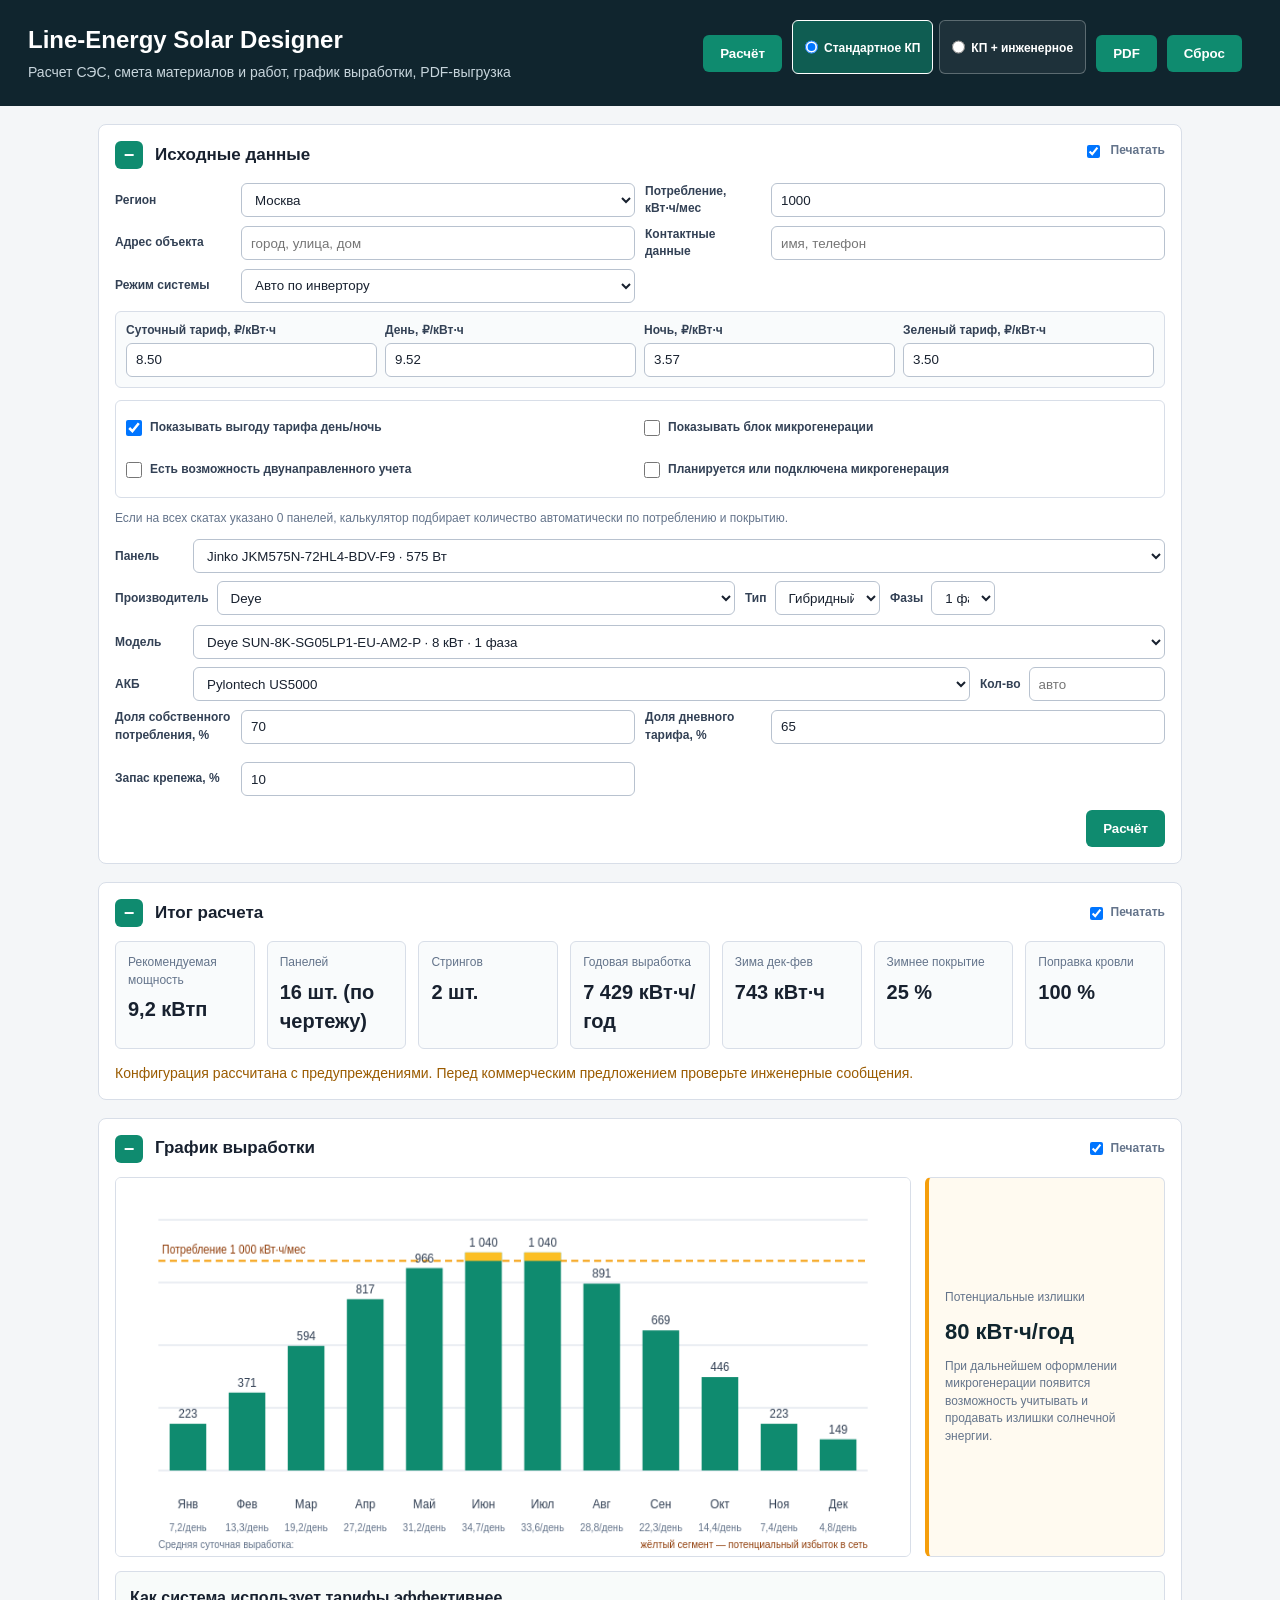
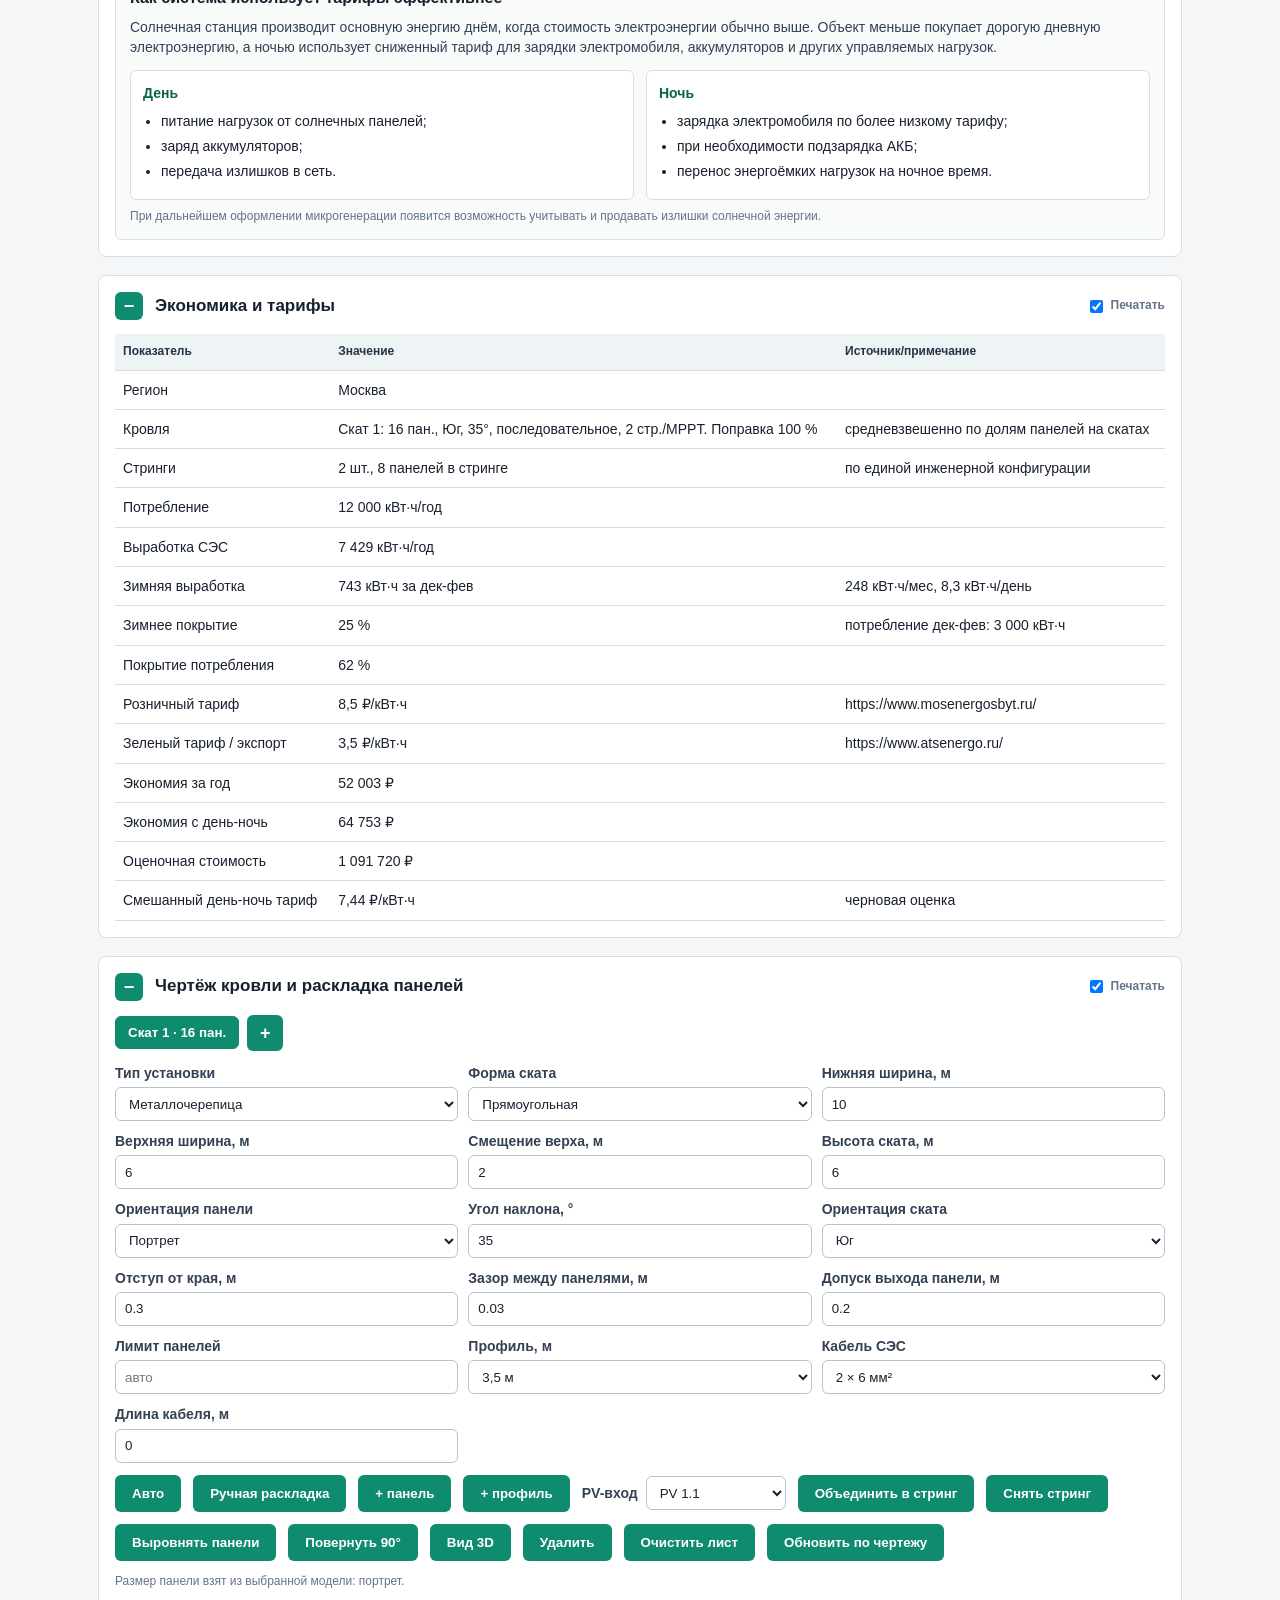
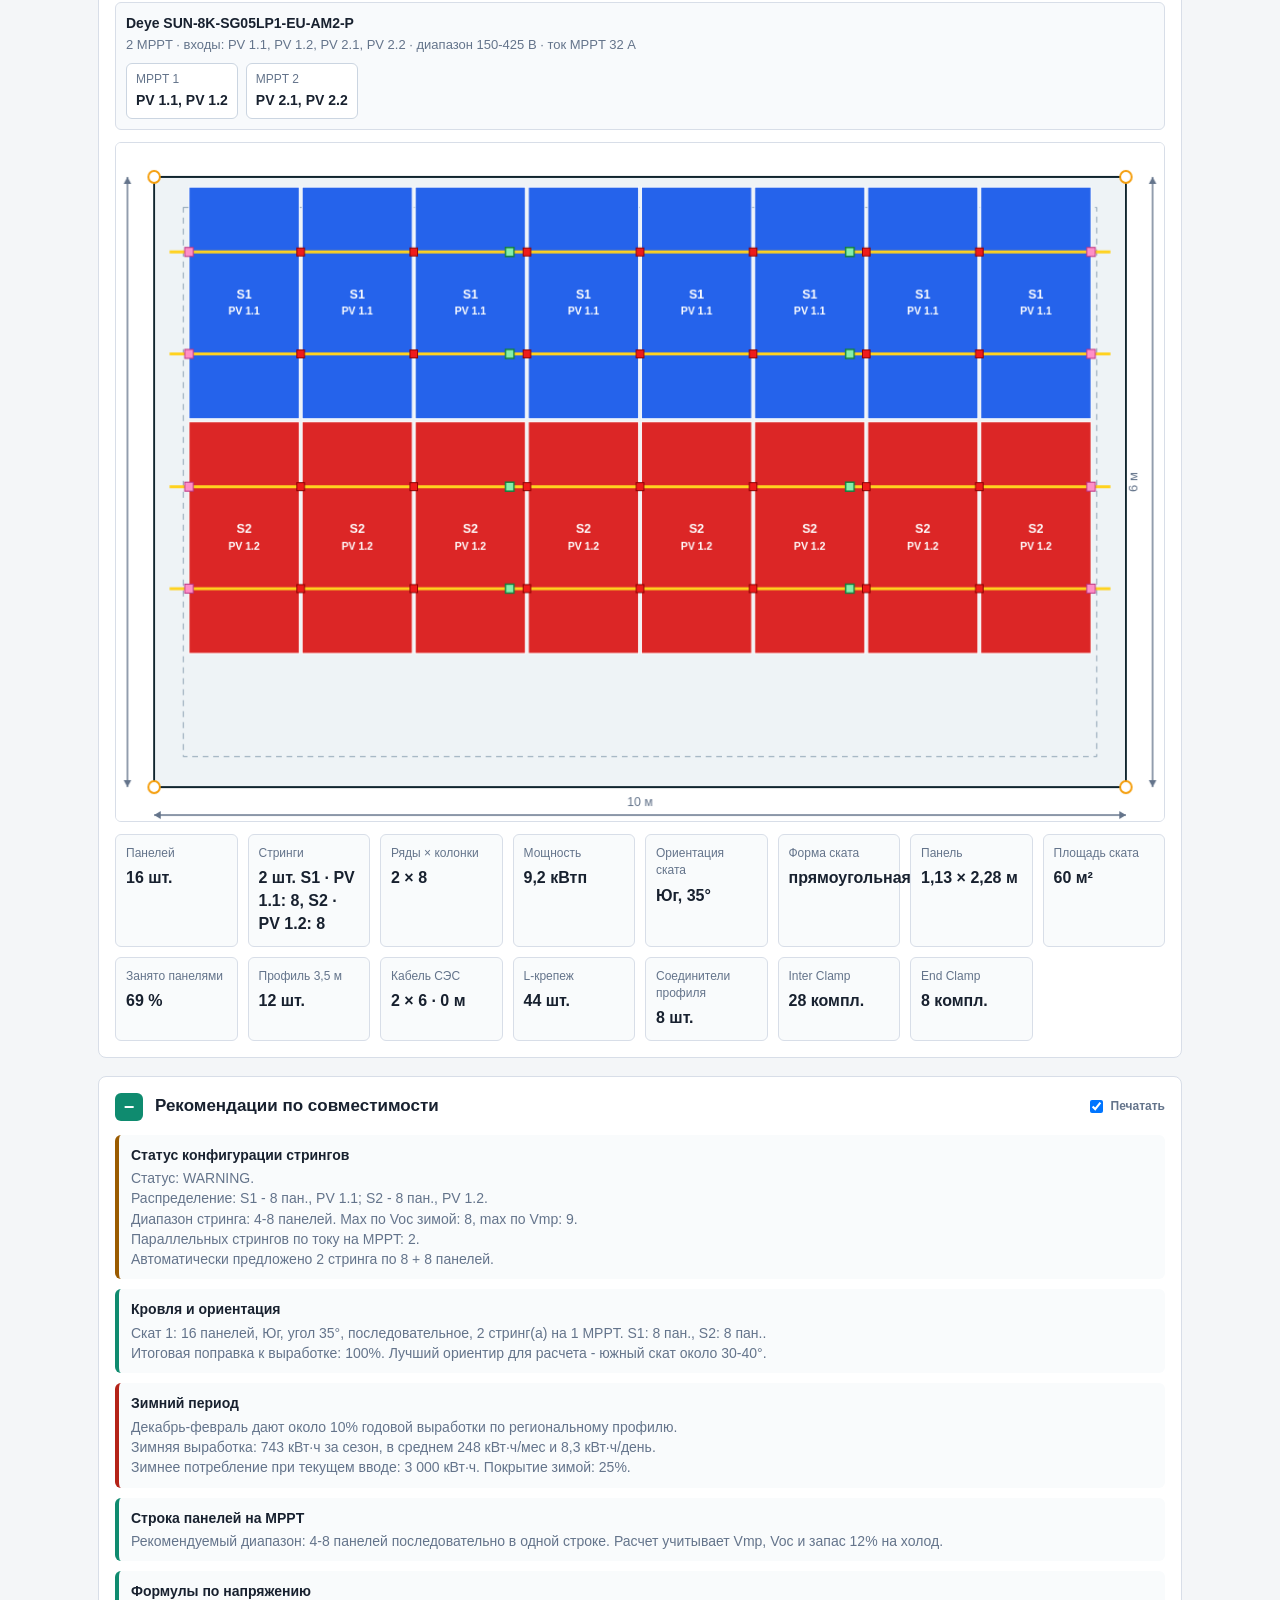
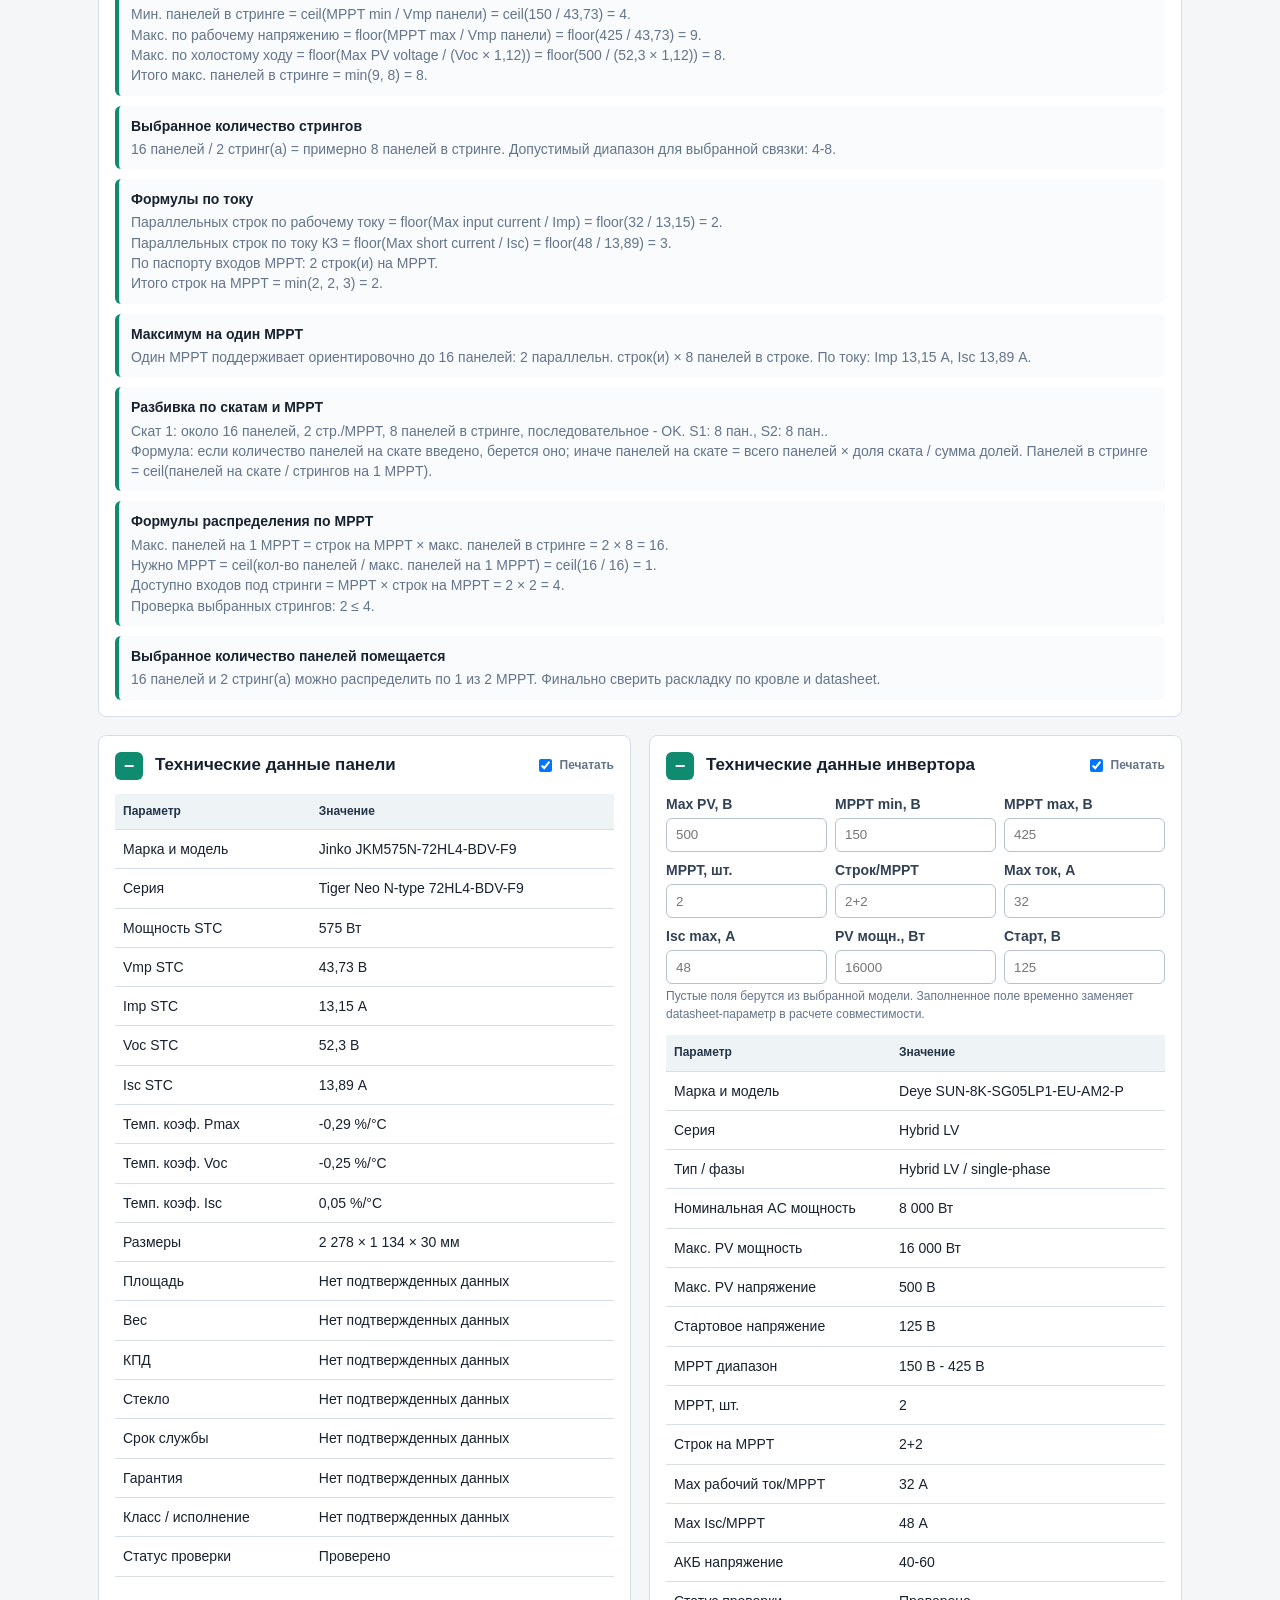
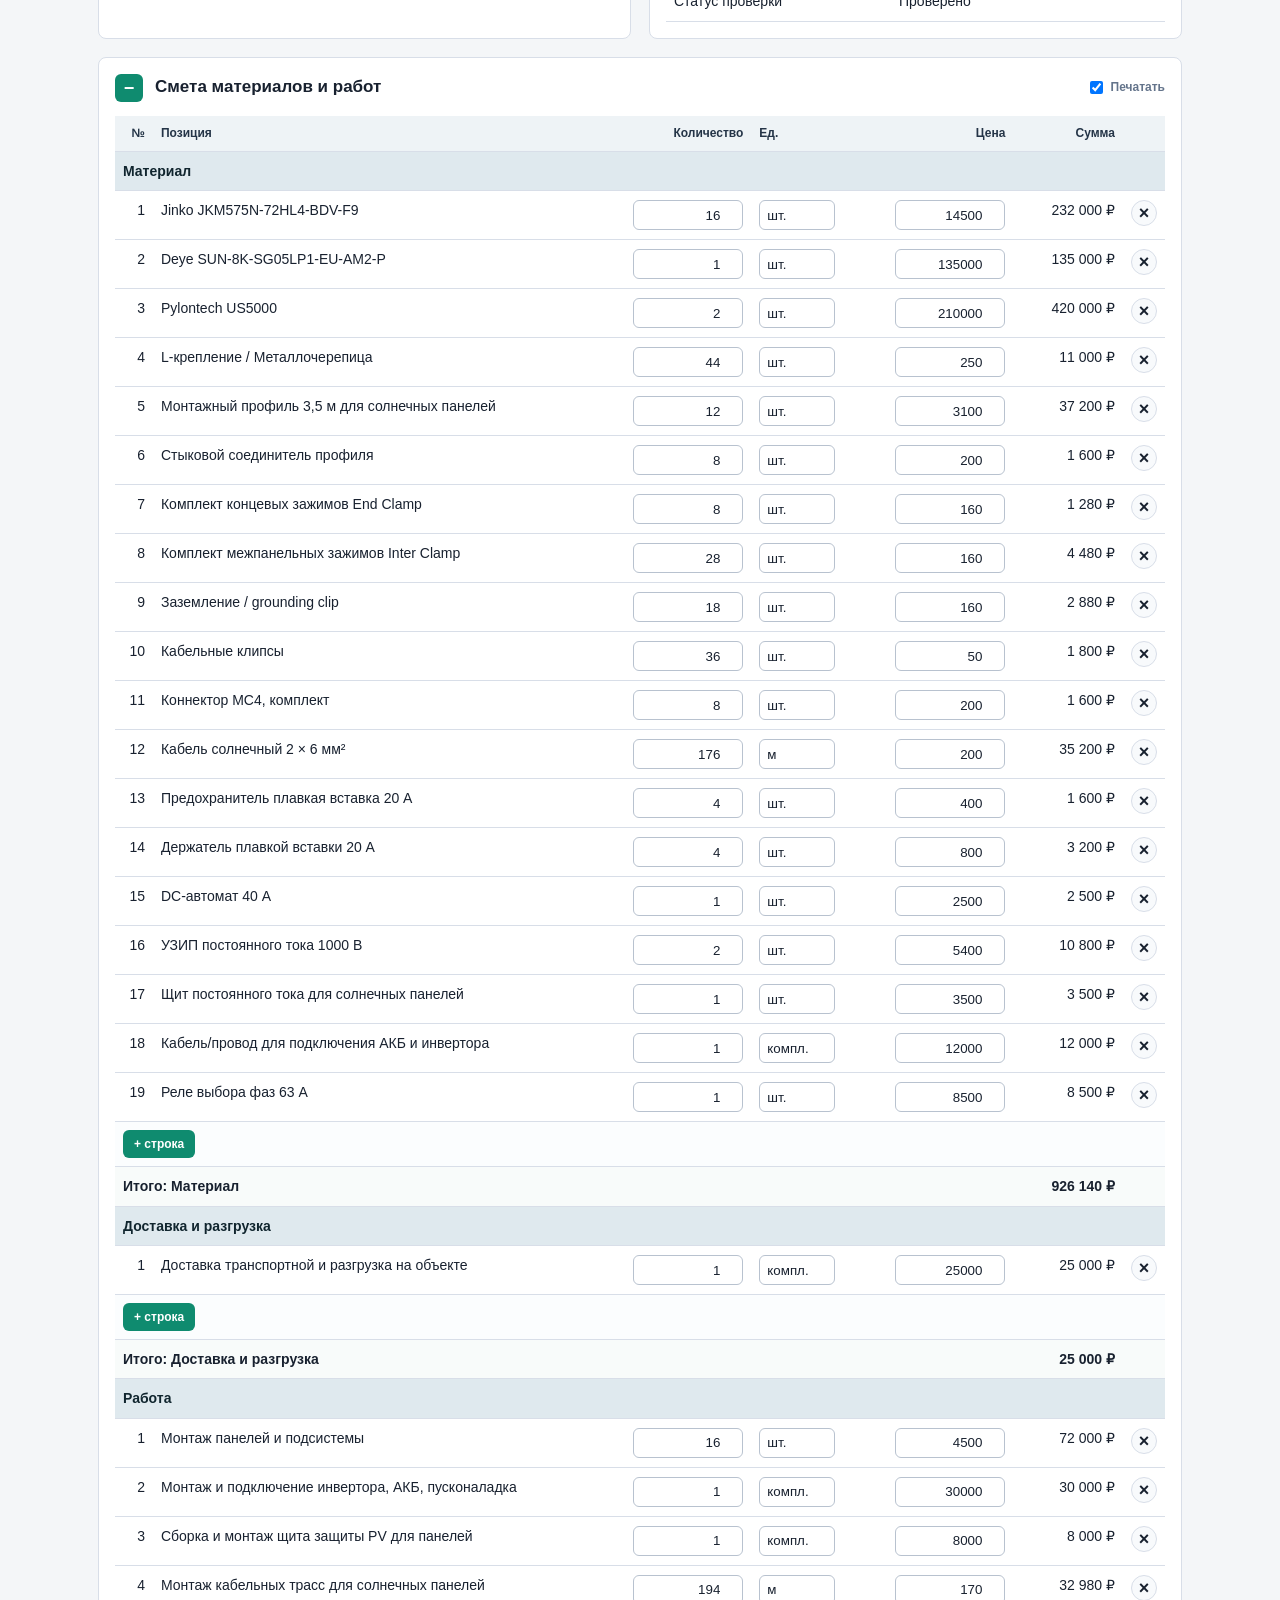
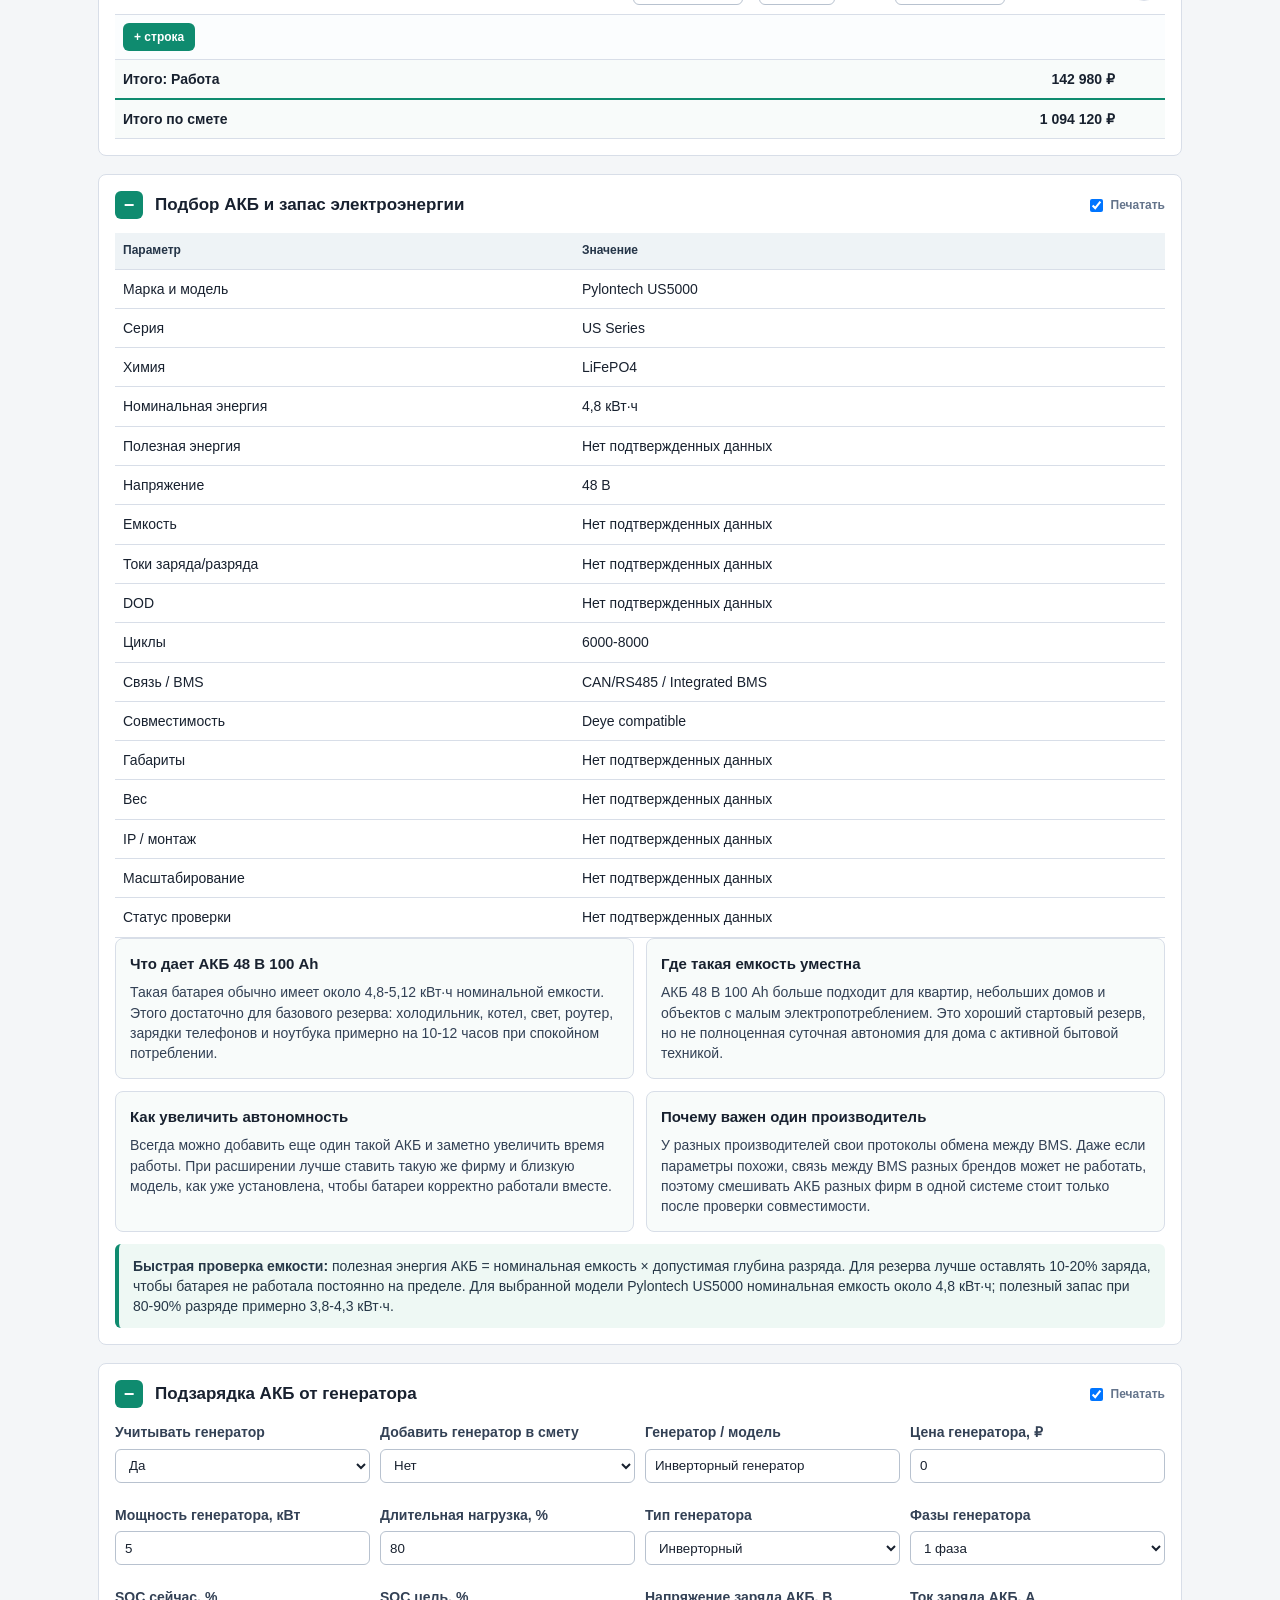
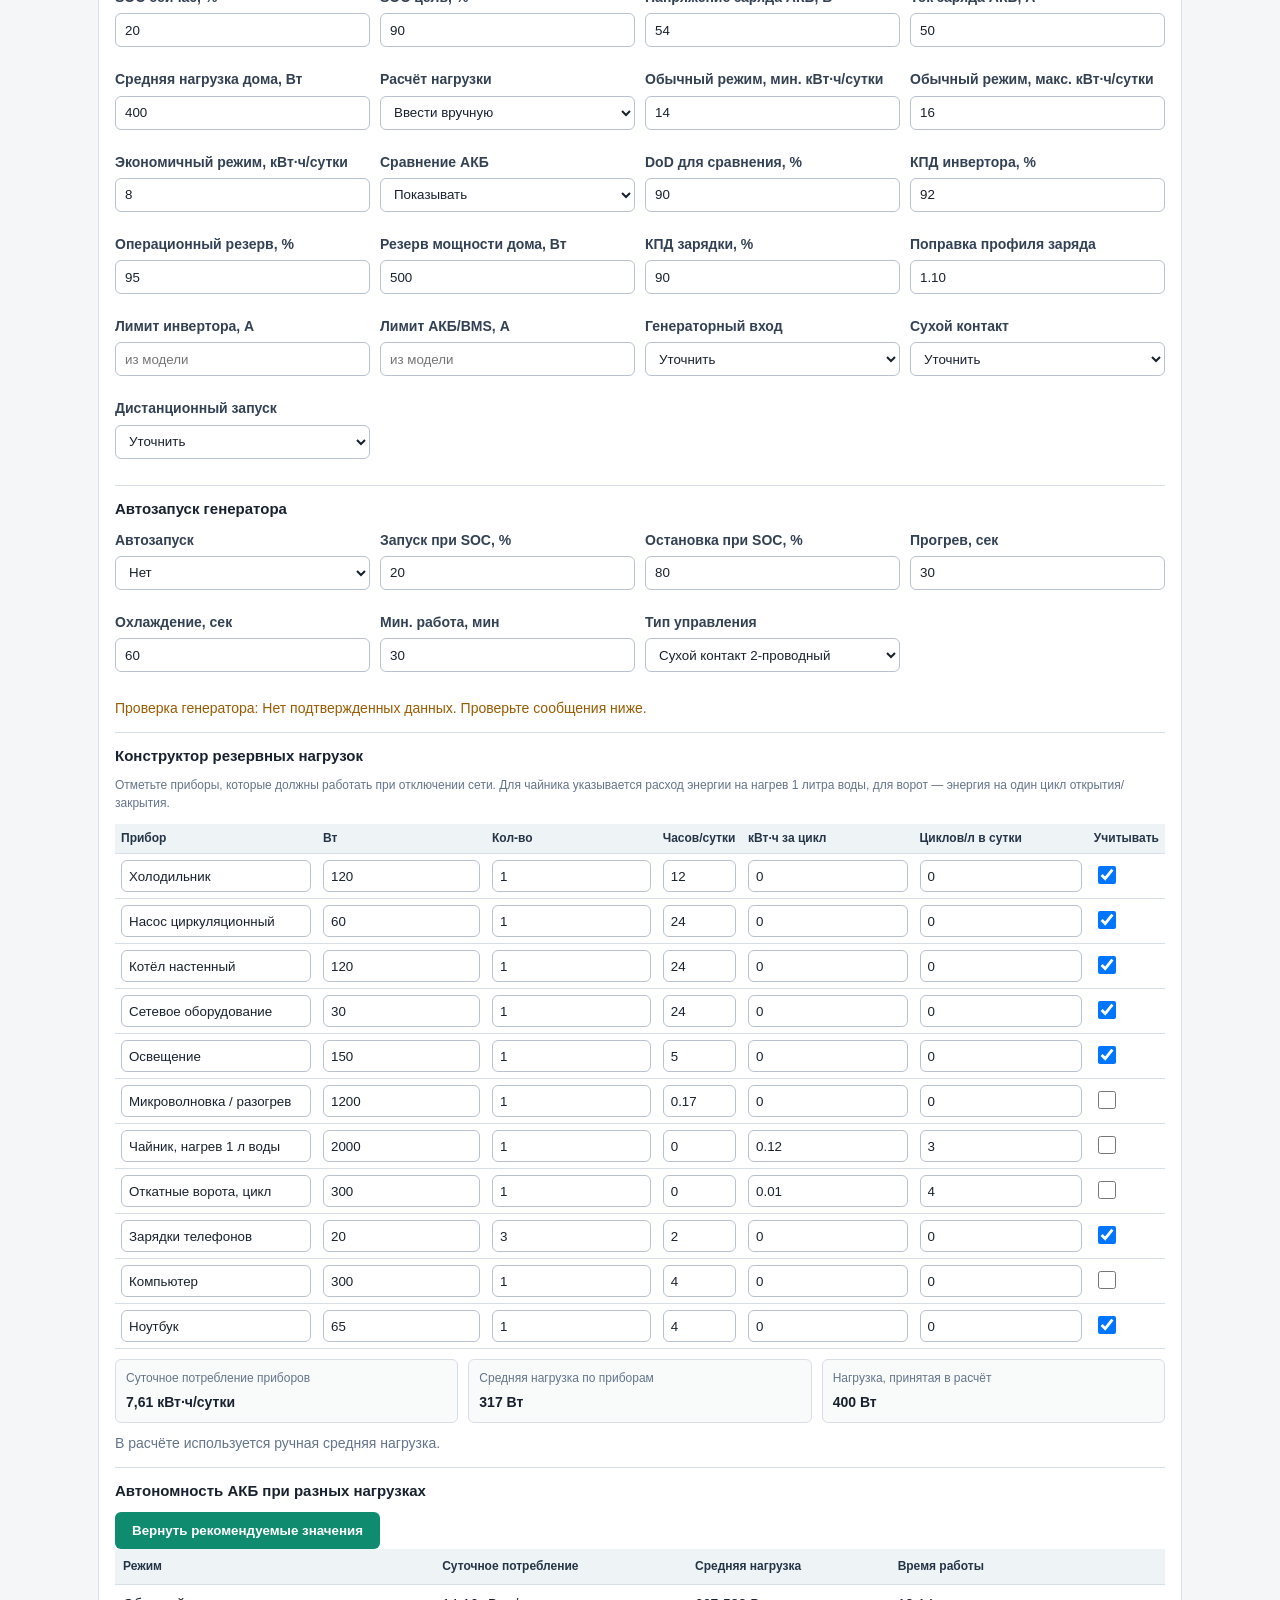
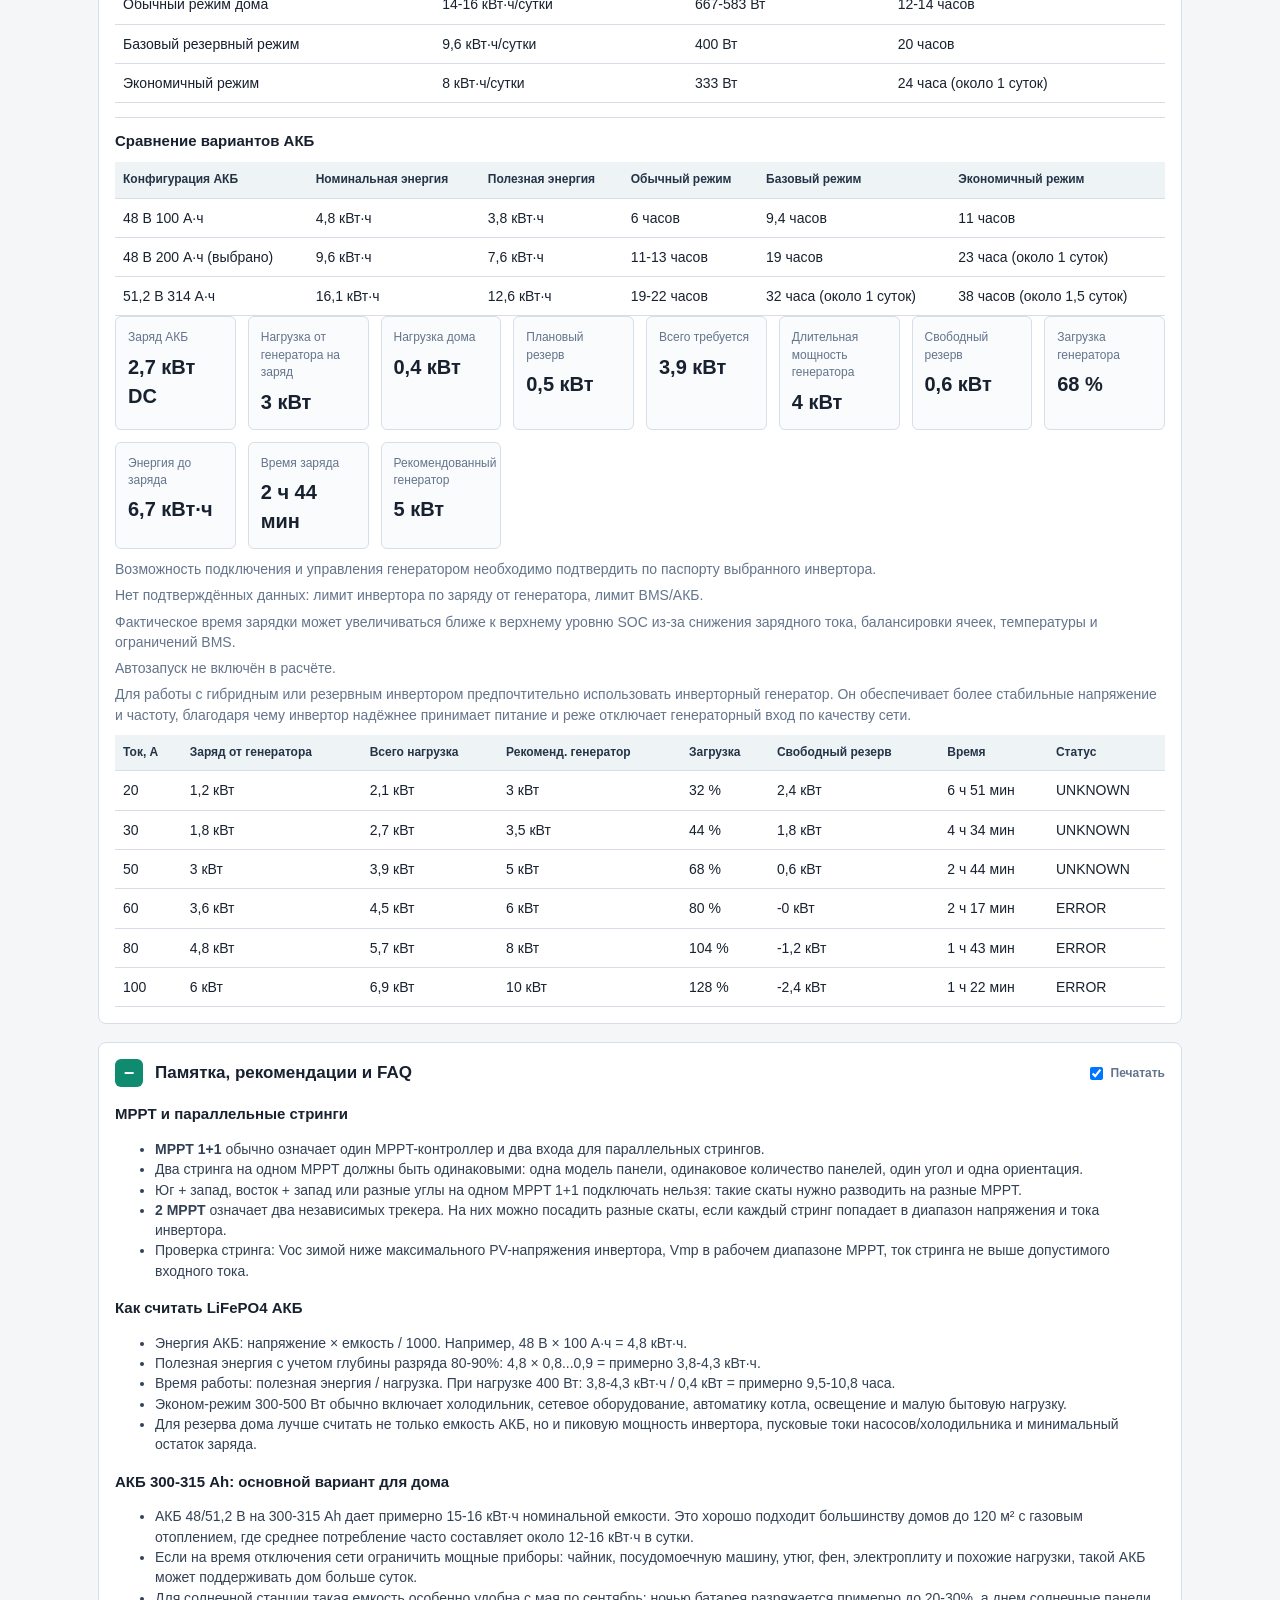
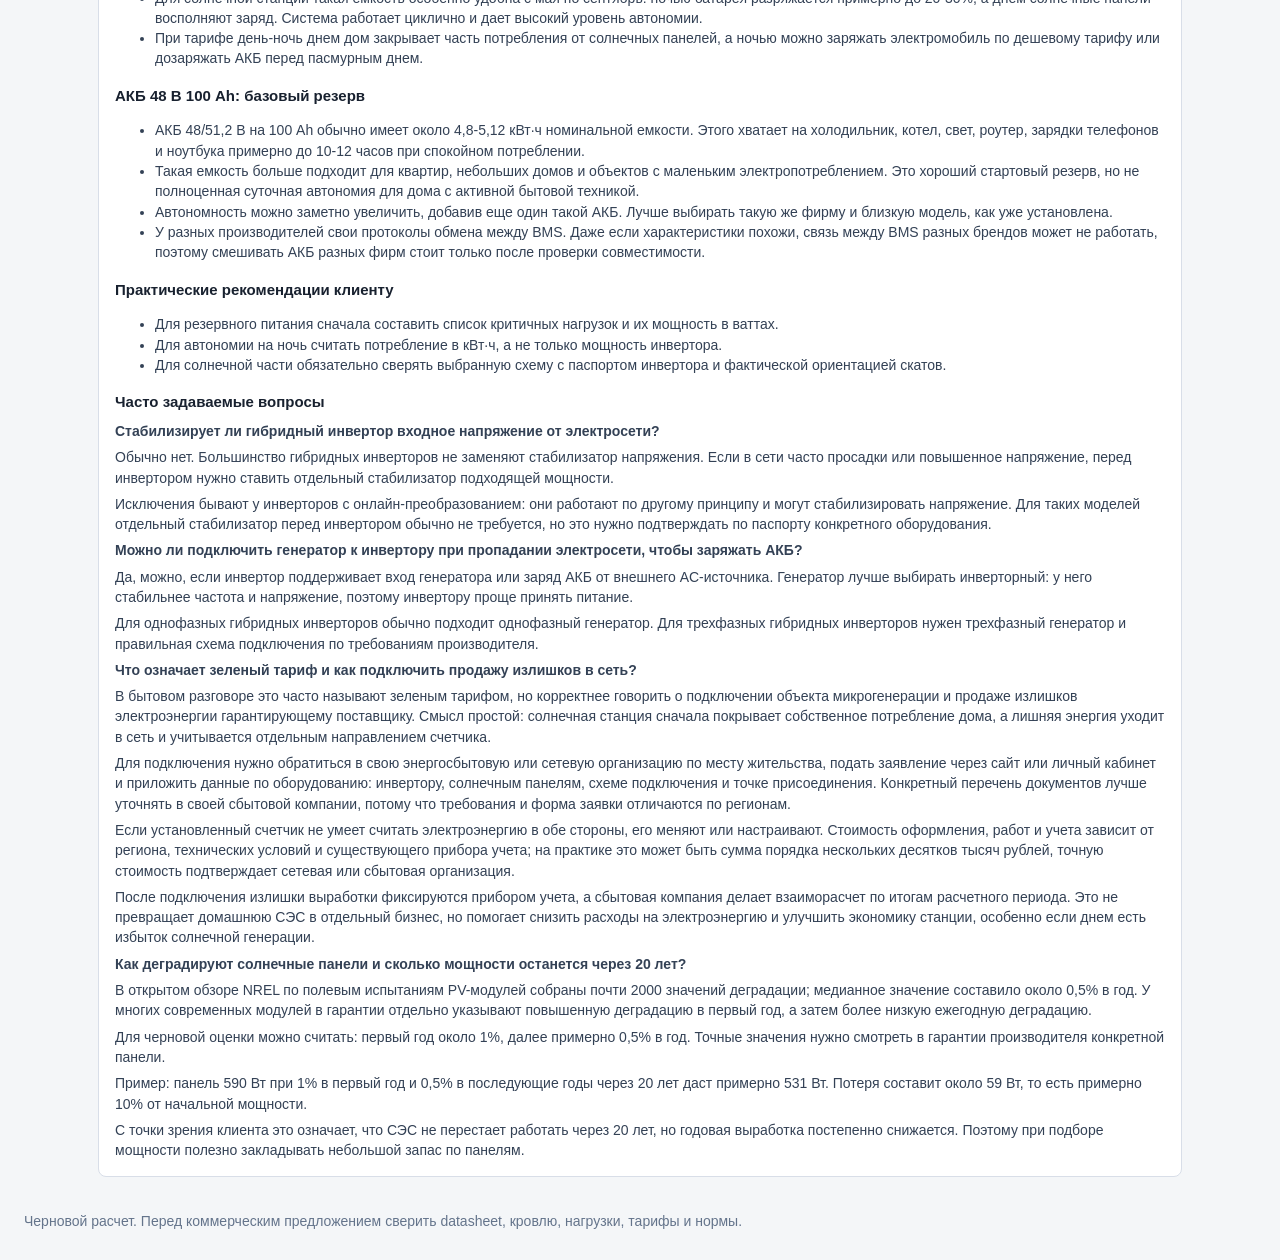
==== Web/index.html @ bd8562a9 "Compact report controls in header" ====
<!doctype html>
<html lang="ru">
<head>
  <meta charset="utf-8">
  <meta name="viewport" content="width=device-width, initial-scale=1">
  <title>Line-Energy Solar Designer</title>
  <link rel="stylesheet" href="styles.css">
</head>
<body>
  <header class="topbar">
    <div>
      <h1>Line-Energy Solar Designer</h1>
      <p>Расчет СЭС, смета материалов и работ, график выработки, PDF-выгрузка</p>
    </div>
    <div class="actions">
      <button id="calculateBtn" type="button">Расчёт</button>
      <div class="reportFormatControl" aria-label="Формат отчёта">
        <label class="reportModeCard">
          <input id="reportModeStandard" type="radio" name="reportModeChoice" value="standard" checked>
          <span>
            <strong>Стандартное КП</strong>
          </span>
        </label>
        <label class="reportModeCard">
          <input id="reportModeEngineering" type="radio" name="reportModeChoice" value="engineeringIncluded">
          <span>
            <strong>КП + инженерное</strong>
          </span>
        </label>
      </div>
      <button id="printBtn" type="button">PDF</button>
      <button id="resetBtn" type="button">Сброс</button>
      <span id="exportStatus" class="exportStatus"></span>
    </div>
  </header>

  <main class="layout">
    <section class="panel inputs">
      <h2>Исходные данные</h2>
      <div class="inputRows">
        <label>
          Регион
          <select id="region"></select>
        </label>
        <label>
          Потребление, кВт·ч/мес
          <input id="monthlyConsumption" type="number" min="100" step="50" value="1000">
        </label>
        <label>
          Адрес объекта
          <input id="objectAddress" type="text" placeholder="город, улица, дом">
        </label>
        <label>
          Контактные данные
          <input id="objectContact" type="text" placeholder="имя, телефон">
        </label>
        <label>
          Режим системы
          <select id="systemMode">
            <option value="auto">Авто по инвертору</option>
            <option value="hybrid">Гибридная</option>
            <option value="backup">Резервная</option>
            <option value="grid">Сетевая</option>
          </select>
        </label>
        <label class="calcOnly">
          Покрытие, %
          <input id="targetCoverage" type="number" min="10" max="100" step="5" value="70">
        </label>
        <label class="calcOnly">
          <span id="roofMainTiltLabel">Угол наклона кровли, °</span>
          <input id="roofMainTilt" type="number" min="0" max="90" step="1" value="35">
        </label>
      </div>
      <div class="tariffInputs">
        <label>
          Суточный тариф, ₽/кВт·ч
          <input id="tariffRetail" type="number" min="0" step="0.01">
        </label>
        <label>
          День, ₽/кВт·ч
          <input id="tariffDay" type="number" min="0" step="0.01">
        </label>
        <label>
          Ночь, ₽/кВт·ч
          <input id="tariffNight" type="number" min="0" step="0.01">
        </label>
        <label>
          Зеленый тариф, ₽/кВт·ч
          <input id="tariffExport" type="number" min="0" step="0.01">
        </label>
      </div>
      <div class="benefitToggles">
        <label>
          <input id="includeDayNightBenefit" type="checkbox" checked>
          <span>Показывать выгоду тарифа день/ночь</span>
        </label>
        <label>
          <input id="includeMicrogenerationBenefit" type="checkbox">
          <span>Показывать блок микрогенерации</span>
        </label>
        <label>
          <input id="hasBidirectionalMetering" type="checkbox">
          <span>Есть возможность двунаправленного учета</span>
        </label>
        <label>
          <input id="hasMicrogenerationConnection" type="checkbox">
          <span>Планируется или подключена микрогенерация</span>
        </label>
      </div>
      <label class="fullRow calcOnly">
        Количество скатов
        <select id="roofSlopeCount">
          <option value="1">1 скат</option>
          <option value="2">2 ската</option>
          <option value="3">3 ската</option>
          <option value="4">4 ската</option>
        </select>
      </label>
      <div class="roofSlopes calcOnly">
        <div class="roofSlope" data-slope-index="1">
          <h3>Скат 1</h3>
          <div class="grid2">
            <label>
              Кол-во панелей
              <input id="roof1PanelCount" type="number" min="0" step="1" value="0">
            </label>
            <label>
              Доля панелей, %
              <input id="roof1Share" type="number" min="0" max="100" step="5" value="100">
            </label>
          </div>
          <div class="grid2">
            <label>
              Угол ската, °
              <input id="roof1Tilt" type="number" min="0" max="90" step="1" value="35">
            </label>
            <label>
              Ориентация ската
              <select id="roof1Azimuth"></select>
            </label>
          </div>
          <div class="grid2">
            <label>
              Подключение
              <select id="roof1Connection"></select>
            </label>
            <label>
              Стрингов на 1 MPPT
              <input id="roof1StringsPerMppt" type="number" min="1" step="1" value="1">
            </label>
          </div>
        </div>
        <div class="roofSlope" data-slope-index="2">
          <h3>Скат 2</h3>
          <div class="grid2">
            <label>
              Кол-во панелей
              <input id="roof2PanelCount" type="number" min="0" step="1" value="0">
            </label>
            <label>
              Доля панелей, %
              <input id="roof2Share" type="number" min="0" max="100" step="5" value="0">
            </label>
          </div>
          <div class="grid2">
            <label>
              Угол ската, °
              <input id="roof2Tilt" type="number" min="0" max="90" step="1" value="35">
            </label>
            <label>
              Ориентация ската
              <select id="roof2Azimuth"></select>
            </label>
          </div>
          <div class="grid2">
            <label>
              Подключение
              <select id="roof2Connection"></select>
            </label>
            <label>
              Стрингов на 1 MPPT
              <input id="roof2StringsPerMppt" type="number" min="1" step="1" value="1">
            </label>
          </div>
        </div>
        <div class="roofSlope" data-slope-index="3" hidden>
          <h3>Скат 3</h3>
          <div class="grid2">
            <label>
              Кол-во панелей
              <input id="roof3PanelCount" type="number" min="0" step="1" value="0">
            </label>
            <label>
              Доля панелей, %
              <input id="roof3Share" type="number" min="0" max="100" step="5" value="0">
            </label>
          </div>
          <div class="grid2">
            <label>
              Угол ската, °
              <input id="roof3Tilt" type="number" min="0" max="90" step="1" value="35">
            </label>
            <label>
              Ориентация ската
              <select id="roof3Azimuth"></select>
            </label>
          </div>
          <div class="grid2">
            <label>
              Подключение
              <select id="roof3Connection"></select>
            </label>
            <label>
              Стрингов на 1 MPPT
              <input id="roof3StringsPerMppt" type="number" min="1" step="1" value="1">
            </label>
          </div>
        </div>
        <div class="roofSlope" data-slope-index="4" hidden>
          <h3>Скат 4</h3>
          <div class="grid2">
            <label>
              Кол-во панелей
              <input id="roof4PanelCount" type="number" min="0" step="1" value="0">
            </label>
            <label>
              Доля панелей, %
              <input id="roof4Share" type="number" min="0" max="100" step="5" value="0">
            </label>
          </div>
          <div class="grid2">
            <label>
              Угол ската, °
              <input id="roof4Tilt" type="number" min="0" max="90" step="1" value="35">
            </label>
            <label>
              Ориентация ската
              <select id="roof4Azimuth"></select>
            </label>
          </div>
          <div class="grid2">
            <label>
              Подключение
              <select id="roof4Connection"></select>
            </label>
            <label>
              Стрингов на 1 MPPT
              <input id="roof4StringsPerMppt" type="number" min="1" step="1" value="1">
            </label>
          </div>
        </div>
      </div>
      <p class="fieldHint">Если на всех скатах указано 0 панелей, калькулятор подбирает количество автоматически по потреблению и покрытию.</p>
      <div class="equipmentRows">
        <div class="equipmentRow">
          <label class="modelField">
            Панель
            <select id="panel"></select>
          </label>
        </div>
        <div class="equipmentRow inverterRow">
          <label>
            Производитель
            <select id="inverterBrand"></select>
          </label>
          <label>
            Тип
            <select id="inverterType"></select>
          </label>
          <label>
            Фазы
            <select id="inverterPhase"></select>
          </label>
          <label class="modelField">
            Модель
            <select id="inverter"></select>
          </label>
        </div>
        <div class="equipmentRow two">
          <label class="modelField">
            АКБ
            <select id="battery"></select>
          </label>
          <label>
            Кол-во
            <input id="batteryQty" type="number" min="0" step="1" placeholder="авто">
          </label>
        </div>
      </div>
      <div class="grid2">
        <label>
          Доля собственного потребления, %
          <input id="selfShare" type="number" min="0" max="100" step="5" value="70">
        </label>
        <label>
          Доля дневного тарифа, %
          <input id="dayShare" type="number" min="0" max="100" step="5" value="65">
        </label>
        <label>
          Запас крепежа, %
          <input id="mountingReserve" type="number" min="0" max="40" step="5" value="10">
        </label>
      </div>
      <div class="calcActions">
        <button id="calculateInputsBtn" type="button">Расчёт</button>
      </div>
    </section>

    <section class="panel roofLayoutPanel">
      <h2>Чертёж кровли и раскладка панелей</h2>
      <div class="layoutSlopeTabs">
        <div id="layoutSlopeTabs" class="layoutSlopeTabList"></div>
        <button id="layoutAddSlopeBtn" type="button" class="iconButton" title="Добавить скат">+</button>
      </div>
      <div class="layoutControls">
        <label>
          Тип установки
          <select id="roofType"></select>
        </label>
        <label>
          Форма ската
          <select id="layoutRoofShape">
            <option value="rectangle">Прямоугольная</option>
            <option value="hip">Вальмовая / трапеция</option>
          </select>
        </label>
        <label>
          Нижняя ширина, м
          <input id="layoutRoofWidth" type="number" min="1" step="0.1" value="10">
        </label>
        <label>
          Верхняя ширина, м
          <input id="layoutRoofTopWidth" type="number" min="0" step="0.1" value="6">
        </label>
        <label>
          Смещение верха, м
          <input id="layoutRoofTopOffset" type="number" step="0.1" value="2">
        </label>
        <label>
          Высота ската, м
          <input id="layoutRoofHeight" type="number" min="1" step="0.1" value="6">
        </label>
        <label>
          Ориентация панели
          <select id="layoutPanelOrientation">
            <option value="portrait">Портрет</option>
            <option value="landscape">Альбом</option>
          </select>
        </label>
        <label>
          Угол наклона, °
          <input id="layoutSlopeTilt" type="number" min="0" max="90" step="1" value="35">
        </label>
        <label>
          Ориентация ската
          <select id="layoutSlopeAzimuth"></select>
        </label>
        <label>
          Отступ от края, м
          <input id="layoutSetback" type="number" min="0" step="0.05" value="0.3">
        </label>
        <label>
          Зазор между панелями, м
          <input id="layoutGap" type="number" min="0" step="0.01" value="0.03">
        </label>
        <label>
          Допуск выхода панели, м
          <input id="layoutPanelOverhang" type="number" min="0" max="0.5" step="0.05" value="0.2">
        </label>
        <label>
          Лимит панелей
          <input id="layoutMaxPanels" type="number" min="0" step="1" placeholder="авто">
        </label>
        <label>
          Профиль, м
          <select id="layoutProfileLength">
            <option value="3.5">3,5 м</option>
            <option value="2">2 м</option>
          </select>
        </label>
        <label>
          Кабель СЭС
          <select id="layoutCableType">
            <option value="2x4">2 × 4 мм²</option>
            <option value="2x6">2 × 6 мм²</option>
          </select>
        </label>
        <label>
          Длина кабеля, м
          <input id="layoutCableLength" type="number" min="0" step="1" value="0">
        </label>
      </div>
      <div class="layoutActions">
        <button id="layoutAutoBtn" type="button">Авто</button>
        <button id="layoutManualBtn" type="button">Ручная раскладка</button>
        <button id="layoutAddPanelBtn" type="button">+ панель</button>
        <button id="layoutAddRailBtn" type="button">+ профиль</button>
        <label class="pvInputPicker">
          PV-вход
          <select id="layoutPvInput"></select>
        </label>
        <button id="layoutMakeStringBtn" type="button">Объединить в стринг</button>
        <button id="layoutClearStringBtn" type="button">Снять стринг</button>
        <button id="layoutAlignPanelsBtn" type="button">Выровнять панели</button>
        <button id="layoutRotatePanelBtn" type="button">Повернуть 90°</button>
        <button id="layout3dToggleBtn" type="button">Вид 3D</button>
        <button id="layoutDeletePanelBtn" type="button">Удалить</button>
        <button id="layoutClearBtn" type="button">Очистить лист</button>
        <button id="applyLayoutToSlopeBtn" type="button">Обновить по чертежу</button>
        <span id="roofLayoutNote" class="fieldHint"></span>
      </div>
      <div id="layoutMpptInfo" class="layoutMpptInfo"></div>
      <div class="roofCanvasWrap">
        <canvas id="roofLayoutCanvas" width="1100" height="680"></canvas>
        <div id="dimensionEditor" class="dimensionEditor" hidden>
          <input id="dimensionEditorInput" type="number" step="0.1">
        </div>
      </div>
      <div id="roof3dPanel" class="roof3dPanel" hidden>
        <div class="roof3dControls">
          <label>
            Сезон
            <select id="roof3dSeason">
              <option value="summer">Лето</option>
              <option value="spring">Весна / осень</option>
              <option value="winter">Зима</option>
            </select>
          </label>
          <label>
            Время
            <select id="roof3dTime">
              <option value="morning">Утро</option>
              <option value="noon">Полдень</option>
              <option value="evening">Вечер</option>
            </select>
          </label>
          <span id="roof3dSummary" class="fieldHint"></span>
        </div>
        <canvas id="roof3dCanvas" width="1100" height="520"></canvas>
      </div>
      <div id="roofLayoutMetrics" class="layoutMetrics"></div>
    </section>

    <section class="panel recommendations">
      <h2>Рекомендации по совместимости</h2>
      <div id="recommendationsList" class="recommendationsList"></div>
    </section>

    <div class="specGrid">
      <section class="panel panelSpecs">
        <h2>Технические данные панели</h2>
        <figure id="panelPhotoBox" class="equipmentPhoto" hidden>
          <img id="panelPhoto" alt="">
          <figcaption id="panelPhotoCaption"></figcaption>
        </figure>
        <div class="tableWrap equipmentSpecsTable">
          <table id="panelSpecsTable"></table>
        </div>
      </section>

      <section class="panel inverterSpecs">
        <h2>Технические данные инвертора</h2>
        <figure id="inverterPhotoBox" class="equipmentPhoto" hidden>
          <img id="inverterPhoto" alt="">
          <figcaption id="inverterPhotoCaption"></figcaption>
        </figure>
        <div class="manualSpecsGrid">
          <label>
            Max PV, В
            <input id="manualMaxPvVoltage" type="number" min="0" step="10" placeholder="из модели">
          </label>
          <label>
            MPPT min, В
            <input id="manualMpptMin" type="number" min="0" step="10" placeholder="из модели">
          </label>
          <label>
            MPPT max, В
            <input id="manualMpptMax" type="number" min="0" step="10" placeholder="из модели">
          </label>
          <label>
            MPPT, шт.
            <input id="manualMpptCount" type="number" min="0" step="1" placeholder="из модели">
          </label>
          <label>
            Строк/MPPT
            <input id="manualStringsPerMppt" type="text" placeholder="1+1">
          </label>
          <label>
            Max ток, А
            <input id="manualMaxInputCurrent" type="number" min="0" step="1" placeholder="из модели">
          </label>
          <label>
            Isc max, А
            <input id="manualMaxShortCurrent" type="number" min="0" step="1" placeholder="из модели">
          </label>
          <label>
            PV мощн., Вт
            <input id="manualMaxPvPower" type="number" min="0" step="100" placeholder="из модели">
          </label>
          <label>
            Старт, В
            <input id="manualStartupVoltage" type="number" min="0" step="10" placeholder="из модели">
          </label>
        </div>
        <p class="fieldHint">Пустые поля берутся из выбранной модели. Заполненное поле временно заменяет datasheet-параметр в расчете совместимости.</p>
        <div class="tableWrap equipmentSpecsTable">
          <table id="inverterSpecsTable"></table>
        </div>
      </section>
    </div>

    <section class="panel estimate">
      <h2>Смета материалов и работ</h2>
      <div class="tableWrap">
        <table id="estimateTable"></table>
      </div>
    </section>

    <section class="panel summary">
      <h2>Итог расчета</h2>
      <div class="metrics">
        <div><span>Рекомендуемая мощность</span><strong id="systemSize">-</strong></div>
        <div><span>Панелей</span><strong id="panelCount">-</strong></div>
        <div><span>Стрингов</span><strong id="stringCountMetric">-</strong></div>
        <div><span>Годовая выработка</span><strong id="annualGeneration">-</strong></div>
        <div><span>Зима дек-фев</span><strong id="winterGeneration">-</strong></div>
        <div><span>Зимнее покрытие</span><strong id="winterCoverage">-</strong></div>
        <div><span>Поправка кровли</span><strong id="roofFactor">-</strong></div>
        <div id="paybackMetric"><span>Окупаемость</span><strong id="payback">-</strong></div>
      </div>
      <div class="notice" id="statusNote"></div>
    </section>

    <section class="panel chart">
      <h2>График выработки</h2>
      <div class="generationChartGrid">
        <canvas id="generationChart" width="900" height="380"></canvas>
        <div id="generationSurplusSummary" class="generationSurplusSummary"></div>
      </div>
      <div id="tariffEfficiencyBlock"></div>
    </section>

    <section class="panel batteryGuidePanel">
      <h2>Подбор АКБ и запас электроэнергии</h2>
      <figure id="batteryPhotoBox" class="equipmentPhoto" hidden>
        <img id="batteryPhoto" alt="">
        <figcaption id="batteryPhotoCaption"></figcaption>
      </figure>
      <div class="tableWrap batterySpecsWrap equipmentSpecsTable">
        <table id="batterySpecsTable"></table>
      </div>
      <div id="batteryGuideGrid" class="batteryGuideGrid">
        <div class="batteryGuideCard">
          <h3>Почему такая емкость подходит большинству домов</h3>
          <p>Для дома до 120 м² с газовым отоплением среднее потребление часто находится в диапазоне 12-16 кВт·ч в сутки. Если во время отключения сети оставить только важные нагрузки и временно не пользоваться чайником, посудомоечной машиной, утюгом, феном и другой мощной бытовой техникой, запас АКБ может поддерживать дом больше суток.</p>
        </div>
        <div class="batteryGuideCard">
          <h3>Что считать резервной нагрузкой</h3>
          <p>В резерв обычно оставляют холодильник, освещение, интернет, автоматику котла, насосы, ворота, видеонаблюдение и небольшие бытовые нагрузки. Такой режим резко снижает расход энергии и позволяет использовать емкость АКБ не “в один рывок”, а спокойно пережить отключение.</p>
        </div>
        <div class="batteryGuideCard">
          <h3>Летняя автономия с солнечной станцией</h3>
          <p>С мая по сентябрь такая емкость хорошо работает в цикле полной или почти полной автономии: ночью АКБ разряжается примерно до 20-30%, а днем солнечные панели восполняют заряд. Дом продолжает пользоваться обычными приборами, а батарея сглаживает вечернее и ночное потребление.</p>
        </div>
        <div class="batteryGuideCard">
          <h3>Тариф день-ночь</h3>
          <p>Переход на тариф день-ночь часто выгоден для гибридной станции. Днем часть потребления закрывает солнечная генерация, а ночью можно заряжать электромобиль по дешевому тарифу или дозаряжать АКБ, если прогнозируется пасмурная погода или повышенное потребление.</p>
        </div>
      </div>
      <div id="batteryGuideFormula" class="batteryGuideFormula">
        <strong>Быстрая проверка емкости:</strong>
        полезная энергия АКБ = номинальная емкость × допустимая глубина разряда. Для резерва лучше оставлять 10-20% заряда, чтобы батарея не работала постоянно на пределе.
      </div>
    </section>

    <section id="generatorChargingPanel" class="panel generatorChargingPanel" hidden>
      <h2>Подзарядка АКБ от генератора</h2>
      <div class="generatorControls">
        <label><span>Учитывать генератор</span><select id="generatorChargingEnabled"><option value="true">Да</option><option value="false">Нет</option></select></label>
        <label><span>Добавить генератор в смету</span><select id="includeGeneratorInEstimate"><option value="false">Нет</option><option value="true">Да</option></select></label>
        <label class="generatorWideField">Генератор / модель<input id="generatorEstimateName" type="text" value="Инверторный генератор"></label>
        <label>Цена генератора, ₽<input id="generatorEstimatePrice" type="number" min="0" step="1000" value="0"></label>
        <label>Мощность генератора, кВт<input id="generatorRatedPowerKw" type="number" min="0" step="0.1" value="5"></label>
        <label>Длительная нагрузка, %<input id="generatorContinuousLoadPercent" type="number" min="10" max="100" step="5" value="80"></label>
        <label>Тип генератора<select id="generatorType"><option value="inverter">Инверторный</option><option value="synchronous">Синхронный</option></select></label>
        <label>Фазы генератора<select id="generatorPhases"><option value="single-phase">1 фаза</option><option value="three-phase">3 фазы</option></select></label>
        <label>SOC сейчас, %<input id="batteryCurrentSocPercent" type="number" min="0" max="100" step="1" value="20"></label>
        <label>SOC цель, %<input id="batteryTargetSocPercent" type="number" min="0" max="100" step="1" value="90"></label>
        <label>Напряжение заряда АКБ, В<input id="batteryChargingVoltageV" type="number" min="0" step="1" value="54"></label>
        <label>Ток заряда АКБ, А<input id="batteryChargeCurrentA" type="number" min="0" step="5" value="50"></label>
        <label>Средняя нагрузка дома, Вт<input id="houseAverageLoadW" type="number" min="0" step="50" value="400"></label>
        <label>Расчёт нагрузки<select id="backupLoadSource"><option value="manual">Ввести вручную</option><option value="appliances">По электроприборам</option></select></label>
        <label>Обычный режим, мин. кВт·ч/сутки<input id="backupNormalMinKwh" type="number" min="0" step="0.5" value="14"></label>
        <label>Обычный режим, макс. кВт·ч/сутки<input id="backupNormalMaxKwh" type="number" min="0" step="0.5" value="16"></label>
        <label>Экономичный режим, кВт·ч/сутки<input id="backupEconomyKwh" type="number" min="0" step="0.5" value="8"></label>
        <label>Сравнение АКБ<select id="showBatteryComparison"><option value="true">Показывать</option><option value="false">Скрыть</option></select></label>
        <label>DoD для сравнения, %<input id="batteryComparisonDod" type="number" min="1" max="100" step="1" value="90"></label>
        <label>КПД инвертора, %<input id="batteryComparisonEfficiency" type="number" min="1" max="100" step="1" value="92"></label>
        <label>Операционный резерв, %<input id="batteryComparisonReserve" type="number" min="1" max="100" step="1" value="95"></label>
        <label>Резерв мощности дома, Вт<input id="houseReservePowerW" type="number" min="0" step="50" value="500"></label>
        <label>КПД зарядки, %<input id="chargerEfficiencyPercent" type="number" min="1" max="100" step="1" value="90"></label>
        <label>Поправка профиля заряда<input id="chargingProfileFactor" type="number" min="1" step="0.05" value="1.10"></label>
        <label>Лимит инвертора, А<input id="inverterMaxGeneratorChargeCurrentA" type="number" min="0" step="5" placeholder="из модели"></label>
        <label>Лимит АКБ/BMS, А<input id="batteryMaxChargeCurrentA" type="number" min="0" step="5" placeholder="из модели"></label>
        <label>Генераторный вход<select id="generatorInputSupported"><option value="unknown">Уточнить</option><option value="true">Поддерживается</option><option value="false">Нет</option></select></label>
        <label>Сухой контакт<select id="generatorDryContactSupported"><option value="unknown">Уточнить</option><option value="true">Есть</option><option value="false">Нет</option></select></label>
        <label>Дистанционный запуск<select id="remoteStartSupported"><option value="unknown">Уточнить</option><option value="true">Есть</option><option value="false">Нет</option></select></label>
      </div>
      <div class="generatorSubBlock">
        <h3>Автозапуск генератора</h3>
        <div class="generatorControls">
          <label>Автозапуск<select id="generatorAutoStartEnabled"><option value="false">Нет</option><option value="true">Да</option></select></label>
          <label>Запуск при SOC, %<input id="generatorStartSocPercent" type="number" min="0" max="100" step="1" value="20"></label>
          <label>Остановка при SOC, %<input id="generatorStopSocPercent" type="number" min="0" max="100" step="1" value="80"></label>
          <label>Прогрев, сек<input id="generatorWarmupSeconds" type="number" min="0" step="5" value="30"></label>
          <label>Охлаждение, сек<input id="generatorCooldownSeconds" type="number" min="0" step="5" value="60"></label>
          <label>Мин. работа, мин<input id="generatorMinimumRunMinutes" type="number" min="0" step="5" value="30"></label>
          <label>Тип управления<select id="generatorControlType"><option value="dryContactTwoWire">Сухой контакт 2-проводный</option><option value="externalAtsController">Внешний ATS/контроллер</option><option value="manual">Ручной</option><option value="unknown">Уточнить</option></select></label>
        </div>
      </div>
      <div id="generatorChargingStatus" class="notice"></div>
      <div class="generatorSubBlock backupLoadBuilder">
        <h3>Конструктор резервных нагрузок</h3>
        <p class="fieldHint">Отметьте приборы, которые должны работать при отключении сети. Для чайника указывается расход энергии на нагрев 1 литра воды, для ворот — энергия на один цикл открытия/закрытия.</p>
        <div class="tableWrap">
          <table id="backupApplianceTable">
            <thead>
              <tr>
                <th>Прибор</th>
                <th>Вт</th>
                <th>Кол-во</th>
                <th>Часов/сутки</th>
                <th>кВт·ч за цикл</th>
                <th>Циклов/л в сутки</th>
                <th>Учитывать</th>
              </tr>
            </thead>
            <tbody>
              <tr class="backupLoadRow">
                <td><input class="backupLoadName" type="text" value="Холодильник"></td>
                <td><input class="backupLoadWatts" type="number" min="0" step="10" value="120"></td>
                <td><input class="backupLoadQty" type="number" min="0" step="1" value="1"></td>
                <td><input class="backupLoadHours" type="number" min="0" max="24" step="0.5" value="12"></td>
                <td><input class="backupLoadKwhEach" type="number" min="0" step="0.01" value="0"></td>
                <td><input class="backupLoadCycles" type="number" min="0" step="1" value="0"></td>
                <td><input class="backupLoadEnabled" type="checkbox" checked></td>
              </tr>
              <tr class="backupLoadRow">
                <td><input class="backupLoadName" type="text" value="Насос циркуляционный"></td>
                <td><input class="backupLoadWatts" type="number" min="0" step="10" value="60"></td>
                <td><input class="backupLoadQty" type="number" min="0" step="1" value="1"></td>
                <td><input class="backupLoadHours" type="number" min="0" max="24" step="0.5" value="24"></td>
                <td><input class="backupLoadKwhEach" type="number" min="0" step="0.01" value="0"></td>
                <td><input class="backupLoadCycles" type="number" min="0" step="1" value="0"></td>
                <td><input class="backupLoadEnabled" type="checkbox" checked></td>
              </tr>
              <tr class="backupLoadRow">
                <td><input class="backupLoadName" type="text" value="Котёл настенный"></td>
                <td><input class="backupLoadWatts" type="number" min="0" step="10" value="120"></td>
                <td><input class="backupLoadQty" type="number" min="0" step="1" value="1"></td>
                <td><input class="backupLoadHours" type="number" min="0" max="24" step="0.5" value="24"></td>
                <td><input class="backupLoadKwhEach" type="number" min="0" step="0.01" value="0"></td>
                <td><input class="backupLoadCycles" type="number" min="0" step="1" value="0"></td>
                <td><input class="backupLoadEnabled" type="checkbox" checked></td>
              </tr>
              <tr class="backupLoadRow">
                <td><input class="backupLoadName" type="text" value="Сетевое оборудование"></td>
                <td><input class="backupLoadWatts" type="number" min="0" step="5" value="30"></td>
                <td><input class="backupLoadQty" type="number" min="0" step="1" value="1"></td>
                <td><input class="backupLoadHours" type="number" min="0" max="24" step="0.5" value="24"></td>
                <td><input class="backupLoadKwhEach" type="number" min="0" step="0.01" value="0"></td>
                <td><input class="backupLoadCycles" type="number" min="0" step="1" value="0"></td>
                <td><input class="backupLoadEnabled" type="checkbox" checked></td>
              </tr>
              <tr class="backupLoadRow">
                <td><input class="backupLoadName" type="text" value="Освещение"></td>
                <td><input class="backupLoadWatts" type="number" min="0" step="10" value="150"></td>
                <td><input class="backupLoadQty" type="number" min="0" step="1" value="1"></td>
                <td><input class="backupLoadHours" type="number" min="0" max="24" step="0.5" value="5"></td>
                <td><input class="backupLoadKwhEach" type="number" min="0" step="0.01" value="0"></td>
                <td><input class="backupLoadCycles" type="number" min="0" step="1" value="0"></td>
                <td><input class="backupLoadEnabled" type="checkbox" checked></td>
              </tr>
              <tr class="backupLoadRow">
                <td><input class="backupLoadName" type="text" value="Микроволновка / разогрев"></td>
                <td><input class="backupLoadWatts" type="number" min="0" step="50" value="1200"></td>
                <td><input class="backupLoadQty" type="number" min="0" step="1" value="1"></td>
                <td><input class="backupLoadHours" type="number" min="0" max="24" step="0.05" value="0.17"></td>
                <td><input class="backupLoadKwhEach" type="number" min="0" step="0.01" value="0"></td>
                <td><input class="backupLoadCycles" type="number" min="0" step="1" value="0"></td>
                <td><input class="backupLoadEnabled" type="checkbox"></td>
              </tr>
              <tr class="backupLoadRow">
                <td><input class="backupLoadName" type="text" value="Чайник, нагрев 1 л воды"></td>
                <td><input class="backupLoadWatts" type="number" min="0" step="50" value="2000"></td>
                <td><input class="backupLoadQty" type="number" min="0" step="1" value="1"></td>
                <td><input class="backupLoadHours" type="number" min="0" max="24" step="0.05" value="0"></td>
                <td><input class="backupLoadKwhEach" type="number" min="0" step="0.01" value="0.12"></td>
                <td><input class="backupLoadCycles" type="number" min="0" step="1" value="3"></td>
                <td><input class="backupLoadEnabled" type="checkbox"></td>
              </tr>
              <tr class="backupLoadRow">
                <td><input class="backupLoadName" type="text" value="Откатные ворота, цикл"></td>
                <td><input class="backupLoadWatts" type="number" min="0" step="50" value="300"></td>
                <td><input class="backupLoadQty" type="number" min="0" step="1" value="1"></td>
                <td><input class="backupLoadHours" type="number" min="0" max="24" step="0.05" value="0"></td>
                <td><input class="backupLoadKwhEach" type="number" min="0" step="0.001" value="0.01"></td>
                <td><input class="backupLoadCycles" type="number" min="0" step="1" value="4"></td>
                <td><input class="backupLoadEnabled" type="checkbox"></td>
              </tr>
              <tr class="backupLoadRow">
                <td><input class="backupLoadName" type="text" value="Зарядки телефонов"></td>
                <td><input class="backupLoadWatts" type="number" min="0" step="5" value="20"></td>
                <td><input class="backupLoadQty" type="number" min="0" step="1" value="3"></td>
                <td><input class="backupLoadHours" type="number" min="0" max="24" step="0.5" value="2"></td>
                <td><input class="backupLoadKwhEach" type="number" min="0" step="0.01" value="0"></td>
                <td><input class="backupLoadCycles" type="number" min="0" step="1" value="0"></td>
                <td><input class="backupLoadEnabled" type="checkbox" checked></td>
              </tr>
              <tr class="backupLoadRow">
                <td><input class="backupLoadName" type="text" value="Компьютер"></td>
                <td><input class="backupLoadWatts" type="number" min="0" step="25" value="300"></td>
                <td><input class="backupLoadQty" type="number" min="0" step="1" value="1"></td>
                <td><input class="backupLoadHours" type="number" min="0" max="24" step="0.5" value="4"></td>
                <td><input class="backupLoadKwhEach" type="number" min="0" step="0.01" value="0"></td>
                <td><input class="backupLoadCycles" type="number" min="0" step="1" value="0"></td>
                <td><input class="backupLoadEnabled" type="checkbox"></td>
              </tr>
              <tr class="backupLoadRow">
                <td><input class="backupLoadName" type="text" value="Ноутбук"></td>
                <td><input class="backupLoadWatts" type="number" min="0" step="5" value="65"></td>
                <td><input class="backupLoadQty" type="number" min="0" step="1" value="1"></td>
                <td><input class="backupLoadHours" type="number" min="0" max="24" step="0.5" value="4"></td>
                <td><input class="backupLoadKwhEach" type="number" min="0" step="0.01" value="0"></td>
                <td><input class="backupLoadCycles" type="number" min="0" step="1" value="0"></td>
                <td><input class="backupLoadEnabled" type="checkbox" checked></td>
              </tr>
            </tbody>
          </table>
        </div>
        <div id="backupLoadSummary" class="backupLoadSummary"></div>
      </div>
      <div class="generatorSubBlock">
        <h3>Автономность АКБ при разных нагрузках</h3>
        <button id="resetBackupRuntimeScenarios" type="button">Вернуть рекомендуемые значения</button>
        <div class="tableWrap">
          <table id="batteryRuntimeScenarios"></table>
        </div>
      </div>
      <div class="generatorSubBlock">
        <h3>Сравнение вариантов АКБ</h3>
        <div class="tableWrap">
          <table id="batteryComparisonTable"></table>
        </div>
      </div>
      <div id="generatorChargingMetrics" class="metrics"></div>
      <div id="generatorChargingMessages" class="generatorMessages"></div>
      <div class="tableWrap">
        <table id="generatorChargingComparison"></table>
      </div>
    </section>

    <section class="panel appendixPanel">
      <h2>Памятка, рекомендации и FAQ</h2>
      <div id="appendixContent" class="appendixContent"></div>
    </section>

    <section class="panel economics">
      <h2>Экономика и тарифы</h2>
      <div class="tableWrap">
        <table id="economicsTable"></table>
      </div>
    </section>
  </main>

  <footer>
    <span>Черновой расчет. Перед коммерческим предложением сверить datasheet, кровлю, нагрузки, тарифы и нормы.</span>
  </footer>

  <script src="data.js"></script>
  <script src="backupRuntime.js"></script>
  <script src="generatorCharging.js"></script>
  <script src="app.js"></script>
</body>
</html>
---- Web/styles.css ----
:root {
  --bg: #f4f6f8;
  --panel: #ffffff;
  --text: #18212f;
  --muted: #64748b;
  --line: #d8dee8;
  --accent: #0f8b6f;
  --accent-dark: #0a624f;
  --warn: #9a5b00;
  --pagePadding: 26px;
  --sectionGap: 18px;
  --cardGap: 12px;
  --borderRadius: 6px;
  --primaryColor: #0f8b6f;
  --headingColor: #10252e;
  --bodyColor: #18212f;
  --mutedColor: #64748b;
  --surfaceColor: #f8fbfa;
  --borderColor: #d8dee8;
  --fontSizeXs: 11px;
  --fontSizeSm: 12px;
  --fontSizeMd: 14px;
  --fontSizeLg: 18px;
  --fontSizeXl: 24px;
  --fontSizeHero: 32px;
}

* {
  box-sizing: border-box;
}

body {
  margin: 0;
  background: var(--bg);
  color: var(--text);
  font: 14px/1.45 Arial, Helvetica, sans-serif;
}

.topbar {
  display: flex;
  justify-content: space-between;
  gap: 24px;
  align-items: center;
  padding: 20px 28px;
  background: #10252e;
  color: #fff;
}

h1,
h2,
p {
  margin: 0;
}

h1 {
  font-size: 24px;
  font-weight: 700;
}

h2 {
  font-size: 17px;
  margin-bottom: 14px;
}

.topbar p {
  color: #c8d6dd;
  margin-top: 4px;
}

.actions {
  display: flex;
  gap: 10px;
  align-items: center;
  flex-wrap: nowrap;
}

.reportFormatControl {
  display: flex;
  gap: 6px;
  align-items: center;
  max-width: none;
}

.reportFormatTitle {
  display: none;
}

.reportModeCard {
  display: flex;
  align-items: center;
  gap: 6px;
  min-width: 0;
  white-space: nowrap;
  padding: 9px 12px;
  border: 1px solid rgba(255, 255, 255, 0.28);
  border-radius: 6px;
  background: rgba(255, 255, 255, 0.06);
  color: #fff;
  cursor: pointer;
}

.reportModeCard input {
  margin: 0;
}

.reportModeCard span {
  display: block;
}

.reportModeCard strong {
  font-size: 12px;
  line-height: 1;
}

.reportModeCard small {
  display: none;
}

.reportModeCard:has(input:checked) {
  border-color: #fff;
  background: rgba(15, 139, 111, 0.55);
}

.generatorControls {
  display: grid;
  grid-template-columns: repeat(4, minmax(150px, 1fr));
  gap: 10px;
  align-items: end;
}

.generatorSubBlock {
  margin-top: 14px;
  padding-top: 12px;
  border-top: 1px solid var(--line);
}

.generatorSubBlock h3 {
  margin: 0 0 10px;
  font-size: 15px;
}

.generatorMessages {
  display: grid;
  gap: 6px;
  margin: 10px 0;
  color: var(--muted);
}

.generatorMessages p {
  margin: 0;
}

button {
  border: 1px solid transparent;
  background: var(--accent);
  color: #fff;
  padding: 10px 16px;
  border-radius: 6px;
  font-weight: 700;
  cursor: pointer;
}

button:hover {
  background: var(--accent-dark);
}

.exportStatus {
  max-width: 280px;
  color: #d9e8ee;
  font-size: 12px;
}

.exportStatus a {
  color: #ffffff;
  font-weight: 700;
}

.reportView {
  display: none;
}

.reportMode > .topbar,
.reportMode > .layout,
.reportMode > footer {
  display: none;
}

.reportMode .reportView {
  display: block;
  max-width: 1120px;
  margin: 0 auto;
  padding: 24px;
  background: #fff;
}

.reportActions {
  display: flex;
  gap: 10px;
  margin-bottom: 18px;
}

.reportSheet h1 {
  padding-bottom: 10px;
  border-bottom: 3px solid var(--accent);
  font-size: 28px;
  margin-bottom: 8px;
}

.reportSheet h2 {
  margin-top: 26px;
  padding-bottom: 6px;
  border-bottom: 1px solid var(--line);
}

.reportMeta,
.reportNote {
  color: var(--muted);
  margin-bottom: 14px;
}

.reportSection[data-report-section="cover"] {
  min-height: 250mm;
  break-after: page;
  page-break-after: always;
}

.reportSection[data-report-section="roofLayout"],
.reportSection[data-report-section="equipmentCards"],
.reportSection[data-report-section="priceSummary"],
.reportSection[data-report-section="batteryRuntime"],
.reportSection[data-report-section="termsWarranty"] {
  break-before: page;
  page-break-before: always;
}

.reportSection[data-report-section="contacts"] {
  break-before: auto;
  page-break-before: auto;
}

.commercialCover {
  position: relative;
  isolation: isolate;
  overflow: hidden;
  min-height: 250mm;
  display: flex;
  flex-direction: column;
  gap: var(--sectionGap);
  padding: var(--pagePadding);
  color: var(--bodyColor);
  border: 1px solid var(--borderColor);
  background: #fff;
}

.commercialCover::before {
  content: "";
  position: absolute;
  inset: 0;
  z-index: -1;
  background:
    linear-gradient(rgba(255, 255, 255, 0.78), rgba(255, 255, 255, 0.9)),
    var(--cover-bg, none) center bottom / cover no-repeat;
  opacity: 0.42;
}

.commercialCoverHeader,
.commercialCoverFooter {
  display: flex;
  justify-content: space-between;
  gap: 18px;
  align-items: flex-start;
}

.commercialLogoWrap {
  display: flex;
  gap: 12px;
  align-items: center;
}

.commercialLogoMark {
  min-width: 128px;
  padding: 10px 14px;
  border: 2px solid var(--primaryColor);
  color: var(--primaryColor);
  font-size: var(--fontSizeLg);
  font-weight: 800;
  line-height: 1;
}

.commercialLogoImage {
  max-width: 180px;
  max-height: 78px;
  object-fit: contain;
}

.commercialCompanyName {
  font-size: var(--fontSizeLg);
  font-weight: 800;
  color: var(--headingColor);
}

.commercialCompanyProduct,
.proposalMetaBox span,
.projectIdentityGrid span,
.coverKpiCard span,
.coverKpiCard small,
.commercialCoverFooter {
  color: var(--mutedColor);
  font-size: var(--fontSizeSm);
}

.proposalMetaBox {
  min-width: 230px;
  display: grid;
  gap: 6px;
  padding: 12px;
  border: 1px solid var(--borderColor);
  border-radius: var(--borderRadius);
  background: var(--surfaceColor);
}

.proposalMetaBox div {
  display: flex;
  justify-content: space-between;
  gap: 18px;
}

.projectIdentity {
  padding-top: 12px;
  border-top: 4px solid var(--primaryColor);
}

.projectIdentity h1 {
  margin: 0;
  padding: 0;
  border: 0;
  color: var(--headingColor);
  font-size: var(--fontSizeHero);
  line-height: 1.1;
}

.projectIdentity p {
  margin-top: 7px;
  color: var(--bodyColor);
  font-size: var(--fontSizeLg);
}

.projectIdentityGrid {
  display: grid;
  grid-template-columns: repeat(2, minmax(0, 1fr));
  gap: 10px 18px;
  margin-top: 16px;
}

.projectIdentityGrid div {
  padding: 10px 12px;
  border: 1px solid var(--borderColor);
  border-radius: var(--borderRadius);
  background: var(--surfaceColor);
}

.projectIdentityGrid strong,
.coverKpiCard strong {
  display: block;
  color: var(--headingColor);
}

.projectCoverImage img {
  width: 100%;
  max-height: 132px;
  object-fit: cover;
  border-radius: var(--borderRadius);
}

.commercialCover .projectCoverImage {
  display: none;
}

.commercialSystemSummary {
  padding: 16px;
  border: 1px solid var(--borderColor);
  border-left: 5px solid var(--primaryColor);
  border-radius: var(--borderRadius);
  background: #fff;
}

.commercialSystemSummary h2 {
  margin: 0 0 8px;
  padding: 0;
  border: 0;
  color: var(--headingColor);
  font-size: var(--fontSizeXl);
}

.commercialSystemSummary p {
  color: var(--bodyColor);
  font-size: var(--fontSizeMd);
}

.coverStatus {
  display: inline-block;
  margin-top: 12px;
  padding: 5px 9px;
  border: 1px solid var(--borderColor);
  border-radius: var(--borderRadius);
  font-size: var(--fontSizeSm);
  font-weight: 700;
}

.coverStatus.pass {
  color: var(--primaryColor);
  border-color: var(--primaryColor);
}

.coverStatus.warning {
  color: var(--warn);
  border-color: #dfb56a;
}

.coverStatus.error {
  color: #b42318;
  border-color: #f0a8a0;
}

.coverKpiGrid {
  display: grid;
  grid-template-columns: repeat(3, minmax(0, 1fr));
  gap: var(--cardGap);
}

.coverKpiCard {
  min-height: 86px;
  padding: 13px;
  border: 1px solid var(--borderColor);
  border-radius: var(--borderRadius);
  background: var(--surfaceColor);
}

.coverKpiCard strong {
  margin-top: 8px;
  font-size: var(--fontSizeXl);
  line-height: 1.15;
}

.coverPriceBlock {
  margin-top: auto;
  padding: 20px 22px;
  border: 2px solid var(--primaryColor);
  border-radius: var(--borderRadius);
  background: #f5fbf8;
}

.coverPriceBlock span {
  display: block;
  color: var(--mutedColor);
  font-size: var(--fontSizeSm);
  font-weight: 700;
  text-transform: uppercase;
}

.coverPriceBlock strong {
  display: block;
  margin-top: 8px;
  color: var(--headingColor);
  font-size: 34px;
  line-height: 1.1;
}

.coverPriceBlock p,
.coverPriceBlock div {
  margin-top: 8px;
  color: var(--mutedColor);
  font-size: var(--fontSizeSm);
}

.commercialCoverFooter {
  padding-top: 12px;
  border-top: 1px solid var(--borderColor);
  align-items: flex-end;
}

.commercialCoverFooter div:first-child {
  max-width: 58%;
}

.commercialCoverFooter strong,
.commercialCoverFooter span {
  display: block;
  text-align: right;
}

.coverPageNumber {
  min-width: 24px;
  text-align: right;
}

.reportMetrics {
  display: grid;
  grid-template-columns: repeat(auto-fit, minmax(140px, 1fr));
  gap: 12px;
  margin: 14px 0;
}

.reportMetric {
  border: 1px solid var(--line);
  border-radius: 6px;
  padding: 12px;
  background: #f8fbfa;
}

.reportMetric span {
  display: block;
  color: var(--muted);
  font-size: 12px;
}

.reportMetric strong {
  display: block;
  margin-top: 5px;
  font-size: 20px;
}

.reportChart {
  width: 100%;
  max-height: 330px;
  object-fit: contain;
  border: 1px solid var(--line);
  border-radius: 6px;
}

.reportRoofSlope {
  break-inside: avoid;
  page-break-inside: avoid;
  margin-bottom: 18px;
}

.reportRoofSlope h3 {
  margin: 12px 0 8px;
  font-size: 15px;
}

.reportRoofImage {
  max-height: 430px;
}

.reportAppendix {
  break-before: page;
  page-break-before: always;
  margin-top: 28px;
}

.reportAppendix h3 {
  margin: 18px 0 8px;
  font-size: 15px;
}

.reportAppendix ul {
  margin: 0 0 10px 18px;
  padding: 0;
}

.reportAppendix li {
  margin-bottom: 7px;
}

.reportFaq {
  display: grid;
  gap: 6px;
}

.reportFaq p {
  margin: 0;
}

.batteryGuideGrid {
  display: grid;
  grid-template-columns: repeat(2, minmax(0, 1fr));
  gap: 12px;
}

.batteryGuideCard {
  border: 1px solid var(--line);
  border-radius: 8px;
  padding: 14px;
  background: #f8fbfa;
}

.batteryGuideCard h3 {
  margin: 0 0 8px;
  font-size: 15px;
}

.batteryGuideCard p {
  color: #334155;
}

.batteryGuideFormula {
  margin-top: 12px;
  border-left: 4px solid var(--accent);
  padding: 12px 14px;
  background: #eef8f4;
  color: #263747;
  border-radius: 6px;
}

.backupLoadBuilder table {
  min-width: 980px;
}

.backupLoadBuilder th,
.backupLoadBuilder td {
  padding: 6px;
  vertical-align: middle;
}

.backupLoadBuilder input {
  min-height: 32px;
  padding: 5px 7px;
}

.backupLoadBuilder input[type="checkbox"] {
  width: 18px;
  min-height: 18px;
}

.backupLoadName {
  min-width: 190px;
}

.backupLoadSummary {
  display: grid;
  grid-template-columns: repeat(3, minmax(0, 1fr));
  gap: 10px;
  margin-top: 10px;
}

.backupLoadSummary div {
  border: 1px solid var(--line);
  border-radius: 6px;
  padding: 10px;
  background: #f8fbfa;
}

.backupLoadSummary span {
  display: block;
  margin-bottom: 4px;
  color: var(--muted);
  font-size: 12px;
}

.backupLoadSummary p {
  grid-column: 1 / -1;
  margin: 0;
  color: var(--muted);
}

.reportSheet .batteryGuideGrid {
  grid-template-columns: repeat(2, minmax(0, 1fr));
}

.reportSheet table {
  margin-top: 8px;
  font-size: 12px;
}

.reportSheet th {
  background: #10252e;
  color: #fff;
}

.reportSheet tr:last-child td {
  border-top: 2px solid var(--accent);
  font-weight: 700;
}

.layout {
  display: grid;
  grid-template-columns: minmax(0, 1.25fr) minmax(360px, 0.75fr);
  gap: 18px;
  width: 100%;
  max-width: 1120px;
  margin: 0 auto;
  padding: 18px;
}

.panel {
  background: var(--panel);
  border: 1px solid var(--line);
  border-radius: 8px;
  padding: 16px;
}

.inputs {
  grid-column: 1 / -1;
  grid-row: auto;
  order: 1;
}

.summary {
  grid-column: 1 / -1;
  grid-row: auto;
  order: 2;
}

.roofLayoutPanel,
.recommendations,
.specGrid,
.estimate,
.chart,
.batteryGuidePanel,
.generatorChargingPanel,
.appendixPanel,
.economics {
  grid-column: 1 / -1;
}

.chart {
  order: 3;
}

.economics {
  order: 4;
}

.roofLayoutPanel {
  order: 5;
}

.recommendations {
  order: 6;
}

.specGrid {
  order: 7;
}

.estimate {
  order: 8;
}

.batteryGuidePanel {
  order: 9;
}

.generatorChargingPanel {
  order: 10;
}

.appendixPanel {
  order: 11;
}

.panel > h2 {
  display: flex;
  align-items: center;
  justify-content: flex-start;
  gap: 12px;
}

.collapseToggle {
  width: 28px;
  height: 28px;
  min-height: 28px;
  flex: 0 0 28px;
  padding: 0;
  border-radius: 6px;
  font-size: 18px;
  line-height: 1;
}

.panel.isCollapsed {
  padding-bottom: 12px;
}

.panel.isCollapsed > :not(h2) {
  display: none !important;
}

.printToggle {
  display: inline-flex;
  align-items: center;
  gap: 5px;
  margin: 0 0 0 auto;
  color: var(--muted);
  font-size: 12px;
  font-weight: 700;
  white-space: nowrap;
}

.printToggle input {
  width: auto;
  min-height: 0;
}

.specGrid {
  display: grid;
  grid-template-columns: minmax(0, 1fr) minmax(0, 1fr);
  gap: 18px;
}

.specGrid .panel {
  min-width: 0;
}

.manualSpecsGrid {
  display: grid;
  grid-template-columns: repeat(3, minmax(0, 1fr));
  gap: 8px;
  margin-bottom: 4px;
}

.manualSpecsGrid label {
  grid-template-columns: 1fr;
  gap: 4px;
  margin-bottom: 0;
}

.equipmentPhoto {
  display: grid;
  place-items: center;
  gap: 8px;
  margin: 0 0 12px;
  padding: 12px;
  border: 1px solid var(--line);
  border-radius: 8px;
  background: #fff;
}

.equipmentPhoto[hidden] {
  display: none;
}

.equipmentPhoto img {
  display: block;
  max-width: min(100%, 280px);
  max-height: 260px;
  object-fit: contain;
}

.equipmentPhoto figcaption {
  color: var(--muted);
  font-size: 12px;
  line-height: 1.4;
  text-align: center;
}

.equipmentPhoto a {
  color: var(--accent);
  font-weight: 700;
}

.panelSpecs,
.inverterSpecs,
.batteryGuidePanel {
  display: flow-root;
}

.panelSpecs .equipmentPhoto,
.inverterSpecs .equipmentPhoto,
.batteryGuidePanel .equipmentPhoto {
  float: left;
  width: min(34%, 310px);
  min-width: 220px;
  margin: 0 18px 12px 0;
}

.panelSpecs .equipmentSpecsTable,
.inverterSpecs .equipmentSpecsTable,
.batteryGuidePanel .equipmentSpecsTable {
  min-width: 360px;
}

.batteryGuidePanel .batteryGuideGrid,
.batteryGuidePanel .batteryGuideFormula {
  clear: both;
}

label {
  display: grid;
  gap: 6px;
  margin-bottom: 12px;
  color: #334155;
  font-weight: 700;
}

.inputs label {
  grid-template-columns: 118px minmax(0, 1fr);
  align-items: center;
  gap: 8px;
  margin-bottom: 8px;
  font-size: 12px;
}

.inputRows {
  display: grid;
  grid-template-columns: 1fr 1fr;
  gap: 0 10px;
}

.tariffInputs {
  display: grid;
  grid-template-columns: repeat(4, minmax(0, 1fr));
  gap: 8px;
  margin: 0 0 12px;
  padding: 10px;
  border: 1px solid var(--line);
  border-radius: 6px;
  background: #f9fbfc;
}

.tariffInputs label {
  grid-template-columns: 1fr;
  gap: 4px;
  margin-bottom: 0;
}

.benefitToggles {
  display: grid;
  grid-template-columns: repeat(2, minmax(0, 1fr));
  gap: 8px;
  margin: 0 0 12px;
  padding: 10px;
  border: 1px solid var(--line);
  border-radius: 6px;
  background: #fff;
}

.benefitToggles label,
.inputs .benefitToggles label {
  display: flex;
  grid-template-columns: none;
  align-items: center;
  gap: 8px;
  margin: 0;
  color: #334155;
  font-size: 12px;
  font-weight: 700;
}

.benefitToggles input {
  width: 16px;
  height: 16px;
  margin: 0;
}

.calcOnly {
  display: none !important;
}

.equipmentRows {
  display: grid;
  gap: 8px;
  margin-bottom: 8px;
}

.fieldHint {
  margin: 2px 0 12px;
  color: var(--muted);
  font-size: 12px;
}

.layoutControls {
  display: grid;
  grid-template-columns: repeat(3, minmax(0, 1fr));
  gap: 10px;
}

.layoutSlopeTabs {
  display: flex;
  align-items: center;
  gap: 8px;
  margin-bottom: 12px;
}

.layoutSlopeTabList {
  display: flex;
  gap: 8px;
  flex-wrap: wrap;
}

.layoutSlopeTab {
  border-color: var(--line);
  background: #eef3f6;
  color: var(--text);
  padding: 8px 12px;
}

.layoutSlopeTab.active {
  border-color: var(--accent);
  background: var(--accent);
  color: #fff;
}

.iconButton {
  width: 36px;
  min-width: 36px;
  padding: 8px 0;
  font-size: 18px;
  line-height: 1;
}

.layoutControls label {
  grid-template-columns: 1fr;
  gap: 4px;
  margin-bottom: 0;
}

.layoutActions {
  display: flex;
  align-items: center;
  gap: 12px;
  margin: 12px 0;
  flex-wrap: wrap;
}

.layoutActions .fieldHint {
  margin: 0;
}

.pvInputPicker {
  display: grid;
  grid-template-columns: auto minmax(96px, 140px);
  align-items: center;
  gap: 8px;
  margin: 0;
  font-weight: 700;
}

.pvInputPicker select {
  min-width: 110px;
}

.layoutMpptInfo {
  display: grid;
  gap: 8px;
  margin: 8px 0 12px;
  border: 1px solid var(--line);
  border-radius: 6px;
  padding: 10px;
  background: #f8fafc;
}

.mpptSummary {
  display: grid;
  gap: 3px;
}

.mpptSummary span {
  color: var(--muted);
  font-size: 13px;
}

.mpptInputs {
  display: flex;
  flex-wrap: wrap;
  gap: 8px;
}

.mpptInputs div {
  border: 1px solid #cbd5e1;
  border-radius: 6px;
  padding: 7px 9px;
  background: #fff;
}

.mpptInputs span {
  display: block;
  color: var(--muted);
  font-size: 12px;
}

.mpptInputs strong {
  display: block;
  margin-top: 2px;
}

.layoutMetrics {
  display: grid;
  grid-template-columns: repeat(auto-fit, minmax(120px, 1fr));
  gap: 10px;
  margin-top: 12px;
}

.layoutMetrics div {
  border: 1px solid var(--line);
  border-radius: 6px;
  padding: 10px;
  background: #f9fbfc;
}

.layoutMetrics span {
  display: block;
  color: var(--muted);
  font-size: 12px;
}

.layoutMetrics strong {
  display: block;
  margin-top: 4px;
  font-size: 16px;
}

.calcActions {
  display: flex;
  justify-content: flex-end;
  margin-top: 6px;
}

.equipmentRow {
  display: grid;
  gap: 10px;
}

.equipmentRow.two {
  grid-template-columns: minmax(0, 1fr) 185px;
}

.equipmentRow.three {
  grid-template-columns: minmax(0, 1fr) 120px 185px;
}

.equipmentRow.inverterRow {
  grid-template-columns: minmax(220px, 1fr) 135px 105px 160px;
}

.equipmentRow.inverterRow .modelField {
  grid-column: 1 / -1;
}

.equipmentRow label {
  grid-template-columns: max-content minmax(0, 1fr);
  margin-bottom: 0;
}

.equipmentRow .modelField {
  grid-template-columns: 70px minmax(0, 1fr);
}

select,
input {
  width: 100%;
  min-height: 34px;
  border: 1px solid #b8c2cf;
  border-radius: 6px;
  padding: 6px 9px;
  color: var(--text);
  background: #fff;
}

.grid2 {
  display: grid;
  grid-template-columns: 1fr 1fr;
  gap: 10px;
}

.roofSlopes {
  display: grid;
  gap: 8px;
  margin-bottom: 10px;
}

.roofSlope {
  border: 1px solid var(--line);
  border-radius: 8px;
  padding: 10px;
  background: #f9fbfc;
}

.roofSlope h3 {
  margin: 0 0 8px;
  font-size: 14px;
}

.metrics {
  display: grid;
  grid-template-columns: repeat(auto-fit, minmax(120px, 1fr));
  gap: 12px;
}

.metrics div {
  border: 1px solid var(--line);
  border-radius: 6px;
  padding: 12px;
  background: #f9fbfc;
}

.metrics span {
  display: block;
  color: var(--muted);
  font-size: 12px;
}

.metrics strong {
  display: block;
  margin-top: 6px;
  font-size: 20px;
}

.notice {
  margin-top: 14px;
  color: var(--warn);
}

.recommendationsList,
.reportRecommendations {
  display: grid;
  gap: 10px;
}

.recommendation {
  border-left: 4px solid var(--line);
  border-radius: 6px;
  padding: 10px 12px;
  background: #f9fbfc;
}

.recommendation strong,
.recommendation span {
  display: block;
}

.recommendation span {
  margin-top: 3px;
  color: var(--muted);
}

.recommendation.ok {
  border-left-color: var(--accent);
}

.recommendation.warn {
  border-left-color: var(--warn);
}

.recommendation.bad {
  border-left-color: #b42318;
}

.tableWrap {
  overflow-x: auto;
}

.reportSheet .equipmentPhoto {
  break-inside: avoid;
  page-break-inside: avoid;
}

.commercialEquipmentList {
  display: grid;
  gap: 14px;
}

.commercialEquipmentCard {
  display: grid;
  grid-template-columns: 220px minmax(0, 1fr);
  gap: 18px;
  align-items: stretch;
  break-inside: avoid;
  page-break-inside: avoid;
  padding: 14px;
  border: 1px solid var(--line);
  border-radius: 6px;
  background: #fff;
}

.commercialEquipmentPhoto {
  display: flex;
  min-height: 168px;
  align-items: center;
  justify-content: center;
}

.commercialEquipmentCard .equipmentPhoto {
  width: 100%;
  height: 100%;
  margin: 0;
  padding: 10px;
  border-radius: 6px;
}

.commercialEquipmentCard .equipmentPhoto img {
  max-width: 100%;
  max-height: 142px;
}

.commercialEquipmentCard .equipmentPhoto figcaption {
  font-size: 10px;
}

.commercialEquipmentPhotoEmpty {
  width: 100%;
  min-height: 150px;
  display: grid;
  place-items: center;
  border: 1px dashed var(--line);
  border-radius: 6px;
  color: var(--muted);
  font-size: 12px;
}

.commercialEquipmentInfo h3 {
  margin: 0 0 10px;
  color: var(--headingColor);
  font-size: 18px;
}

.commercialEquipmentInfo dl {
  margin: 0;
  display: grid;
  gap: 8px;
}

.commercialEquipmentInfo dl div {
  display: grid;
  grid-template-columns: minmax(120px, 34%) minmax(0, 1fr);
  gap: 14px;
  padding-bottom: 8px;
  border-bottom: 1px solid var(--line);
}

.commercialEquipmentInfo dl div:last-child {
  border-bottom: 0;
}

.commercialEquipmentInfo dt {
  color: var(--muted);
  font-size: 12px;
}

.commercialEquipmentInfo dd {
  margin: 0;
  color: var(--text);
  font-weight: 700;
}

.contactQrGrid {
  display: grid;
  grid-template-columns: repeat(2, minmax(0, 1fr));
  gap: 16px;
  margin-top: 18px;
}

.contactQrCard {
  display: grid;
  grid-template-columns: 132px minmax(0, 1fr);
  gap: 16px;
  align-items: center;
  padding: 14px;
  border: 1px solid var(--line);
  border-radius: 6px;
  background: #fff;
  break-inside: avoid;
  page-break-inside: avoid;
}

.contactQrImage {
  display: grid;
  place-items: center;
  padding: 10px;
  border: 1px solid var(--line);
  border-radius: 6px;
  background: #fff;
}

.contactQrImage img {
  width: 110px;
  height: 110px;
  object-fit: contain;
}

.contactQrCard strong {
  display: block;
  margin-bottom: 8px;
  color: var(--headingColor);
  font-size: 18px;
}

.contactQrCard a {
  color: var(--primary);
  word-break: break-word;
}

.reportSheet[data-report-mode="full"] [data-report-section="engineeringCover"] {
  break-before: page;
  page-break-before: always;
}

table {
  width: 100%;
  border-collapse: collapse;
}

th,
td {
  border-bottom: 1px solid var(--line);
  padding: 9px 8px;
  text-align: left;
  vertical-align: top;
}

th {
  background: #eef3f6;
  color: #243447;
  font-size: 12px;
}

td.num,
th.num {
  text-align: right;
  white-space: nowrap;
}

.estimateInput {
  min-height: 30px;
  max-width: 110px;
  padding: 5px 7px;
  text-align: right;
}

.estimateTextInput {
  min-height: 30px;
  padding: 5px 7px;
}

.estimateTextInput.unit {
  max-width: 76px;
}

.estimateActionCell {
  width: 34px;
  text-align: center;
}

.estimateNoteCell {
  color: var(--muted);
}

.estimateAddRow td {
  background: #fbfdfe;
  padding: 8px;
}

.estimateAddButton {
  padding: 6px 10px;
  font-size: 12px;
}

.estimateRemoveRow {
  display: inline-grid;
  place-items: center;
  width: 26px;
  height: 26px;
  padding: 0;
  border-radius: 50%;
  background: #f8fafc;
  color: var(--text);
  border-color: var(--line);
  font-size: 18px;
  line-height: 1;
}

.estimateRemoveRow:hover {
  background: #fee2e2;
  border-color: #fecaca;
  color: #991b1b;
}

.sectionRow td {
  background: #dfe9ee;
  color: #10252e;
  font-weight: 700;
}

.subtotalRow td,
.totalRow td {
  background: #f8fbfa;
  font-weight: 700;
}

.totalRow td {
  border-top: 2px solid var(--accent);
}

canvas {
  display: block;
  width: 100%;
  height: 380px;
  border: 1px solid var(--line);
  border-radius: 6px;
  background: #fff;
}

.generationChartGrid {
  display: grid;
  grid-template-columns: minmax(0, 1fr) 240px;
  gap: 14px;
  align-items: stretch;
}

.generationSurplusSummary,
.surplusCard {
  height: 100%;
}

.surplusCard {
  display: flex;
  flex-direction: column;
  gap: 10px;
  justify-content: center;
  padding: 16px;
  border: 1px solid var(--line);
  border-left: 4px solid #f59e0b;
  border-radius: 6px;
  background: #fffaf0;
  break-inside: avoid;
  page-break-inside: avoid;
}

.surplusCard span {
  color: var(--muted);
  font-size: 12px;
}

.surplusCard strong {
  color: #10252e;
  font-size: 22px;
}

.surplusAmount {
  color: #92400e;
  font-size: 20px;
  font-weight: 800;
}

.surplusCard p {
  color: var(--muted);
  font-size: 12px;
}

.reportGenerationChartGrid {
  grid-template-columns: minmax(0, 1fr) 220px;
}

.reportGenerationChartGrid .reportChart {
  width: 100%;
}

.tariffEfficiency {
  margin-top: 14px;
  padding: 14px;
  border: 1px solid var(--line);
  border-radius: 6px;
  background: #f8fbfa;
  break-inside: avoid;
  page-break-inside: avoid;
}

.tariffEfficiency h3 {
  margin: 0 0 8px;
  font-size: 16px;
}

.tariffEfficiency p {
  color: #334155;
}

.tariffDayNightGrid {
  display: grid;
  grid-template-columns: repeat(2, minmax(0, 1fr));
  gap: 12px;
  margin-top: 12px;
}

.tariffDayNightGrid > div,
.tariffExample {
  padding: 12px;
  border: 1px solid var(--line);
  border-radius: 6px;
  background: #fff;
}

.tariffDayNightGrid h4 {
  margin: 0 0 8px;
  color: var(--accent-dark);
}

.tariffDayNightGrid ul {
  margin: 0;
  padding-left: 18px;
}

.tariffDayNightGrid li {
  margin-bottom: 5px;
}

.tariffExample {
  margin-top: 12px;
  border-left: 4px solid #f59e0b;
}

.tariffExample strong {
  display: block;
  margin-bottom: 6px;
}

.tariffNote {
  margin-top: 8px;
  color: var(--muted) !important;
  font-size: 12px;
}

@media (max-width: 900px) {
  .generationChartGrid {
    grid-template-columns: 1fr;
  }

  .tariffDayNightGrid,
  .benefitToggles,
  .roof3dControls {
    grid-template-columns: 1fr;
  }
}

.roofCanvasWrap {
  position: relative;
  width: 100%;
  margin: 0 auto;
}

.dimensionEditor {
  position: absolute;
  z-index: 3;
  width: 104px;
  padding: 4px;
  border: 1px solid var(--accent);
  border-radius: 6px;
  background: #fff;
  box-shadow: 0 8px 20px rgba(15, 35, 46, 0.18);
}

.dimensionEditor input {
  min-height: 28px;
  padding: 4px 6px;
  text-align: center;
}

#roofLayoutCanvas {
  height: 680px;
  cursor: grab;
  touch-action: none;
}

#roofLayoutCanvas:active {
  cursor: grabbing;
}

.roof3dPanel {
  margin-top: 12px;
  padding: 12px;
  border: 1px solid var(--border);
  border-radius: 8px;
  background: #f8fafc;
}

.roof3dControls {
  display: grid;
  grid-template-columns: minmax(140px, 180px) minmax(140px, 180px) 1fr;
  gap: 10px 14px;
  align-items: end;
  margin-bottom: 10px;
}

#roof3dCanvas {
  height: 520px;
  border: 1px solid var(--border);
  border-radius: 8px;
  background: #fff;
}

button.active {
  background: #0f766e;
}

.appendixContent .reportAppendix {
  break-before: auto;
  page-break-before: auto;
  margin-top: 0;
}

.appendixContent h2 {
  display: none;
}

.appendixContent h3 {
  margin: 16px 0 8px;
  font-size: 15px;
}

.appendixContent p,
.appendixContent li {
  color: #334155;
}

.reportEconomicsPage {
  break-before: page;
  page-break-before: always;
}

footer {
  padding: 16px 24px 28px;
  color: var(--muted);
}

@media (max-width: 980px) {
  .layout {
    grid-template-columns: 1fr;
  }

  .inputs,
  .chart,
  .summary,
    .roofLayoutPanel,
    .recommendations,
    .specGrid,
    .estimate,
    .appendixPanel,
    .economics {
    grid-column: 1;
    grid-row: auto;
  }

    .specGrid,
    .batteryGuideGrid,
    .manualSpecsGrid {
    grid-template-columns: 1fr;
  }

  .panelSpecs .equipmentPhoto,
  .inverterSpecs .equipmentPhoto,
  .batteryGuidePanel .equipmentPhoto {
    float: none;
    width: 100%;
    min-width: 0;
    margin-right: 0;
  }

  .panelSpecs .equipmentSpecsTable,
  .inverterSpecs .equipmentSpecsTable,
  .batteryGuidePanel .equipmentSpecsTable {
    min-width: 0;
  }

  .metrics {
    grid-template-columns: 1fr 1fr;
  }
}

@media (max-width: 720px) {
  .inputRows,
  .layoutControls,
  .equipmentRow.two,
  .equipmentRow.three,
  .equipmentRow.inverterRow {
    grid-template-columns: 1fr;
  }

  .tariffInputs {
    grid-template-columns: 1fr 1fr;
  }
}

@media (max-width: 520px) {
  .topbar,
  .actions {
    flex-wrap: wrap;
  }

  .reportFormatControl {
    order: 3;
    width: 100%;
    flex-wrap: wrap;
  }

  .tariffInputs {
    grid-template-columns: 1fr;
  }

  .inputs label {
    grid-template-columns: 1fr;
    gap: 4px;
  }

  .grid2 {
    grid-template-columns: 1fr;
  }
}

@media print {
  body {
    background: #fff;
  }

  .topbar,
  footer,
  .printToggle,
  button,
  .reportActions {
    display: none;
  }

  .reportMode .reportView {
    display: block;
    padding: 0;
  }

  .layout {
    display: block;
    padding: 0;
  }

  .panel {
    break-inside: avoid;
    border: 0;
    padding: 10px 0;
  }
}
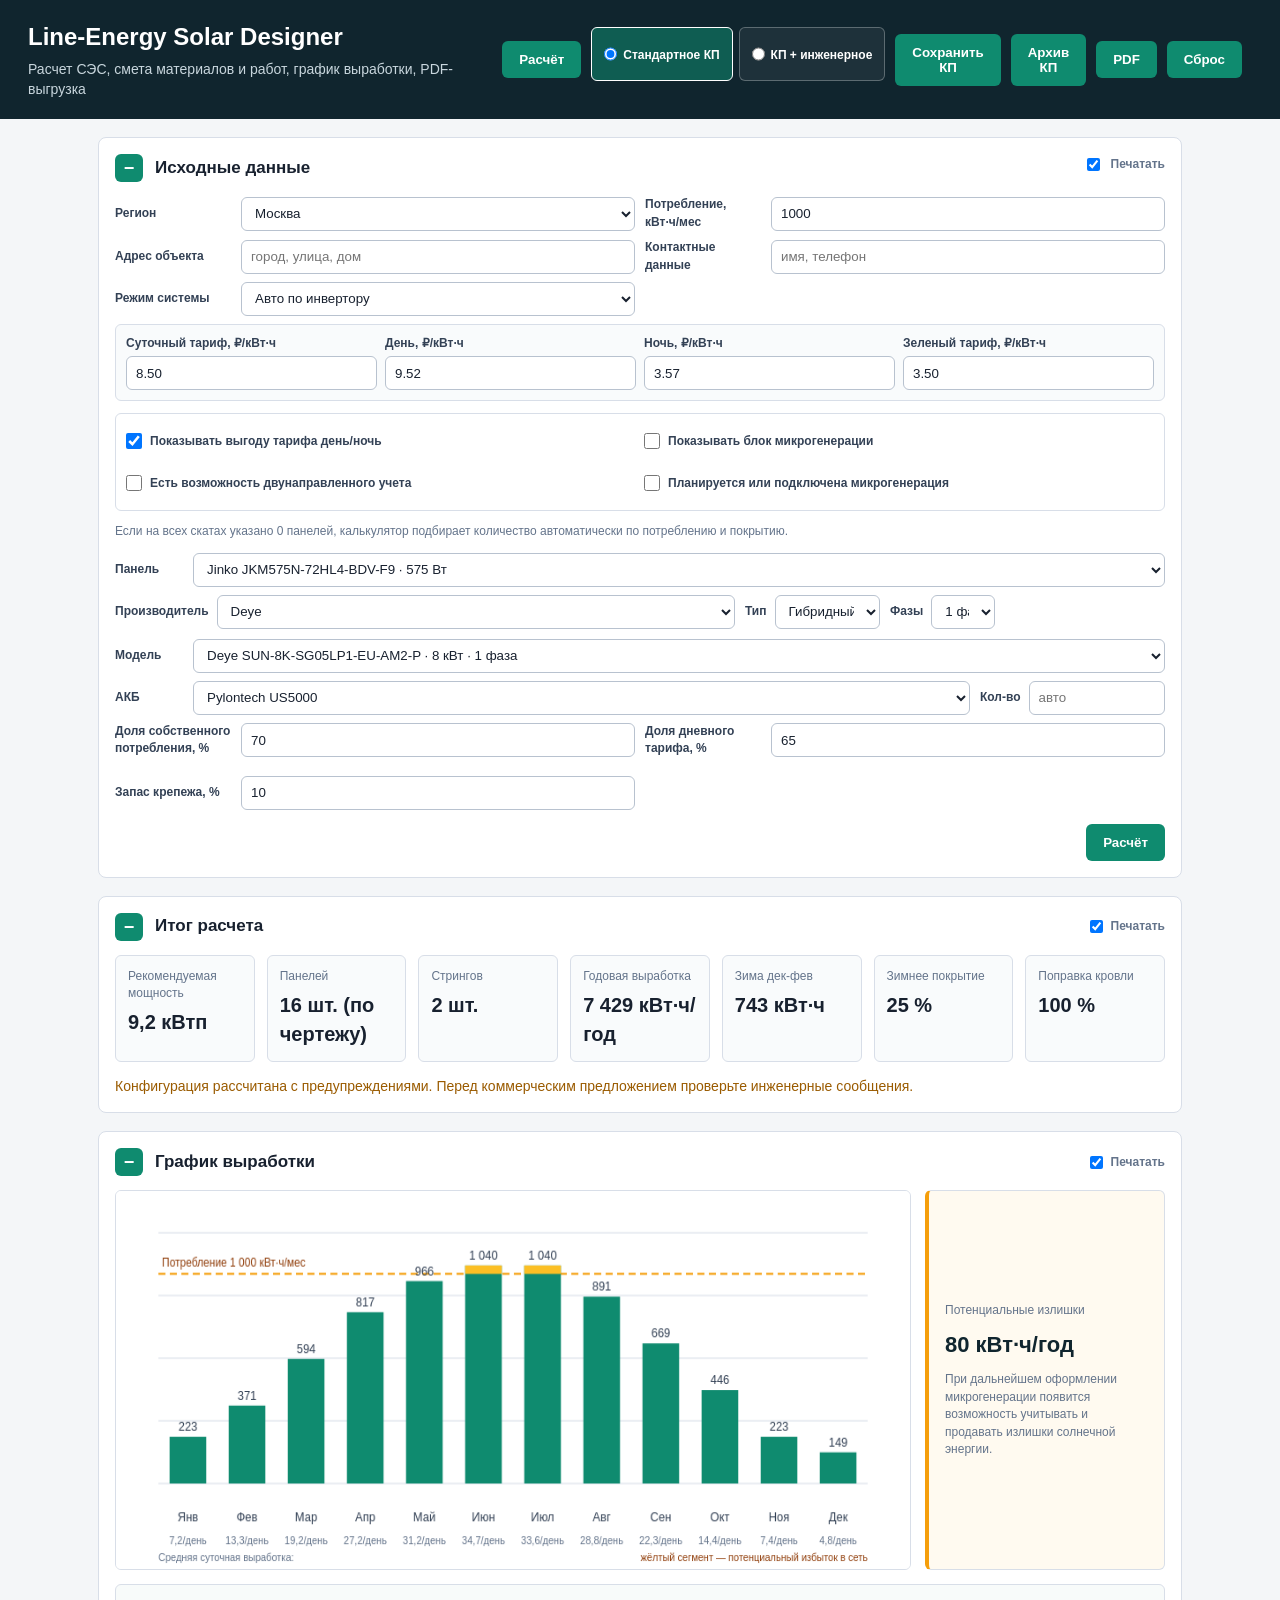
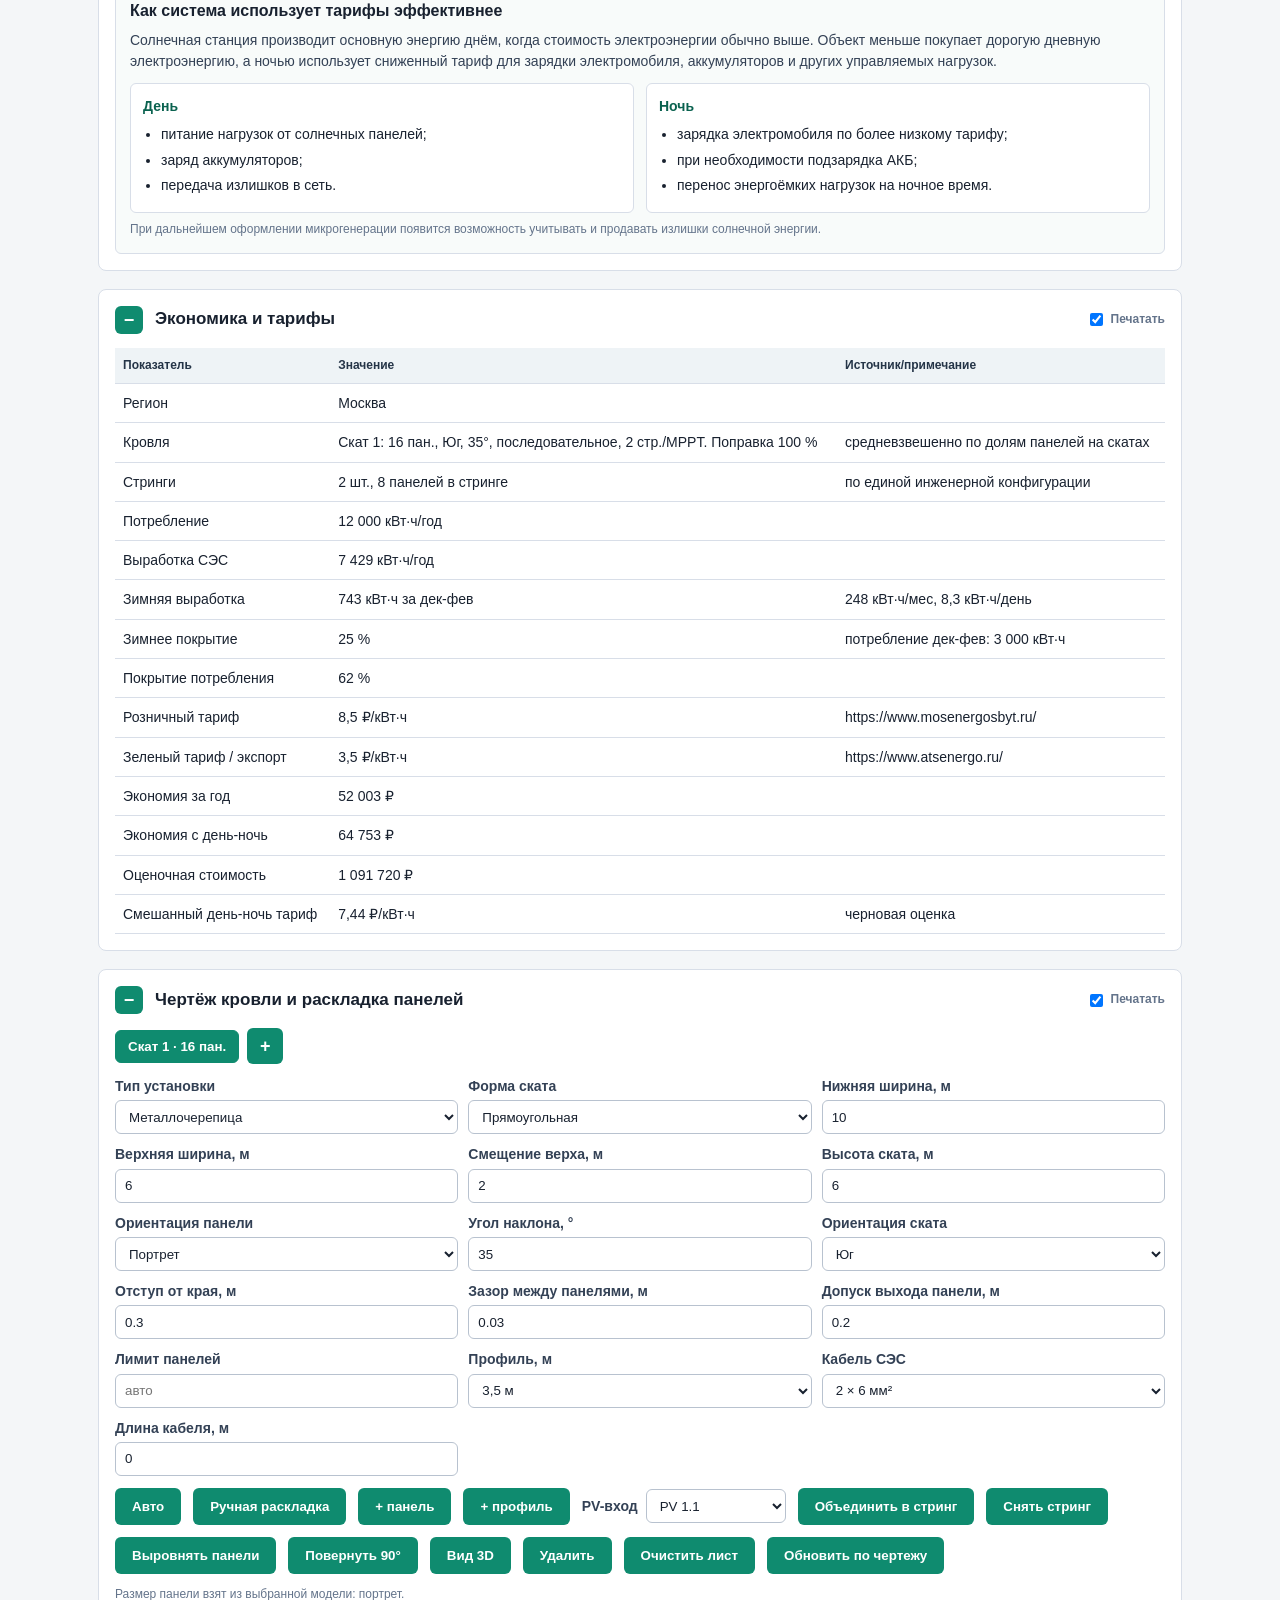
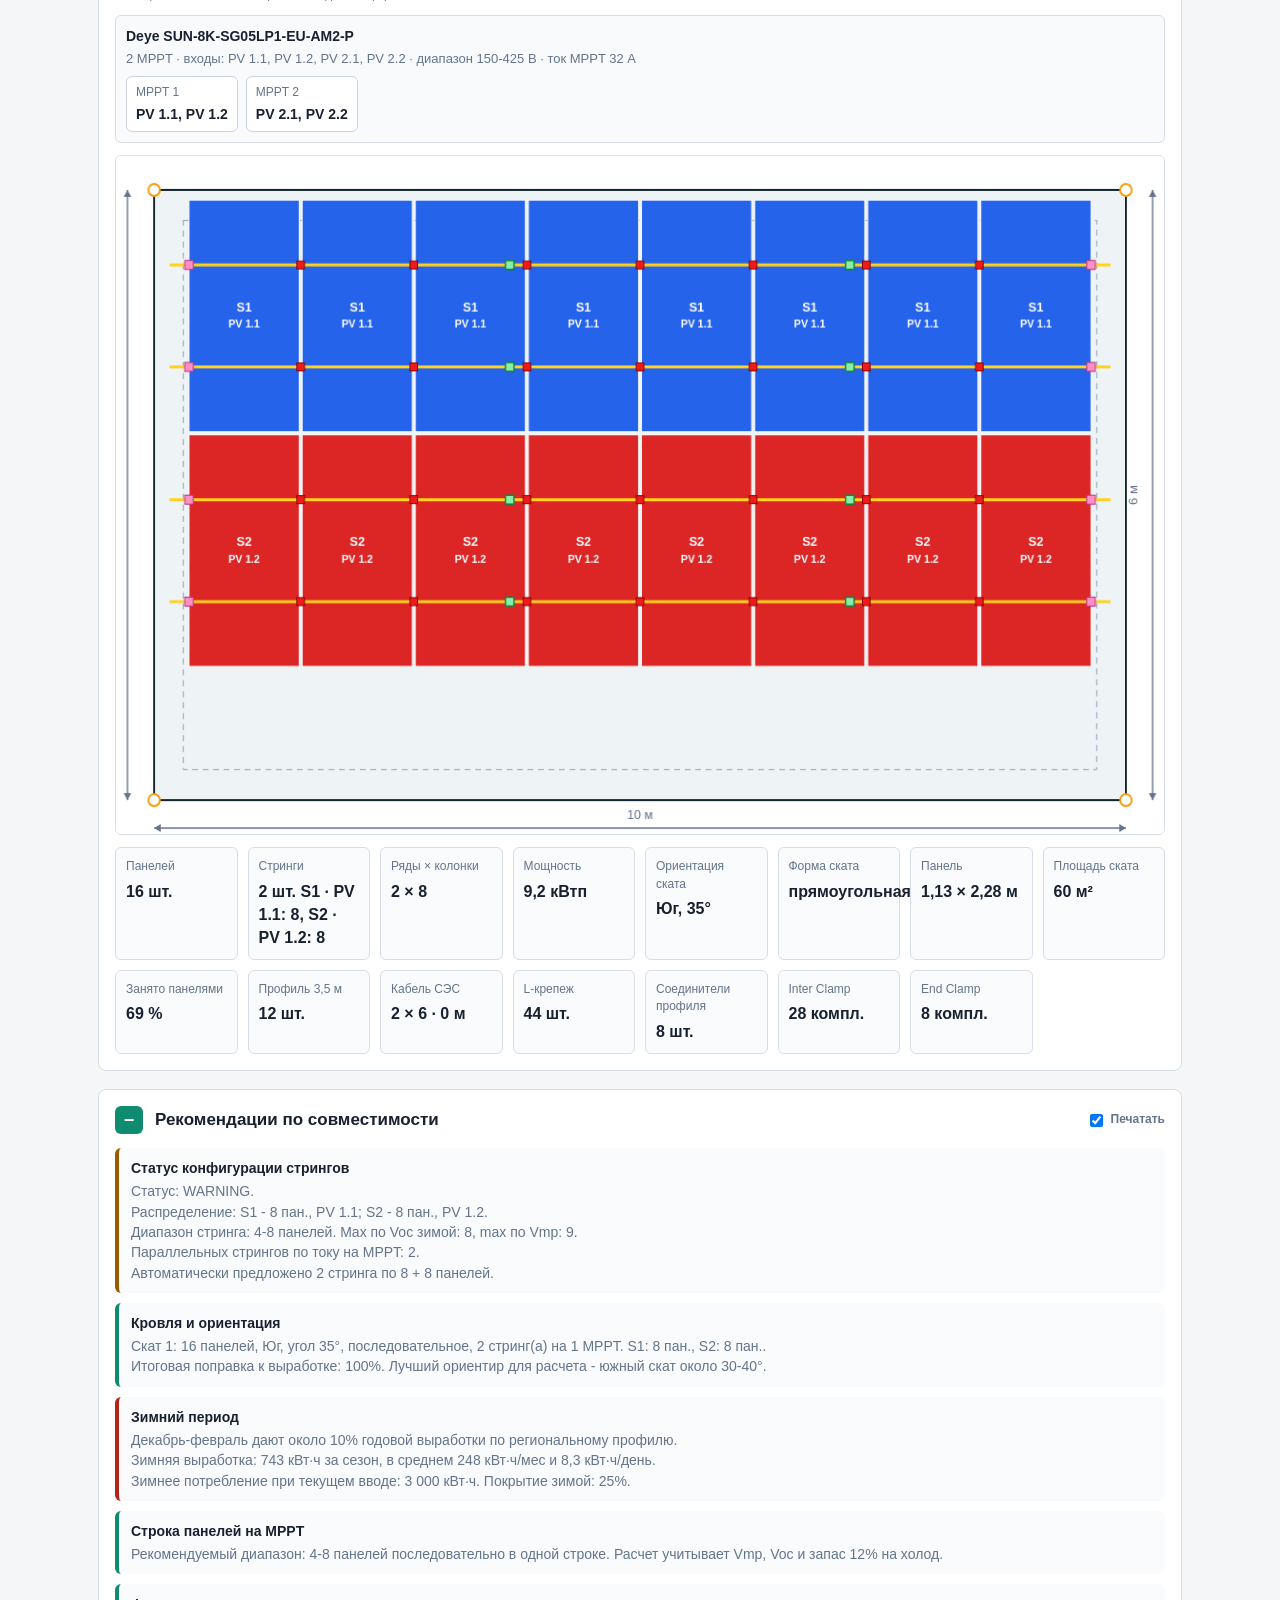
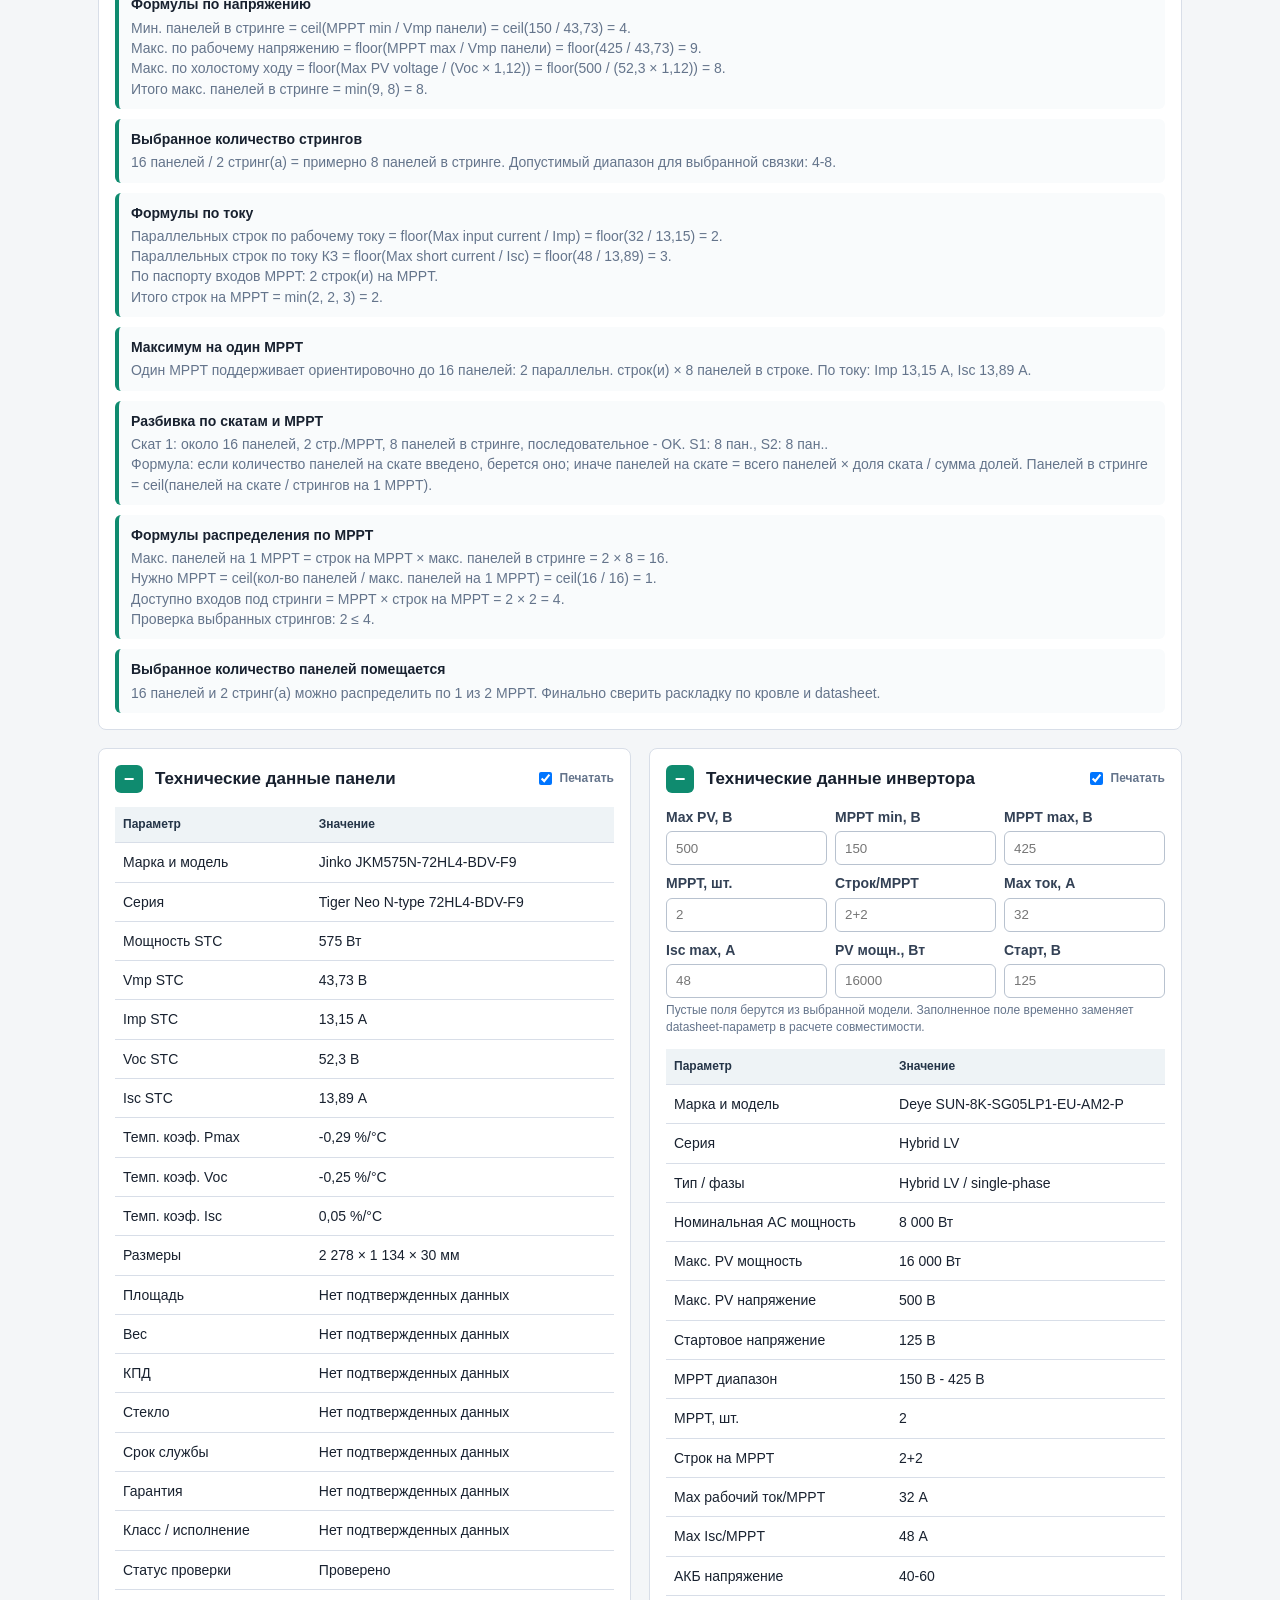
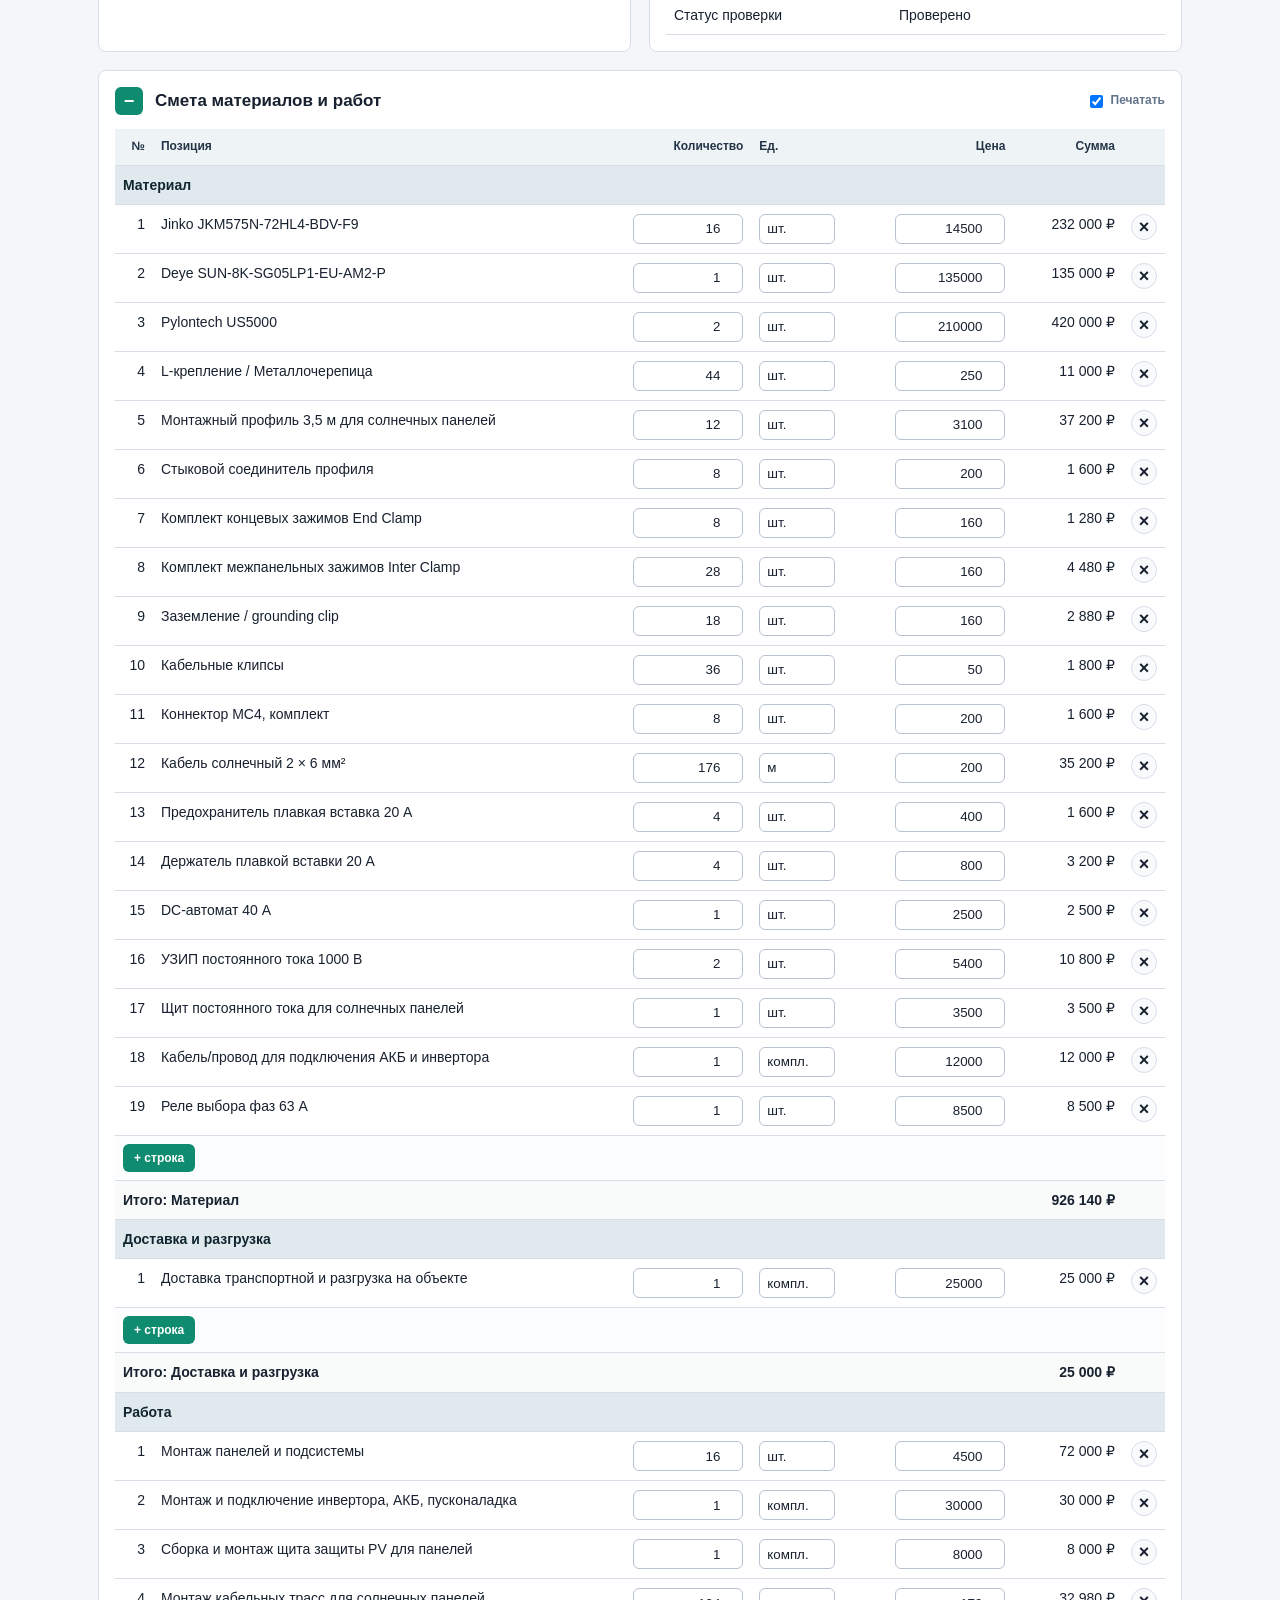
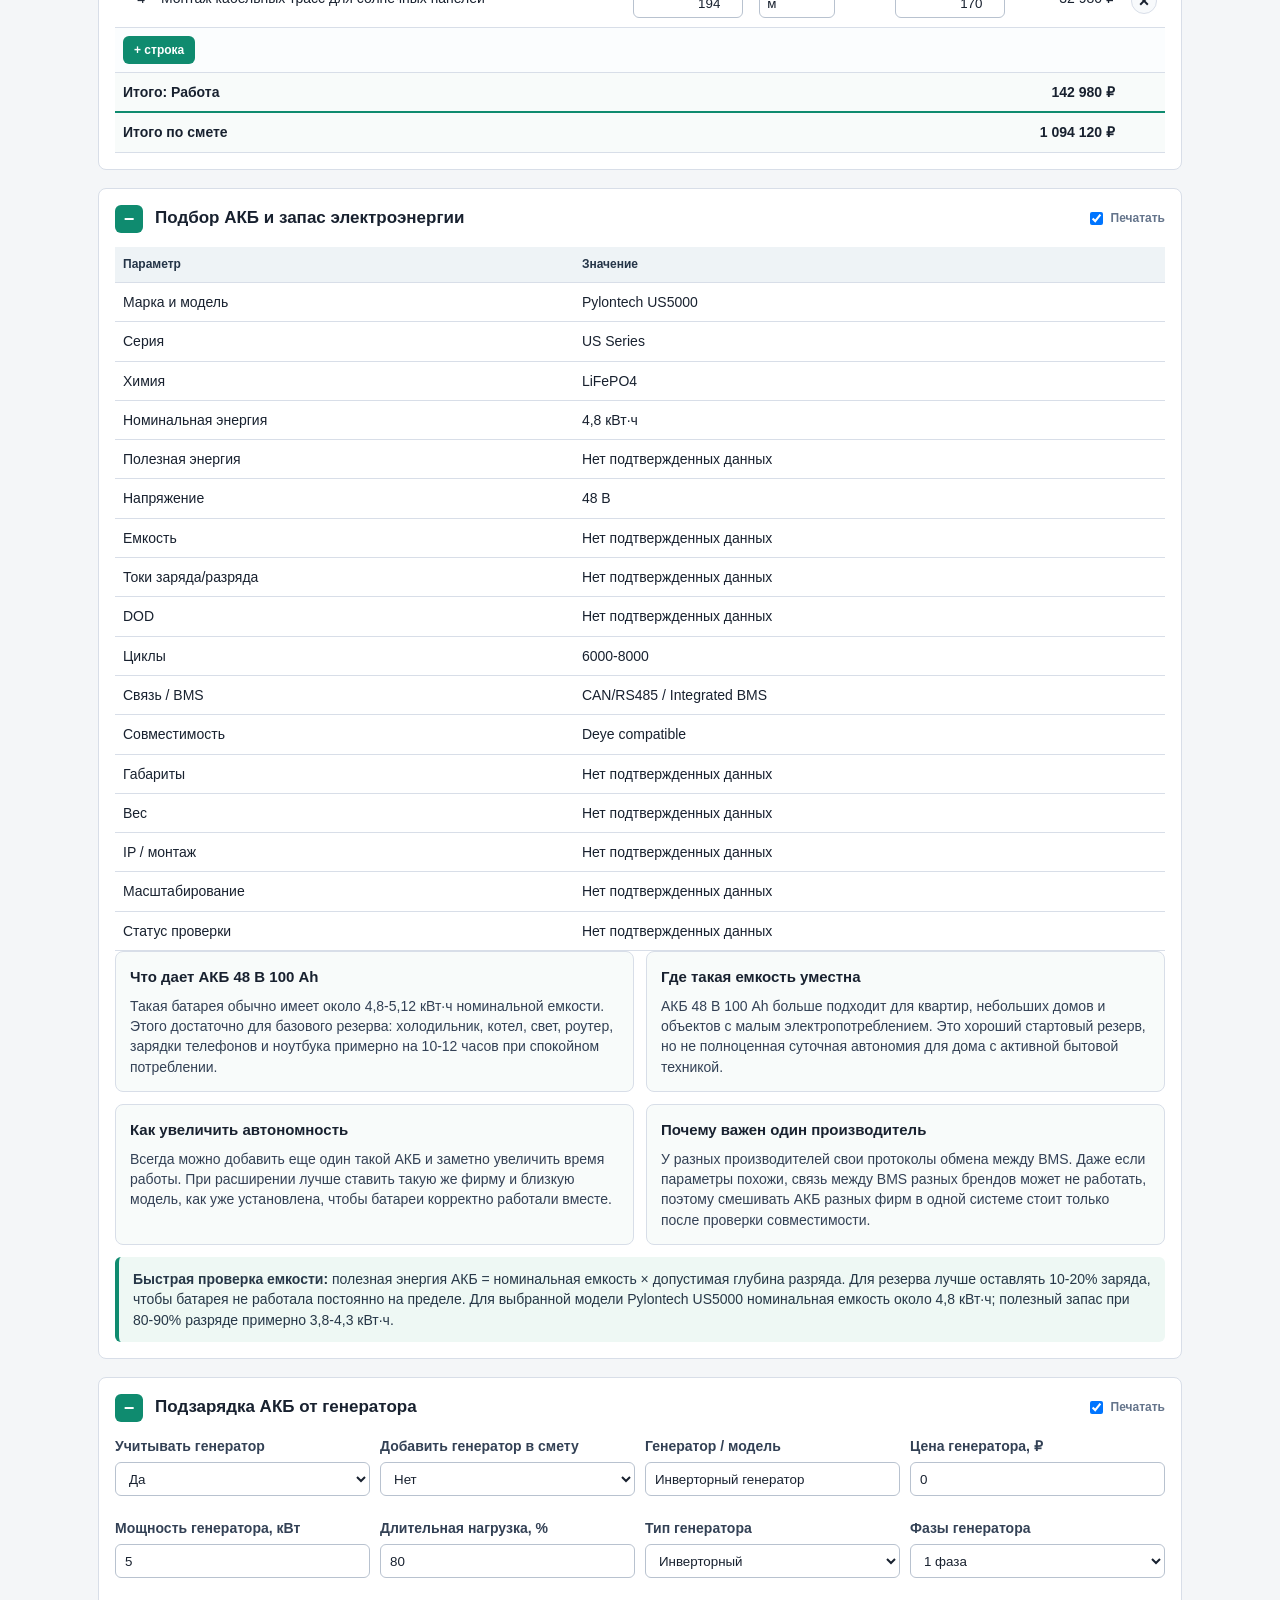
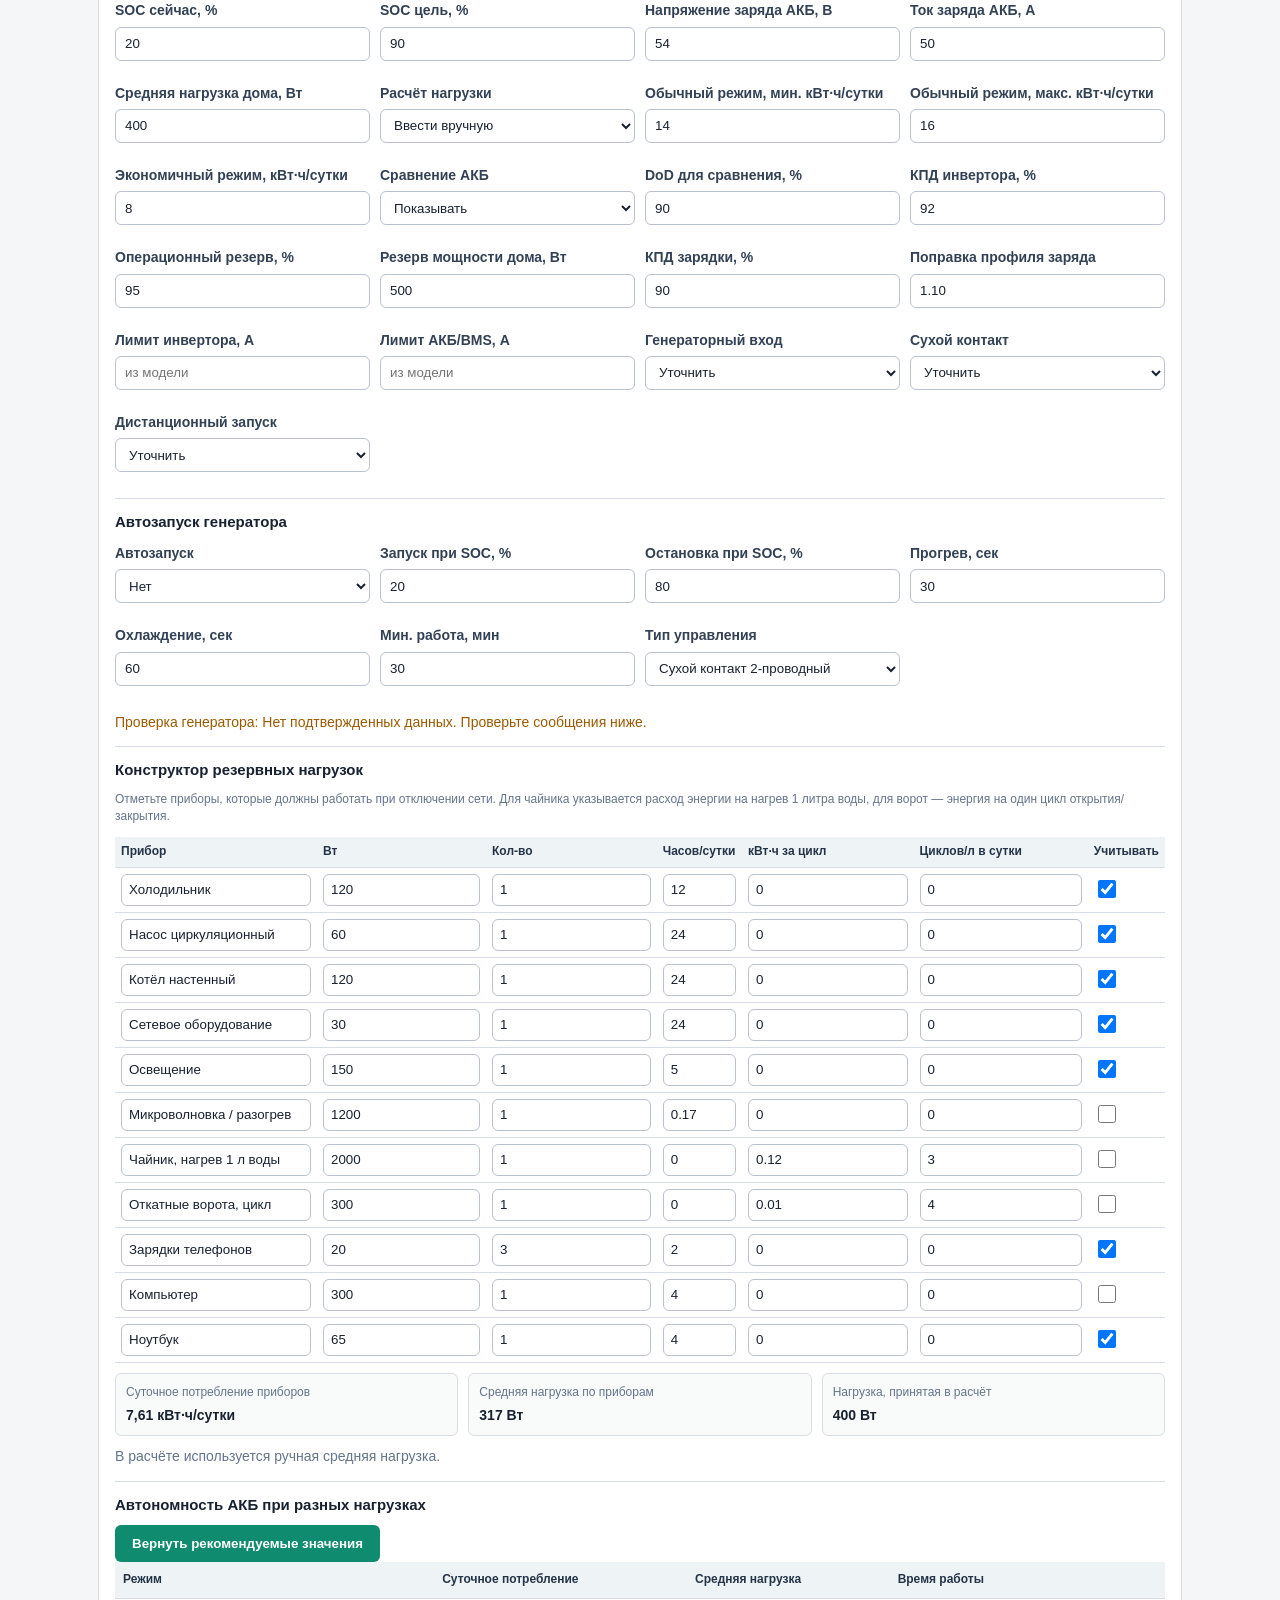
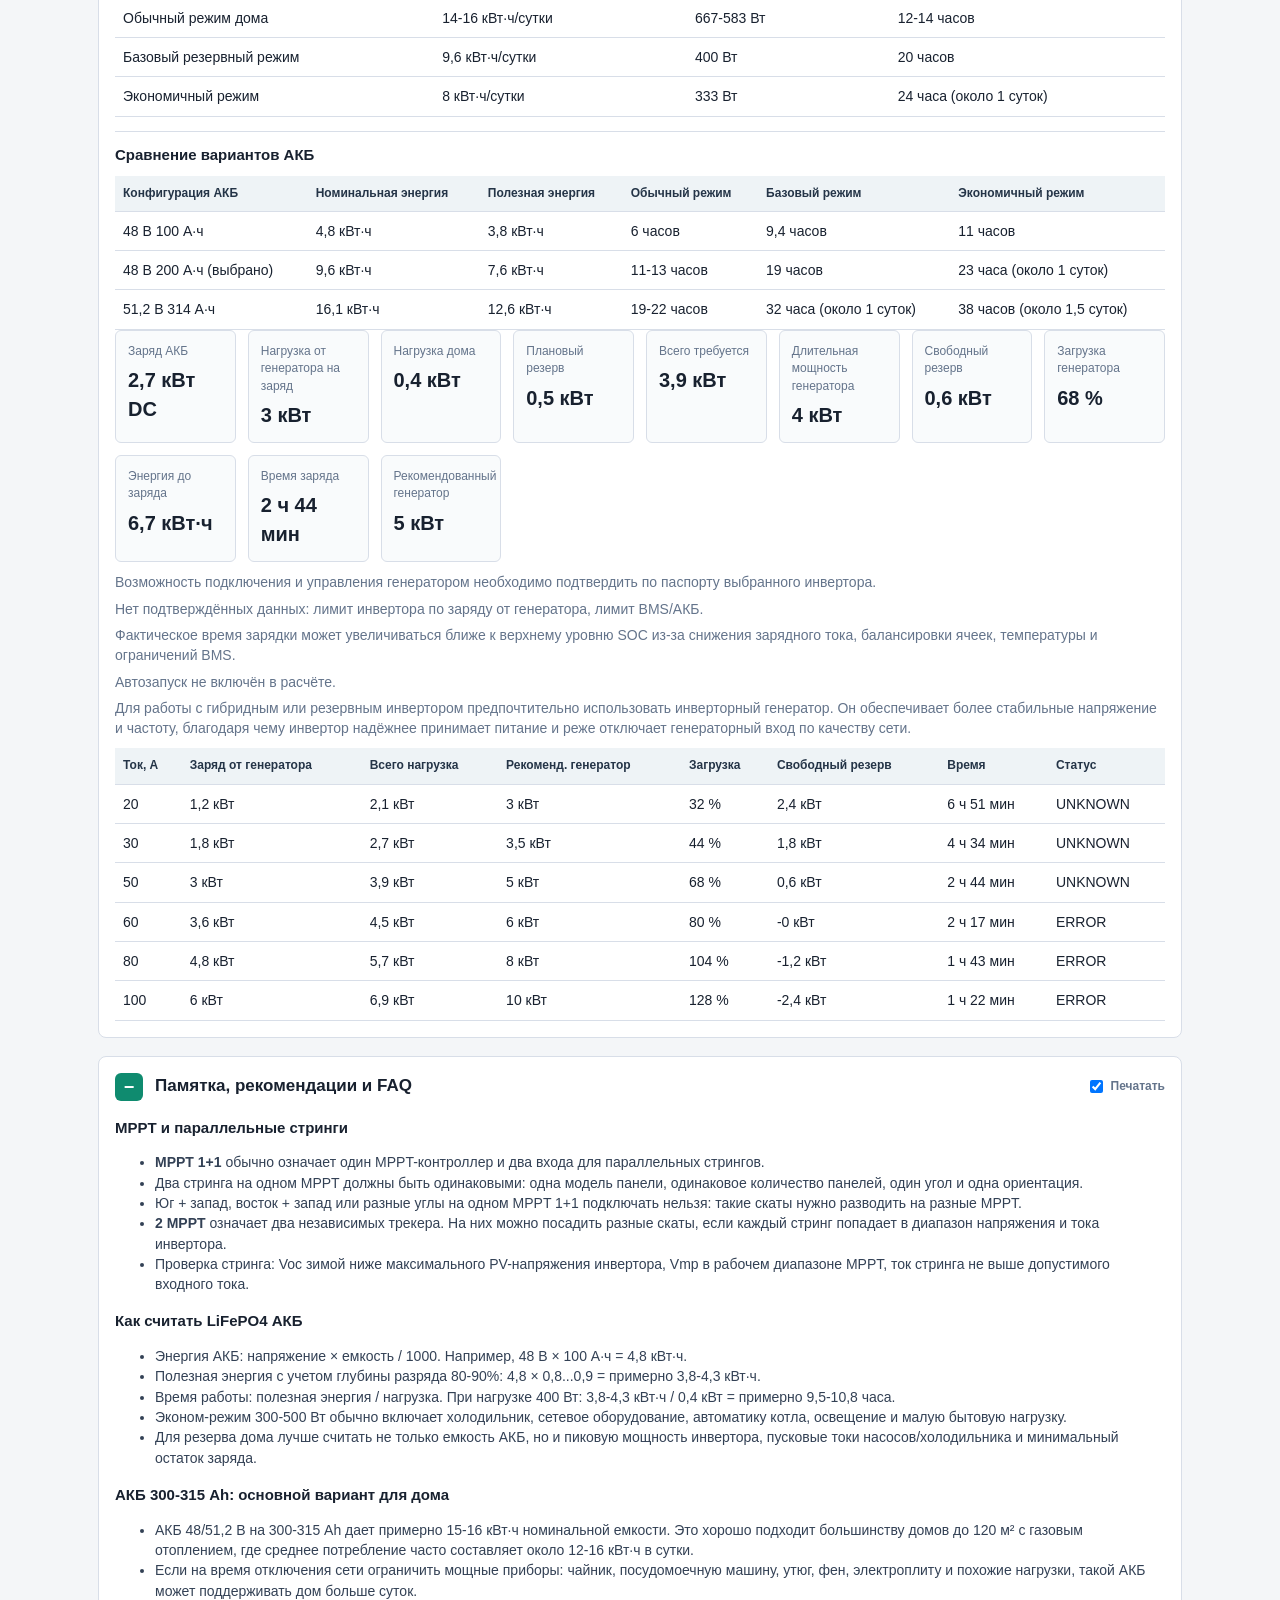
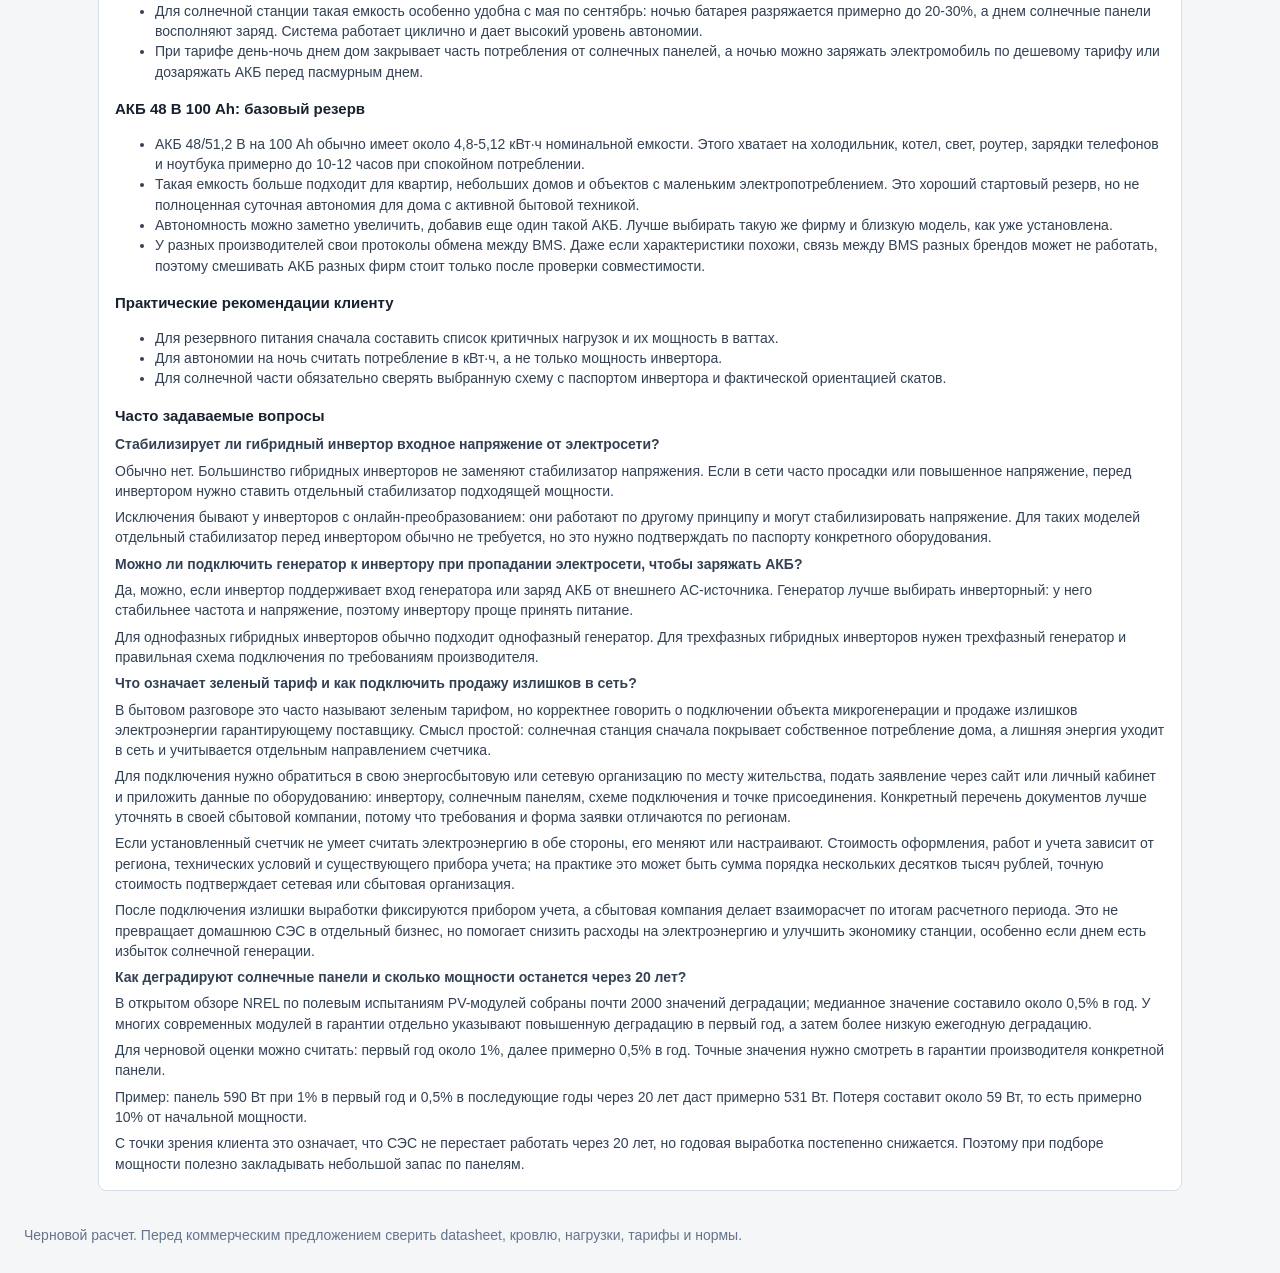
==== commit a85b6c90: "Add proposal archive" ====
--- a/Web/index.html
+++ b/Web/index.html
@@ -28,6 +28,8 @@
           </span>
         </label>
       </div>
+      <button id="saveProposalBtn" type="button">Сохранить КП</button>
+      <button id="archiveToggleBtn" type="button">Архив КП</button>
       <button id="printBtn" type="button">PDF</button>
       <button id="resetBtn" type="button">Сброс</button>
       <span id="exportStatus" class="exportStatus"></span>
@@ -35,6 +37,19 @@
   </header>
 
   <main class="layout">
+    <section id="proposalArchivePanel" class="panel proposalArchivePanel" hidden>
+      <div class="sectionHeader">
+        <h2>Архив коммерческих предложений</h2>
+        <div class="archiveHeaderActions">
+          <button id="exportProposalsBtn" type="button" class="secondaryBtn">Экспорт JSON</button>
+          <button id="importProposalsBtn" type="button" class="secondaryBtn">Импорт JSON</button>
+          <input id="proposalImportFile" type="file" accept="application/json,.json" hidden>
+          <button id="archiveCloseBtn" type="button" class="secondaryBtn">Скрыть</button>
+        </div>
+      </div>
+      <div class="proposalArchiveHint">Сохранённые КП хранятся в этом браузере. Для переноса на другой компьютер используйте экспорт и импорт JSON.</div>
+      <table id="proposalArchiveTable" class="proposalArchiveTable"></table>
+    </section>
     <section class="panel inputs">
       <h2>Исходные данные</h2>
       <div class="inputRows">
--- a/Web/styles.css
+++ b/Web/styles.css
@@ -690,6 +690,66 @@
   padding: 16px;
 }
 
+.proposalArchivePanel {
+  grid-column: 1 / -1;
+  order: 0;
+}
+
+.sectionHeader {
+  display: flex;
+  align-items: center;
+  justify-content: space-between;
+  gap: 12px;
+}
+
+.sectionHeader h2 {
+  margin-bottom: 0;
+}
+
+.archiveHeaderActions {
+  display: flex;
+  gap: 8px;
+  flex-wrap: wrap;
+  justify-content: flex-end;
+}
+
+.secondaryBtn {
+  background: #eef3f6;
+  color: var(--text);
+  border-color: var(--line);
+}
+
+.secondaryBtn:hover {
+  background: #dfe8ed;
+}
+
+.proposalArchiveHint {
+  margin: 10px 0 12px;
+  color: var(--muted);
+  font-size: 12px;
+}
+
+.proposalArchiveTable td,
+.proposalArchiveTable th {
+  white-space: nowrap;
+}
+
+.proposalArchiveTable td:nth-child(4),
+.proposalArchiveTable td:nth-child(5) {
+  white-space: normal;
+}
+
+.archiveActions {
+  display: flex;
+  gap: 6px;
+  flex-wrap: wrap;
+}
+
+.archiveActions button {
+  padding: 6px 9px;
+  font-size: 12px;
+}
+
 .inputs {
   grid-column: 1 / -1;
   grid-row: auto;
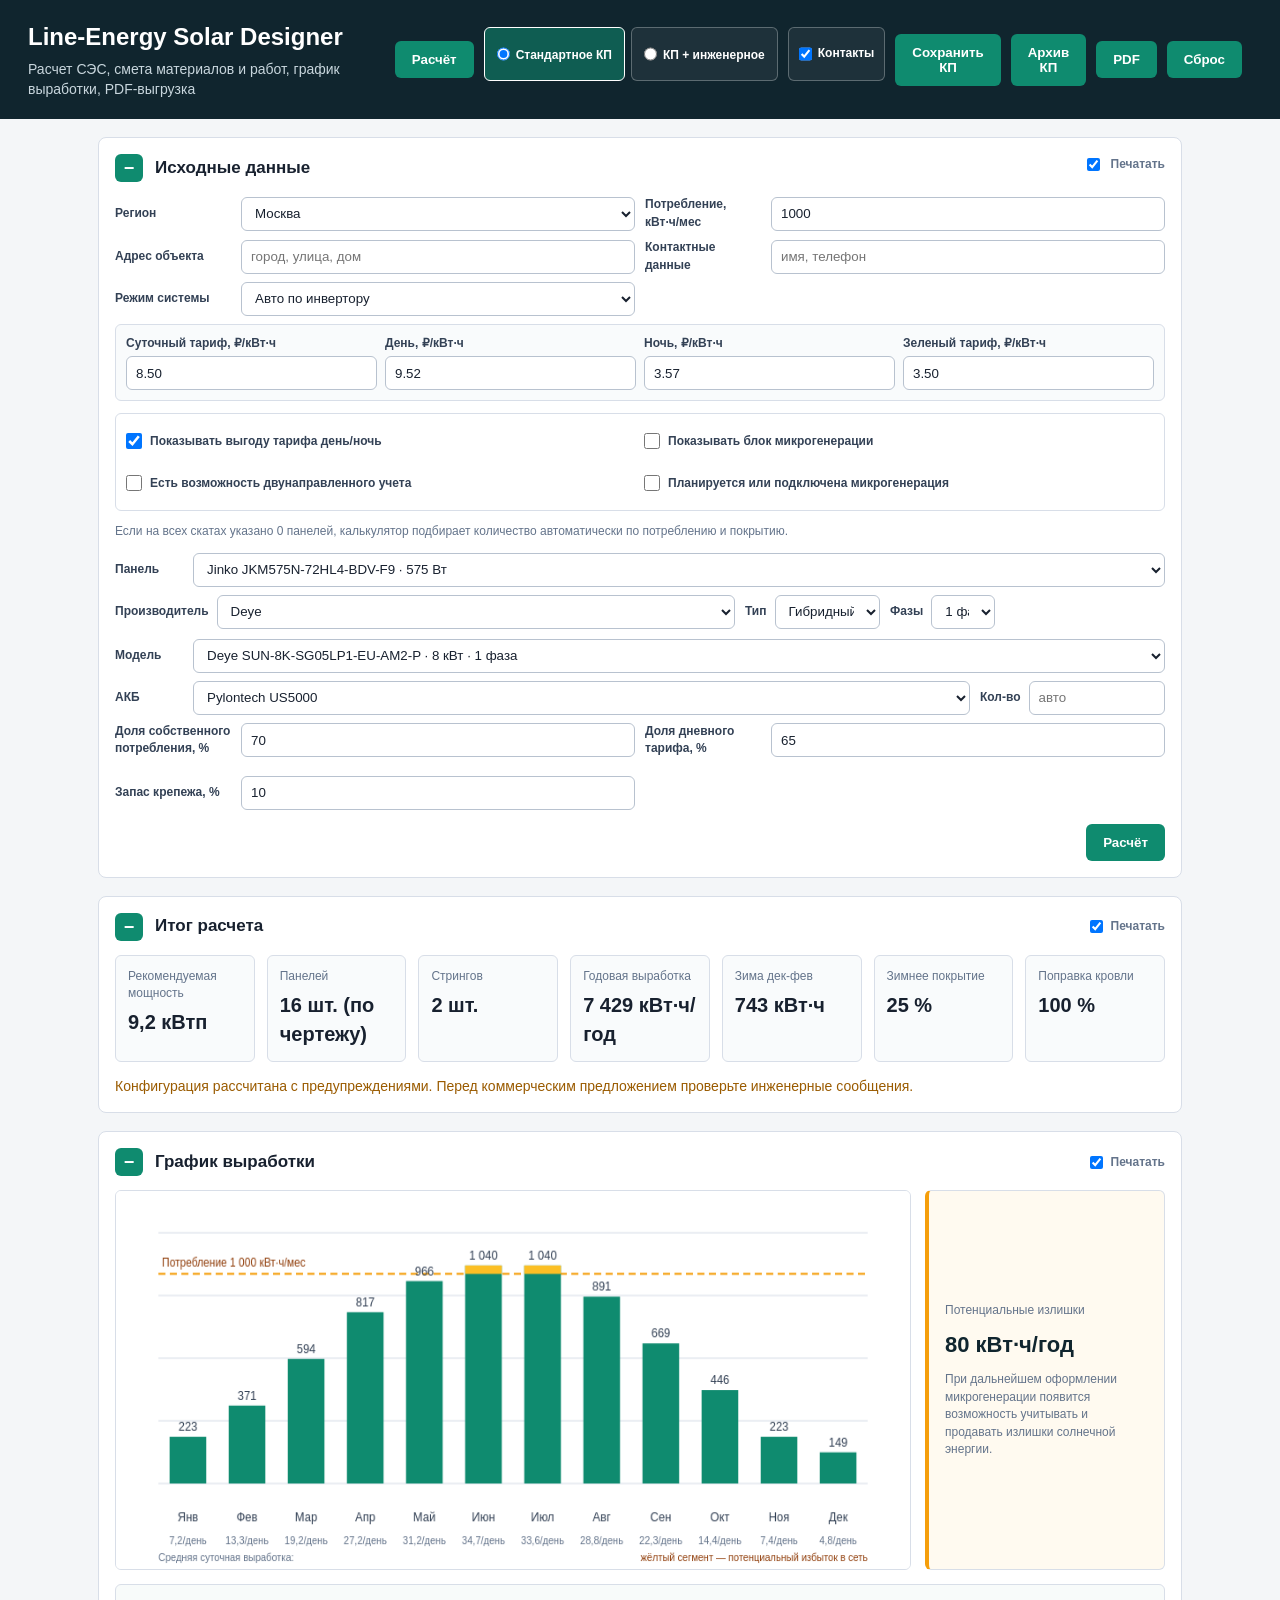
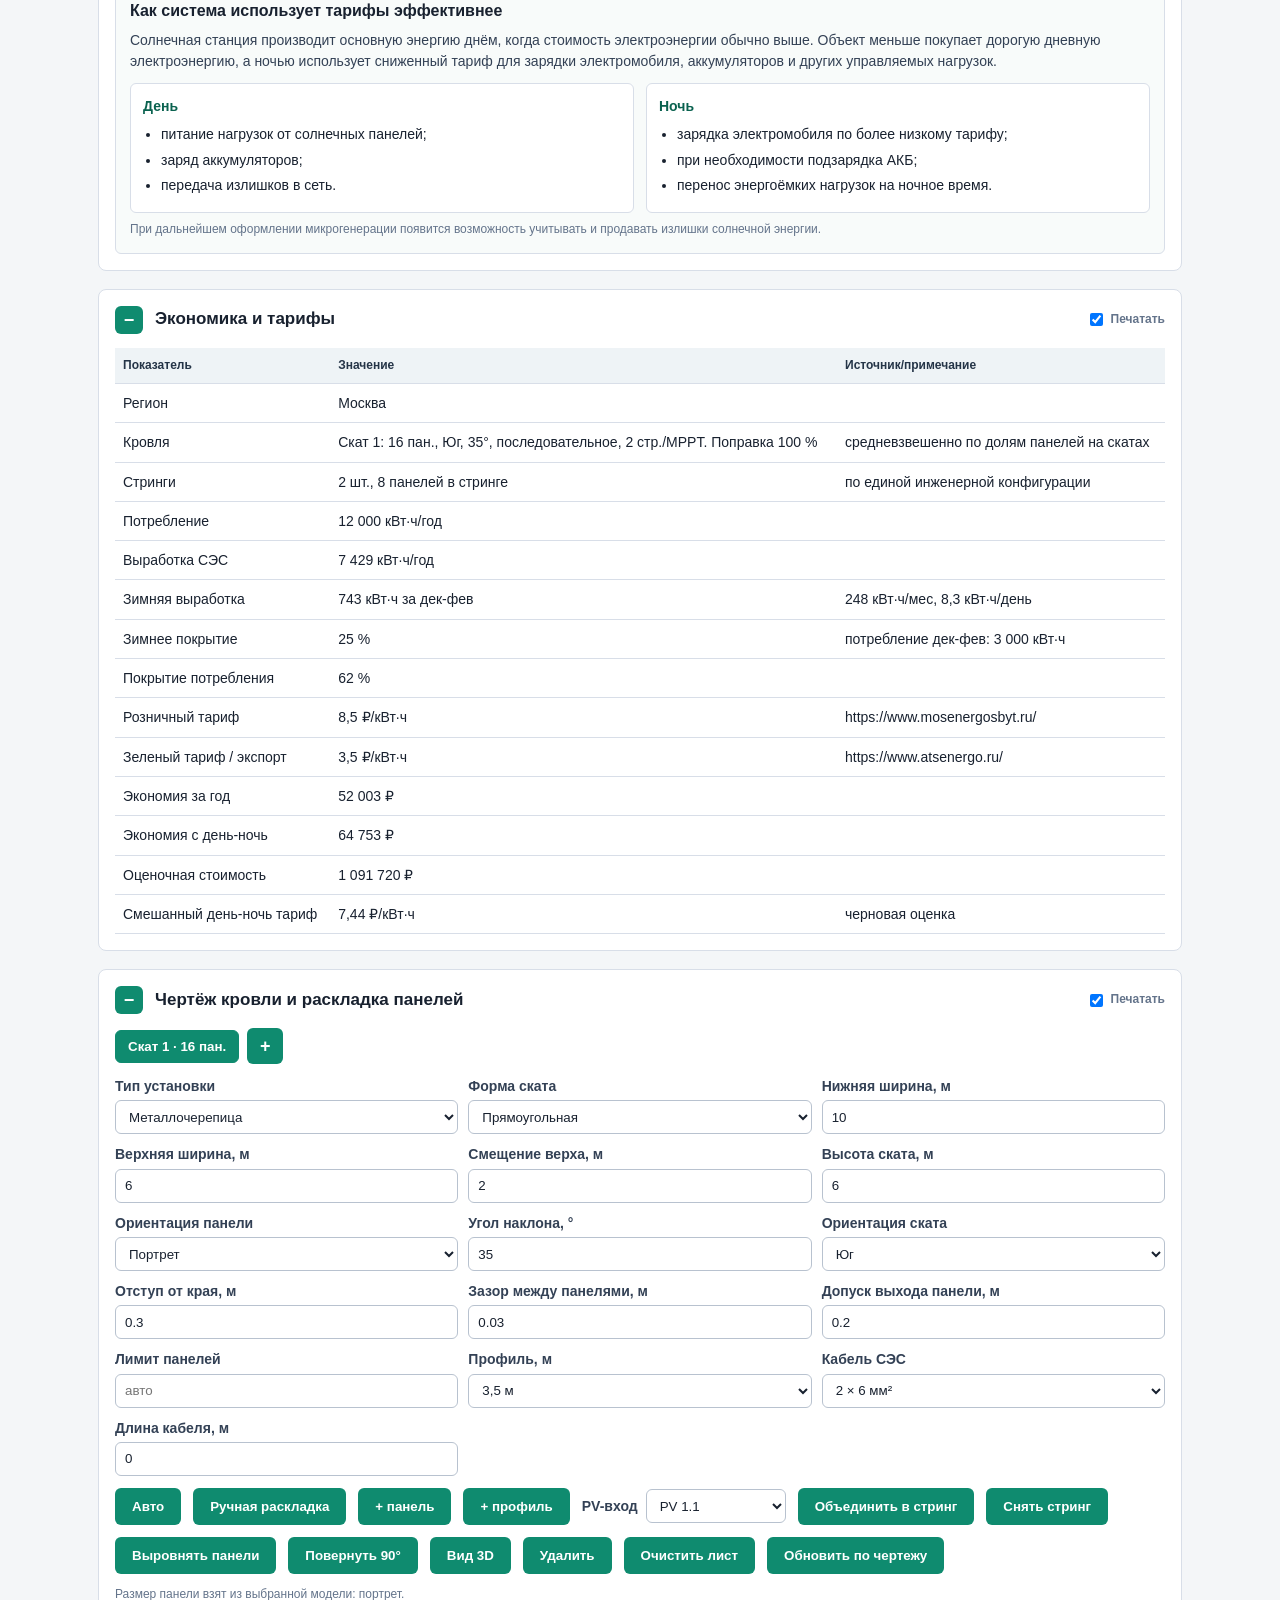
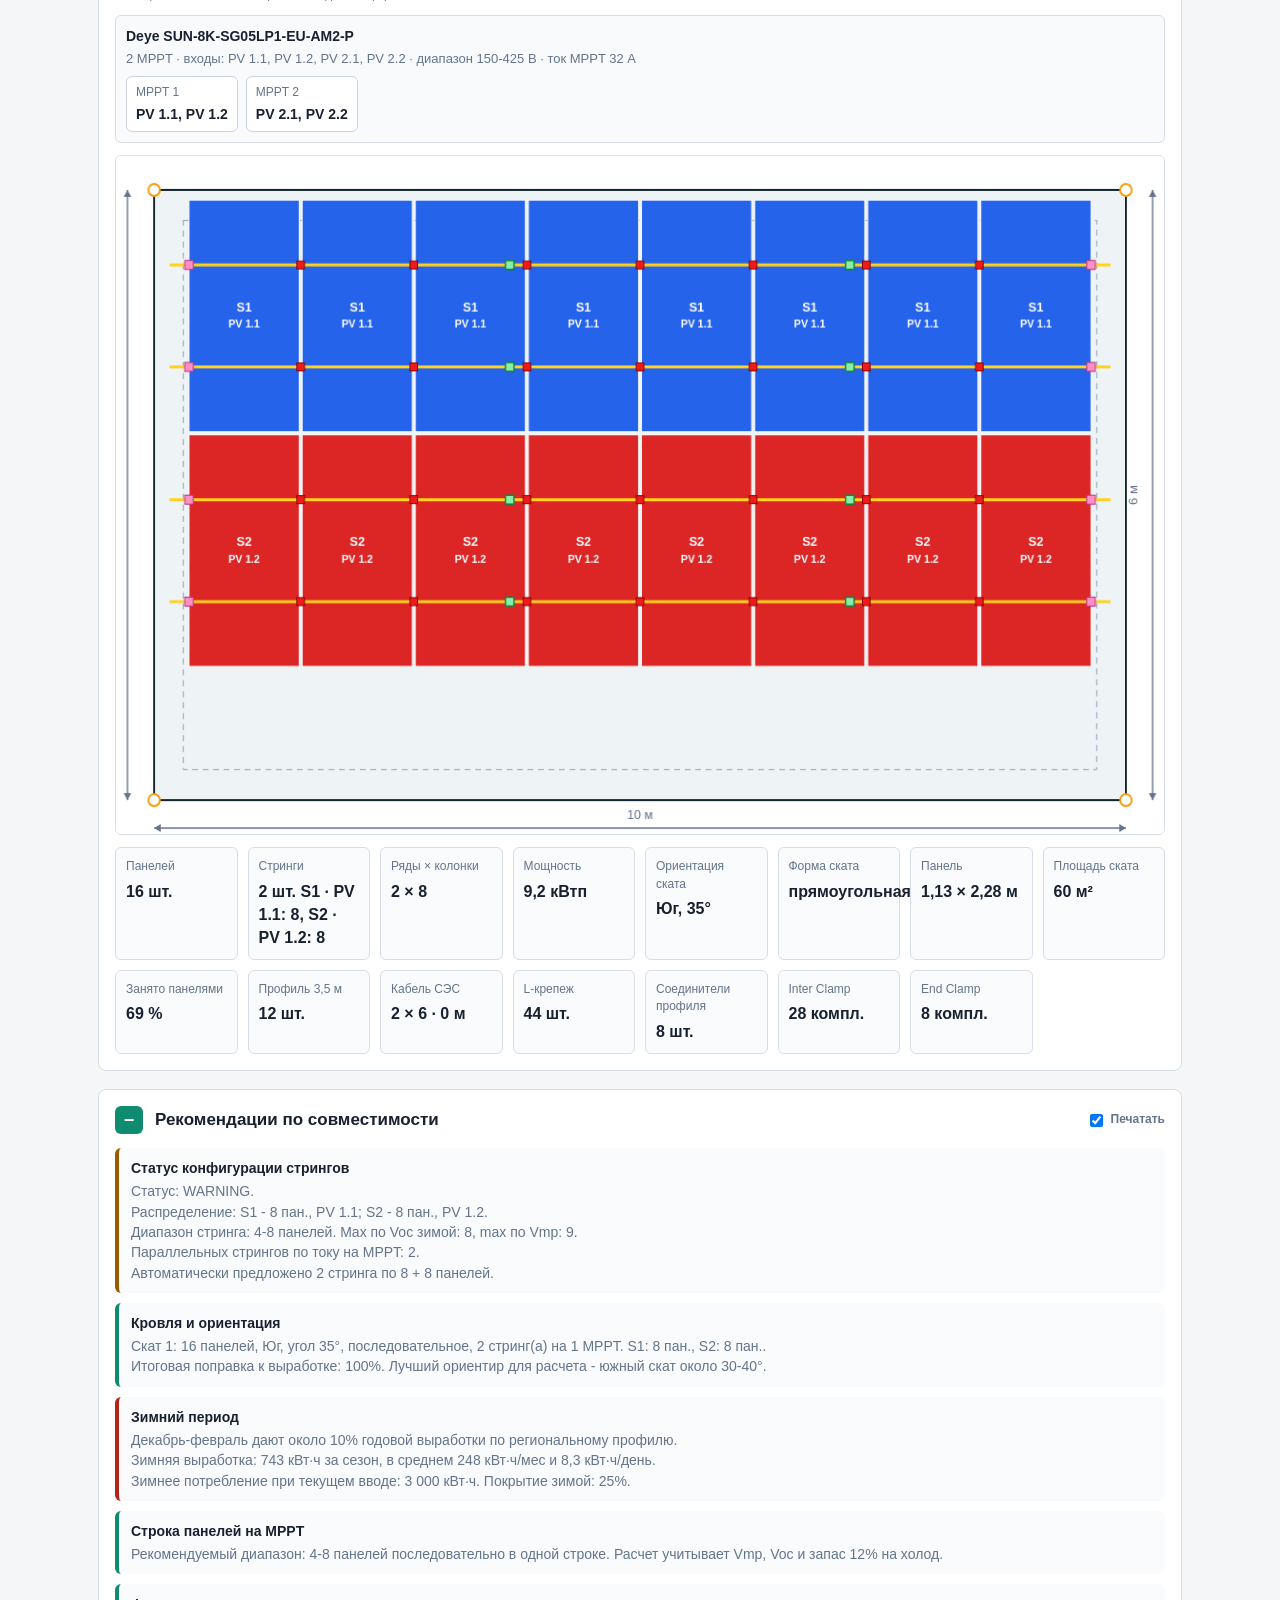
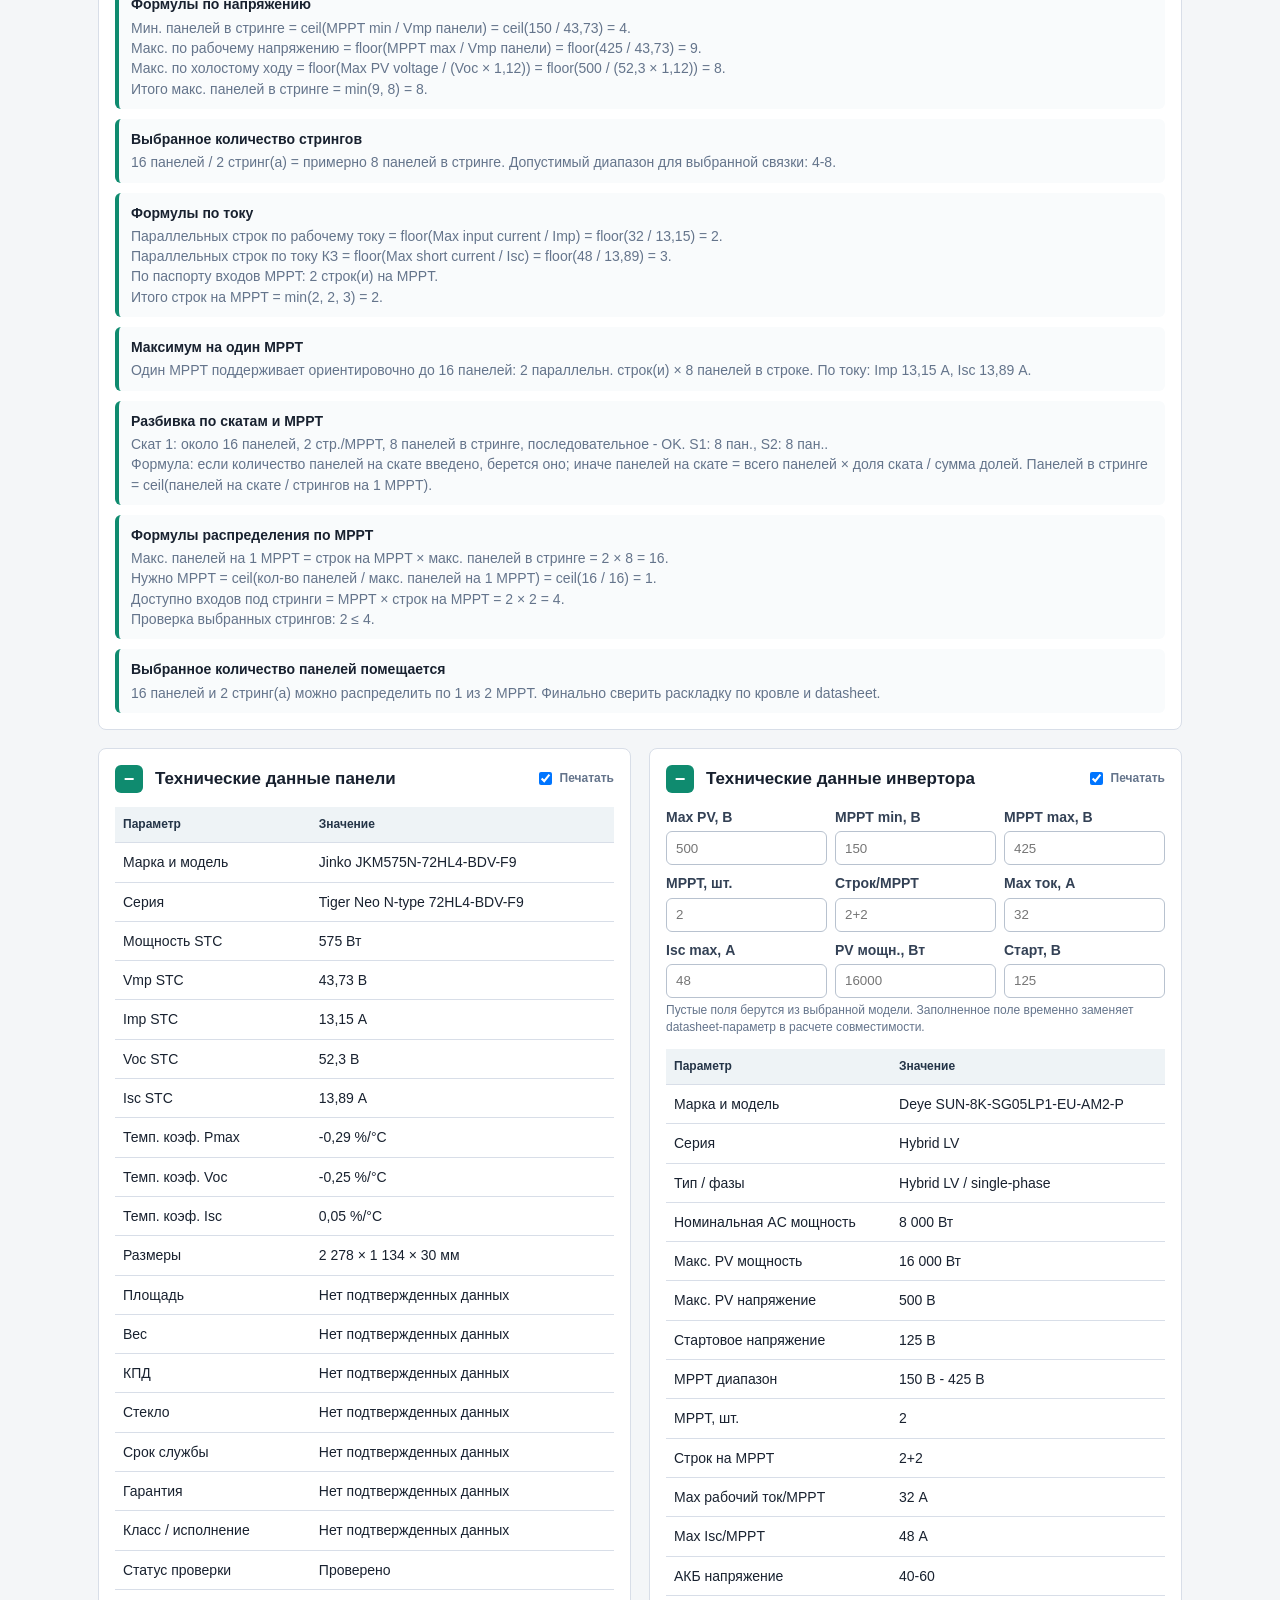
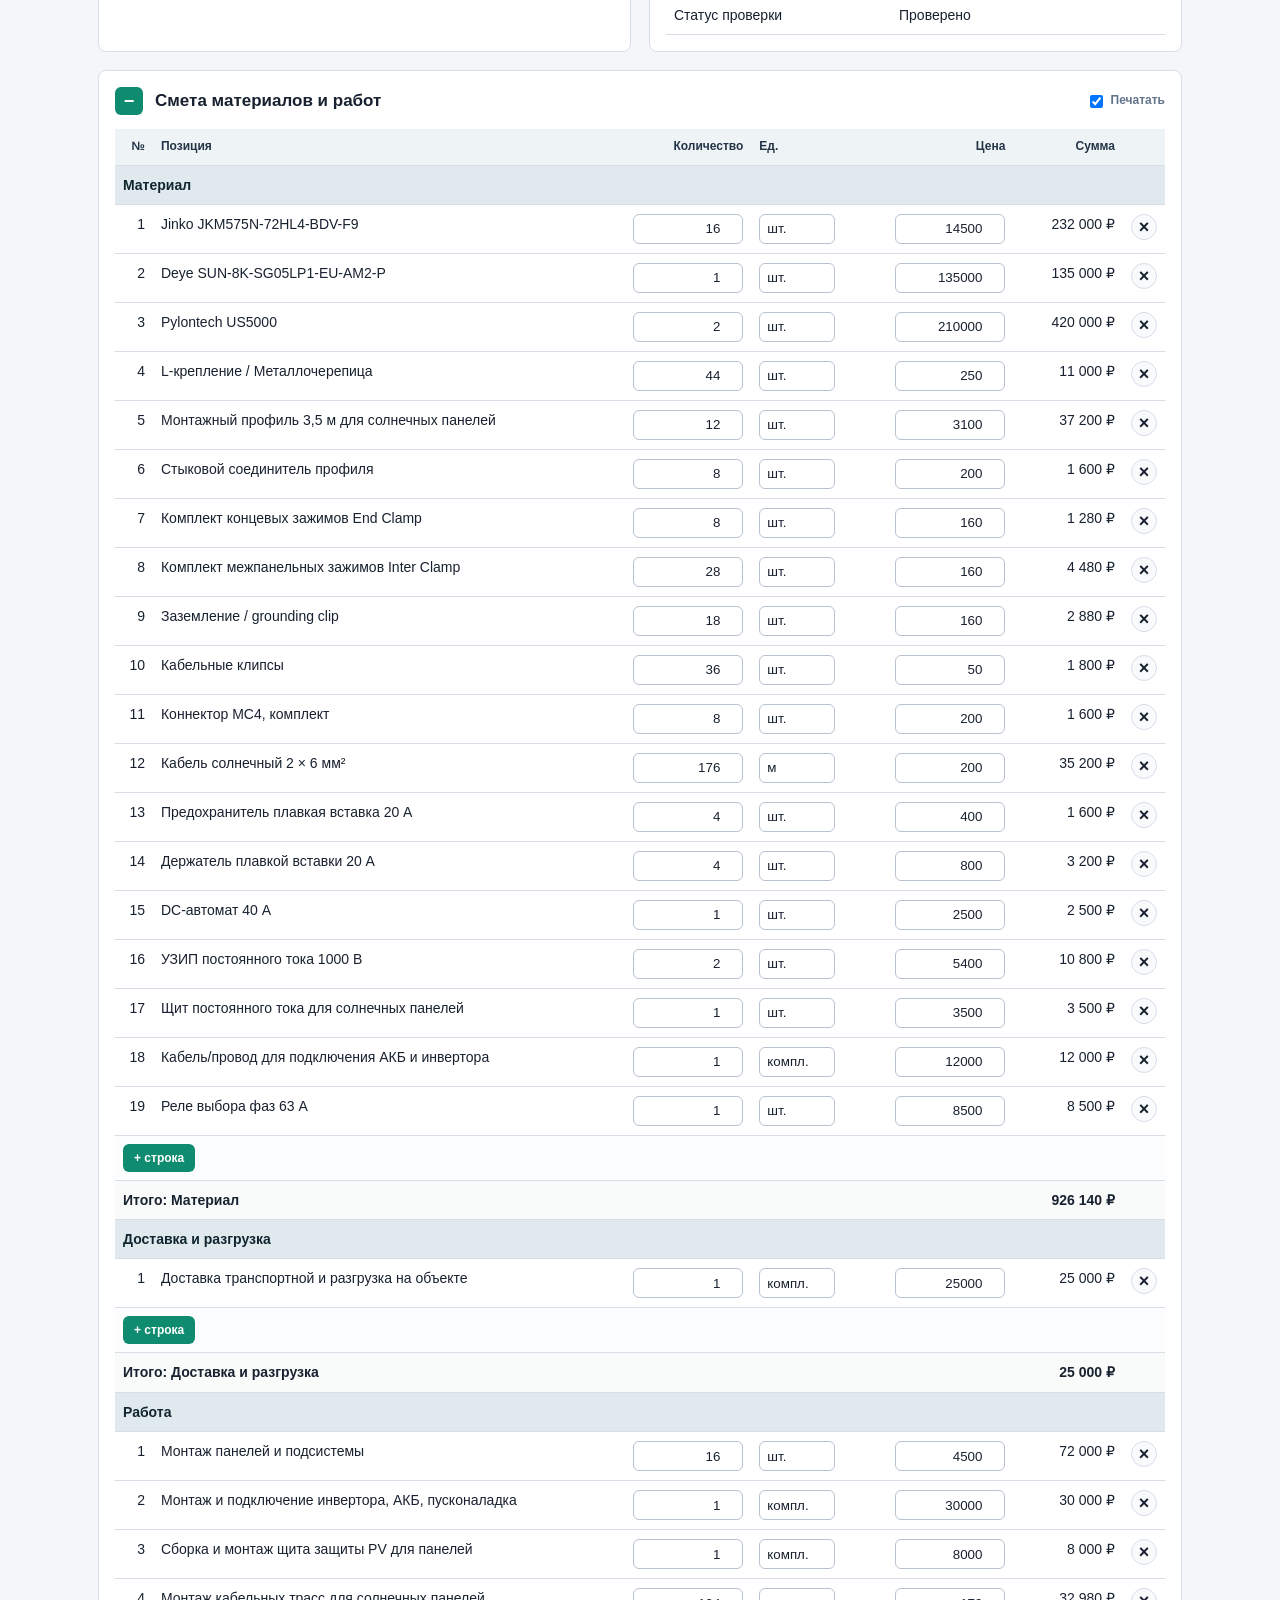
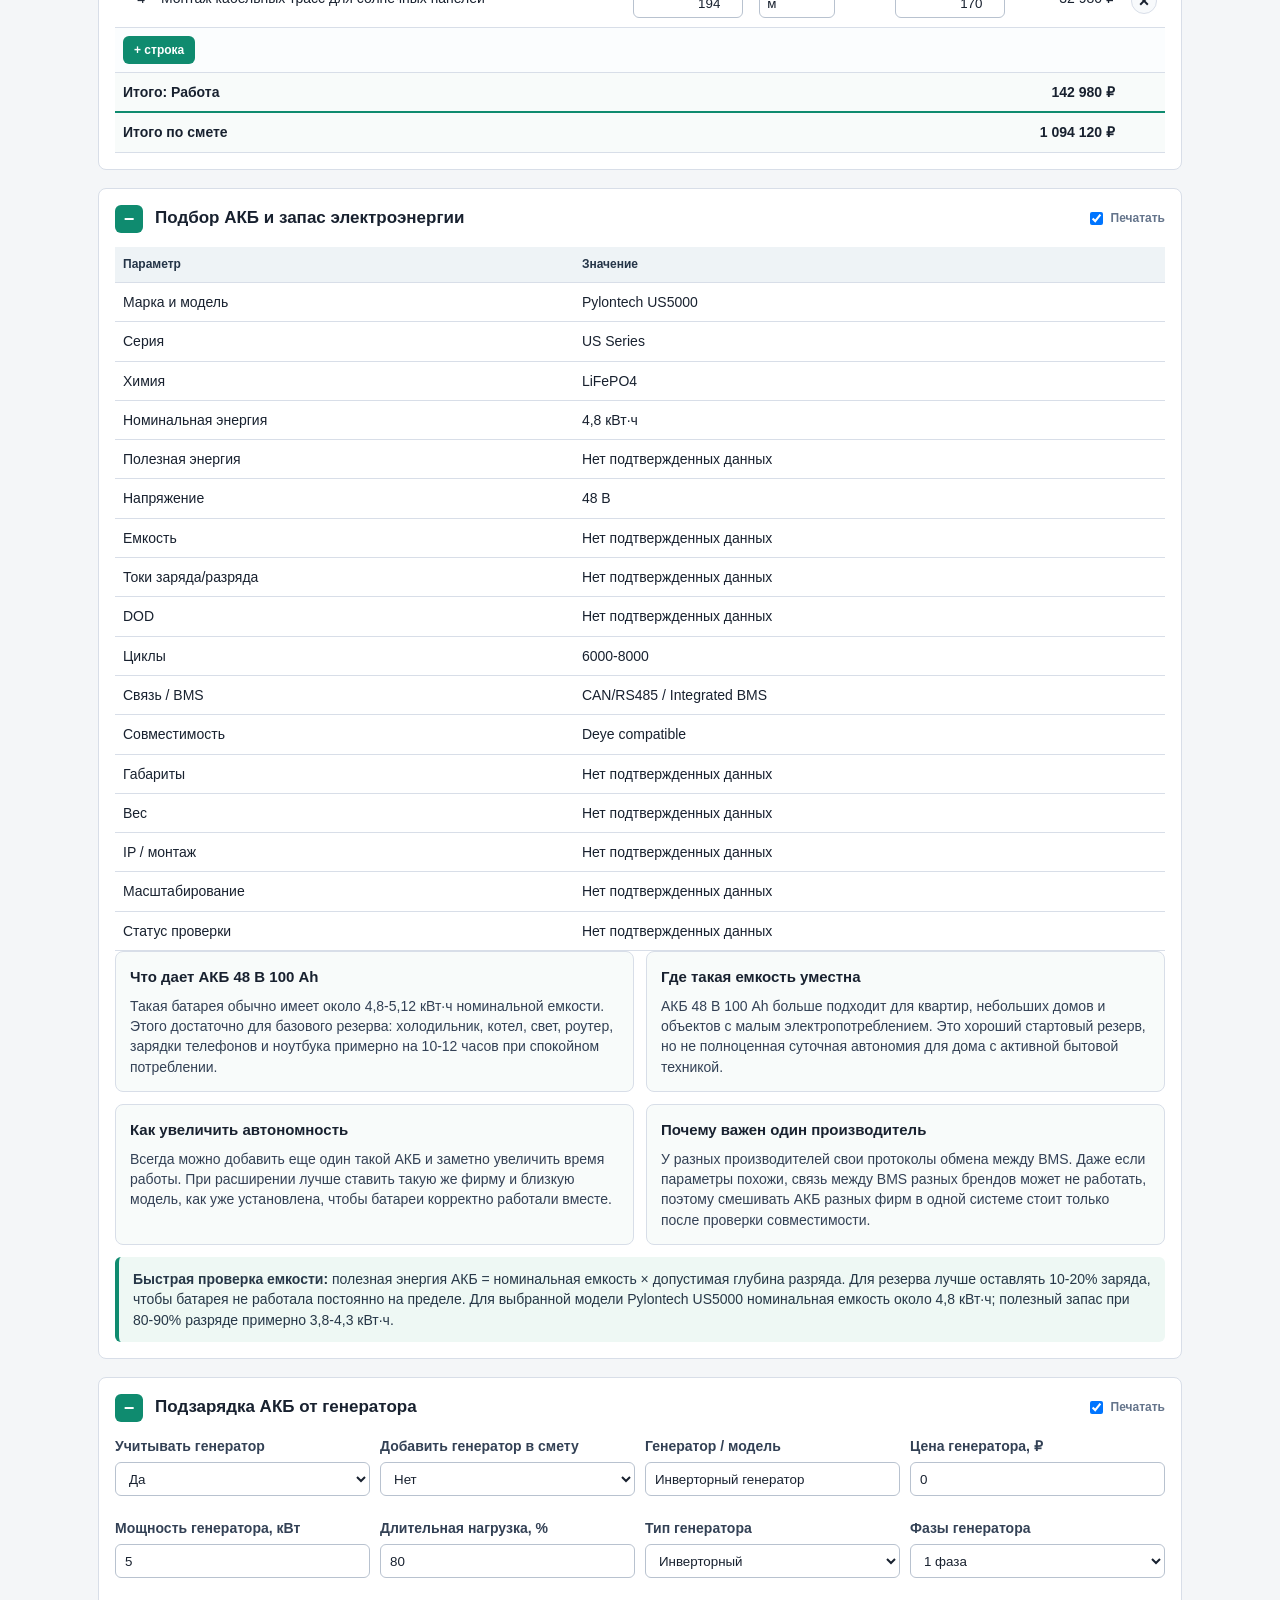
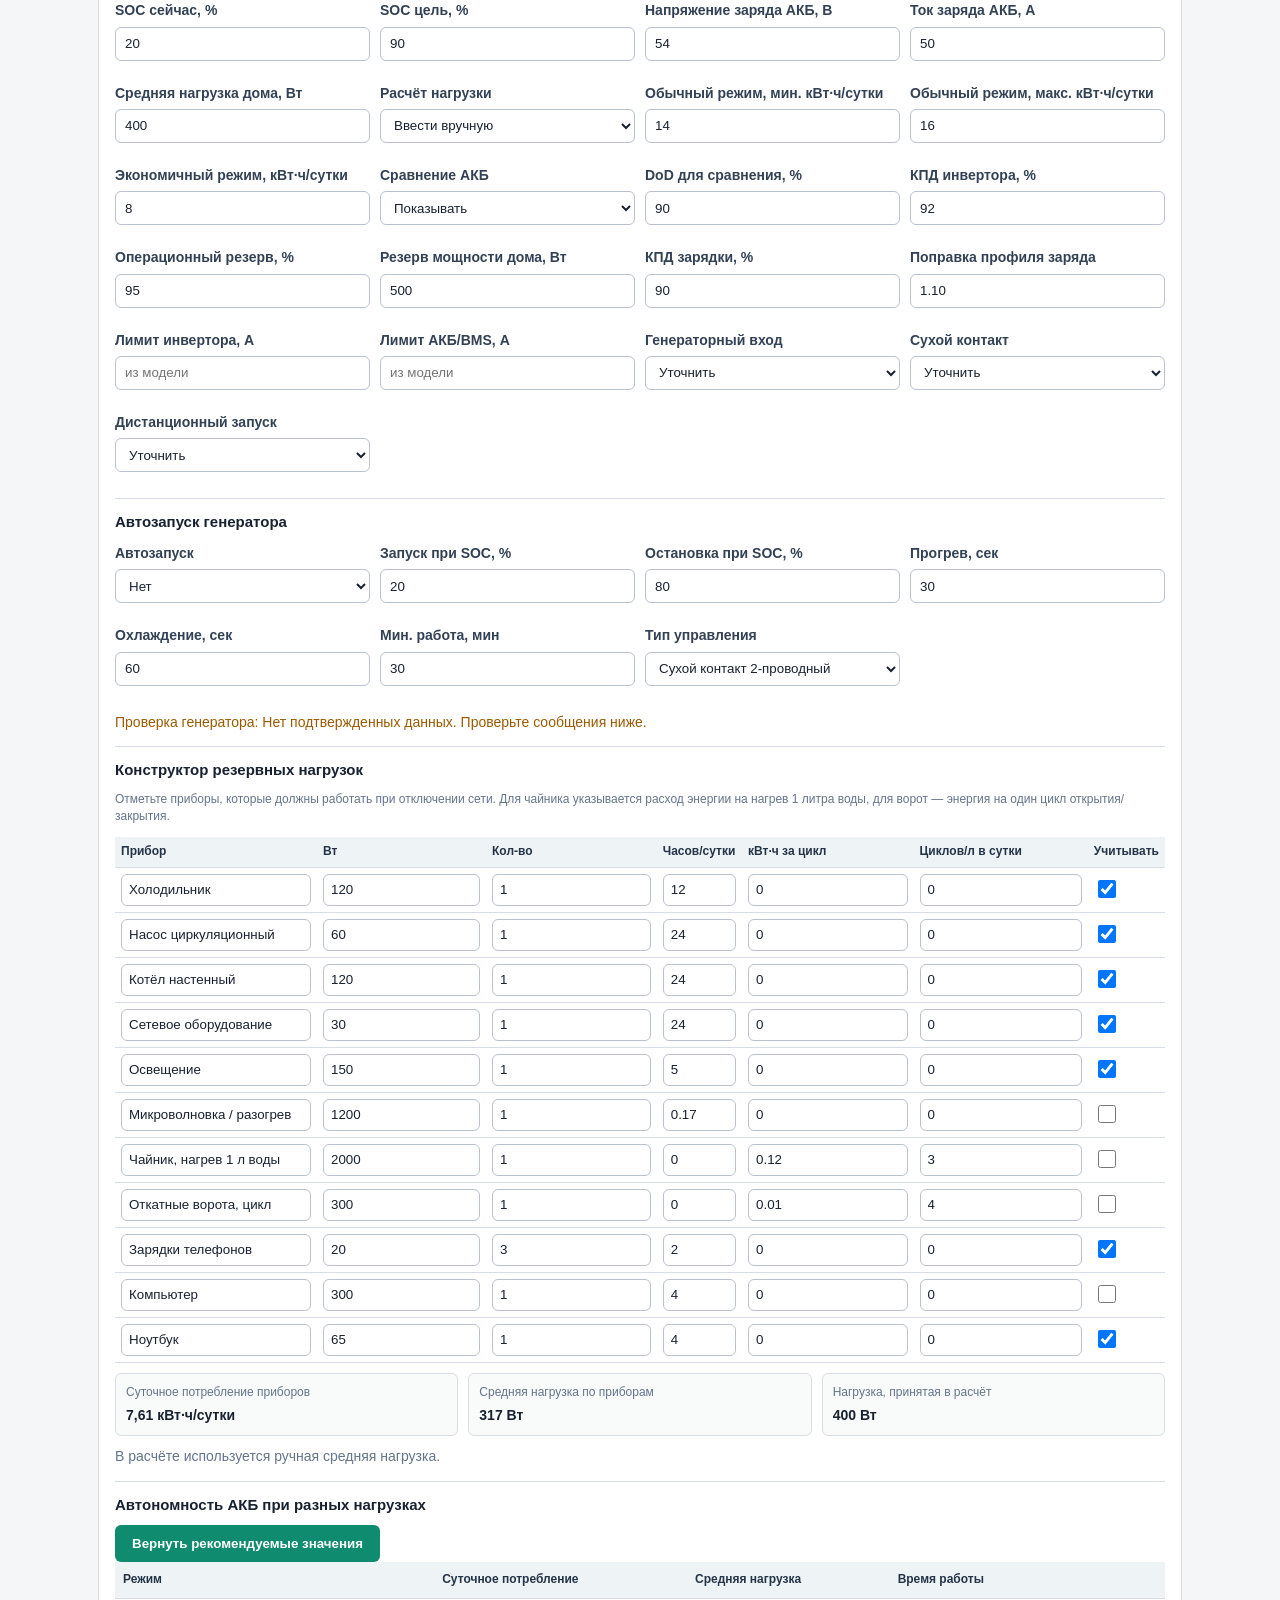
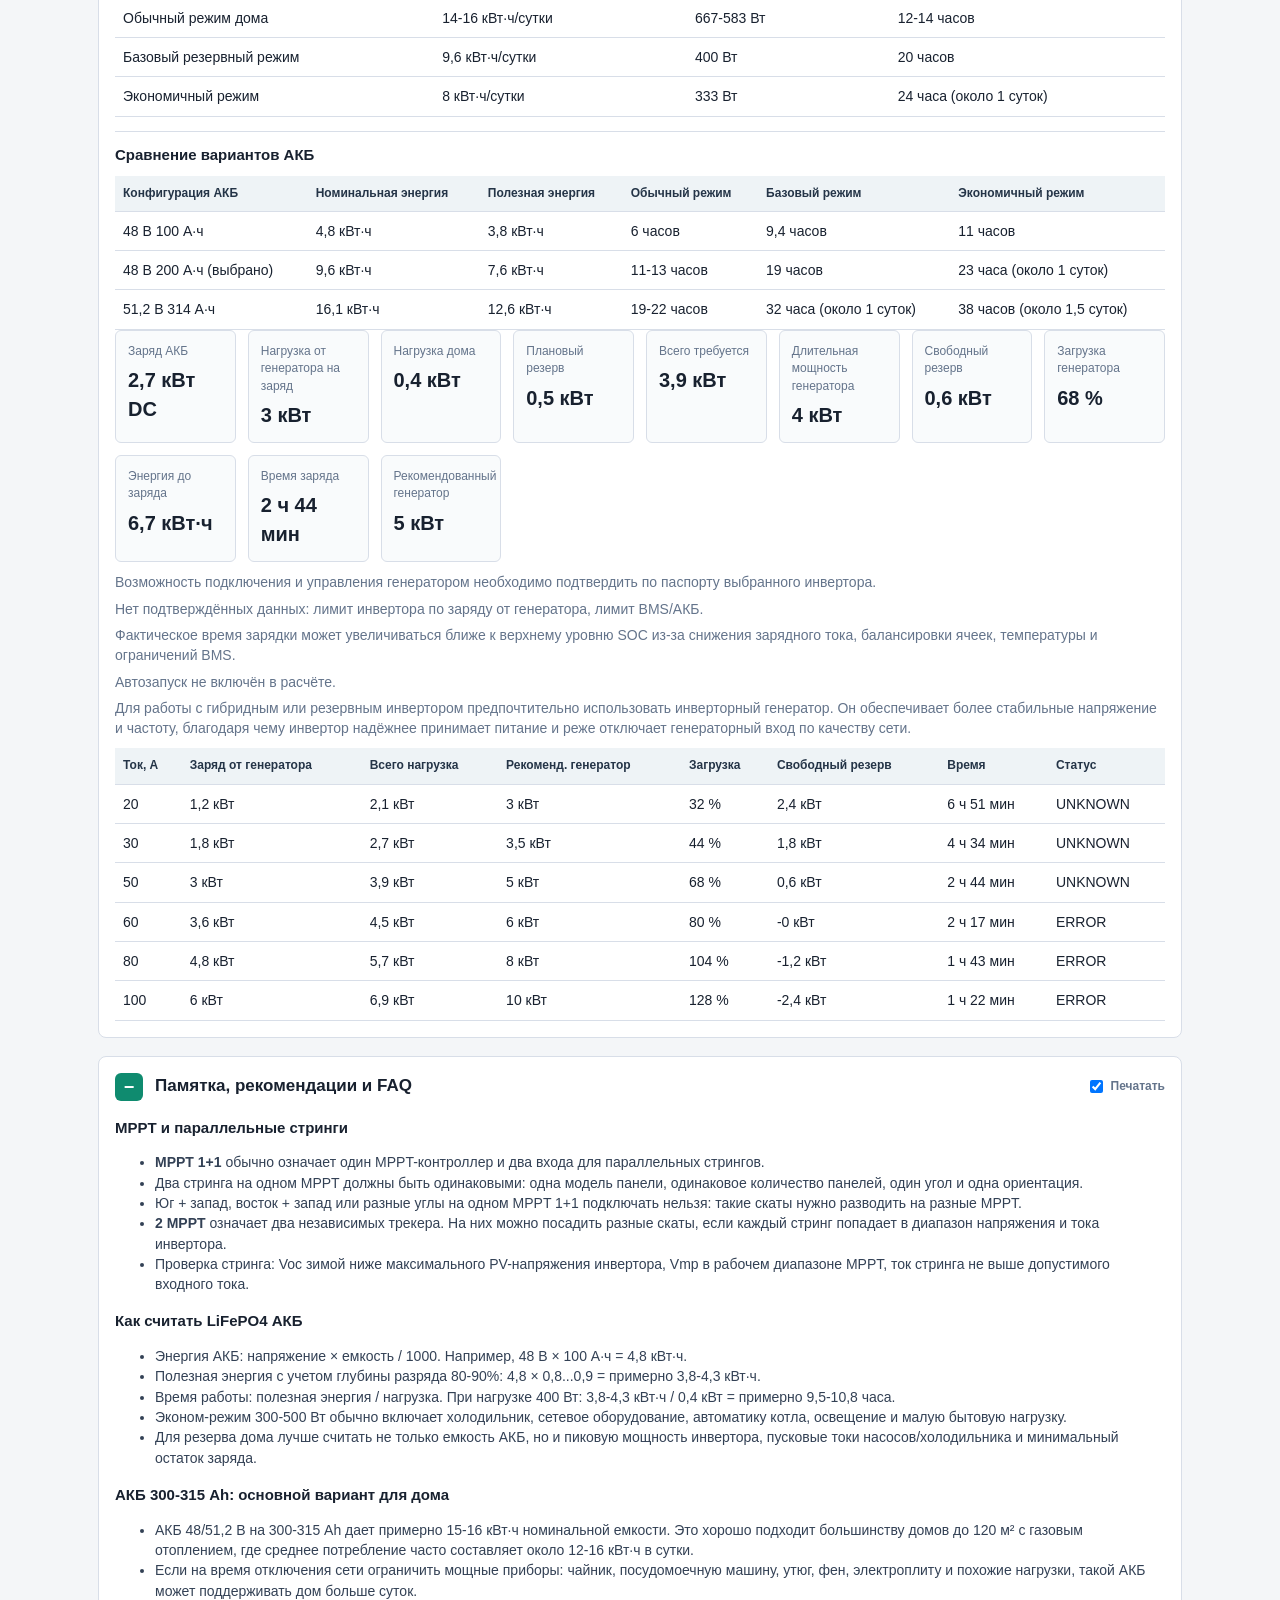
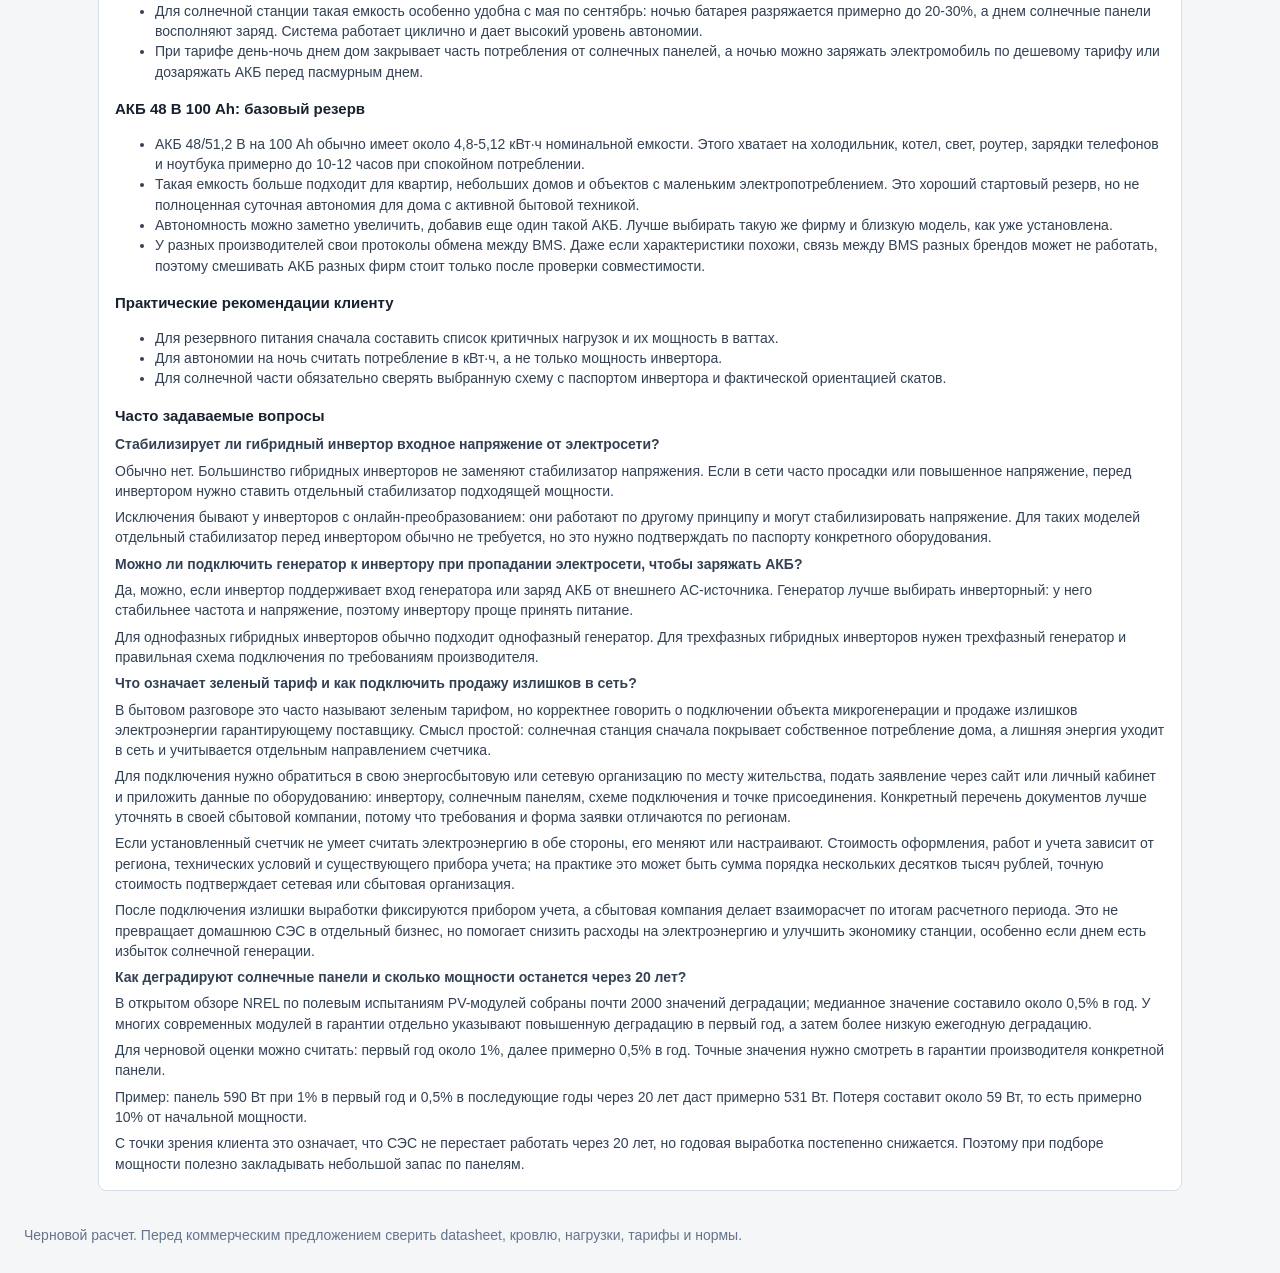
==== commit 3570e3ae: "Add optional company contacts in reports" ====
--- a/Web/index.html
+++ b/Web/index.html
@@ -28,6 +28,10 @@
           </span>
         </label>
       </div>
+      <label class="topbarCheck" title="Добавить контакты Line-Energy в PDF">
+        <input id="printCompanyContacts" type="checkbox" checked>
+        <span>Контакты</span>
+      </label>
       <button id="saveProposalBtn" type="button">Сохранить КП</button>
       <button id="archiveToggleBtn" type="button">Архив КП</button>
       <button id="printBtn" type="button">PDF</button>
--- a/Web/styles.css
+++ b/Web/styles.css
@@ -121,6 +121,25 @@
   background: rgba(15, 139, 111, 0.55);
 }
 
+.topbarCheck {
+  display: inline-flex;
+  align-items: center;
+  gap: 6px;
+  white-space: nowrap;
+  padding: 9px 10px;
+  border: 1px solid rgba(255, 255, 255, 0.28);
+  border-radius: 6px;
+  background: rgba(255, 255, 255, 0.06);
+  color: #fff;
+  font-size: 12px;
+  font-weight: 700;
+  cursor: pointer;
+}
+
+.topbarCheck input {
+  margin: 0;
+}
+
 .generatorControls {
   display: grid;
   grid-template-columns: repeat(4, minmax(150px, 1fr));
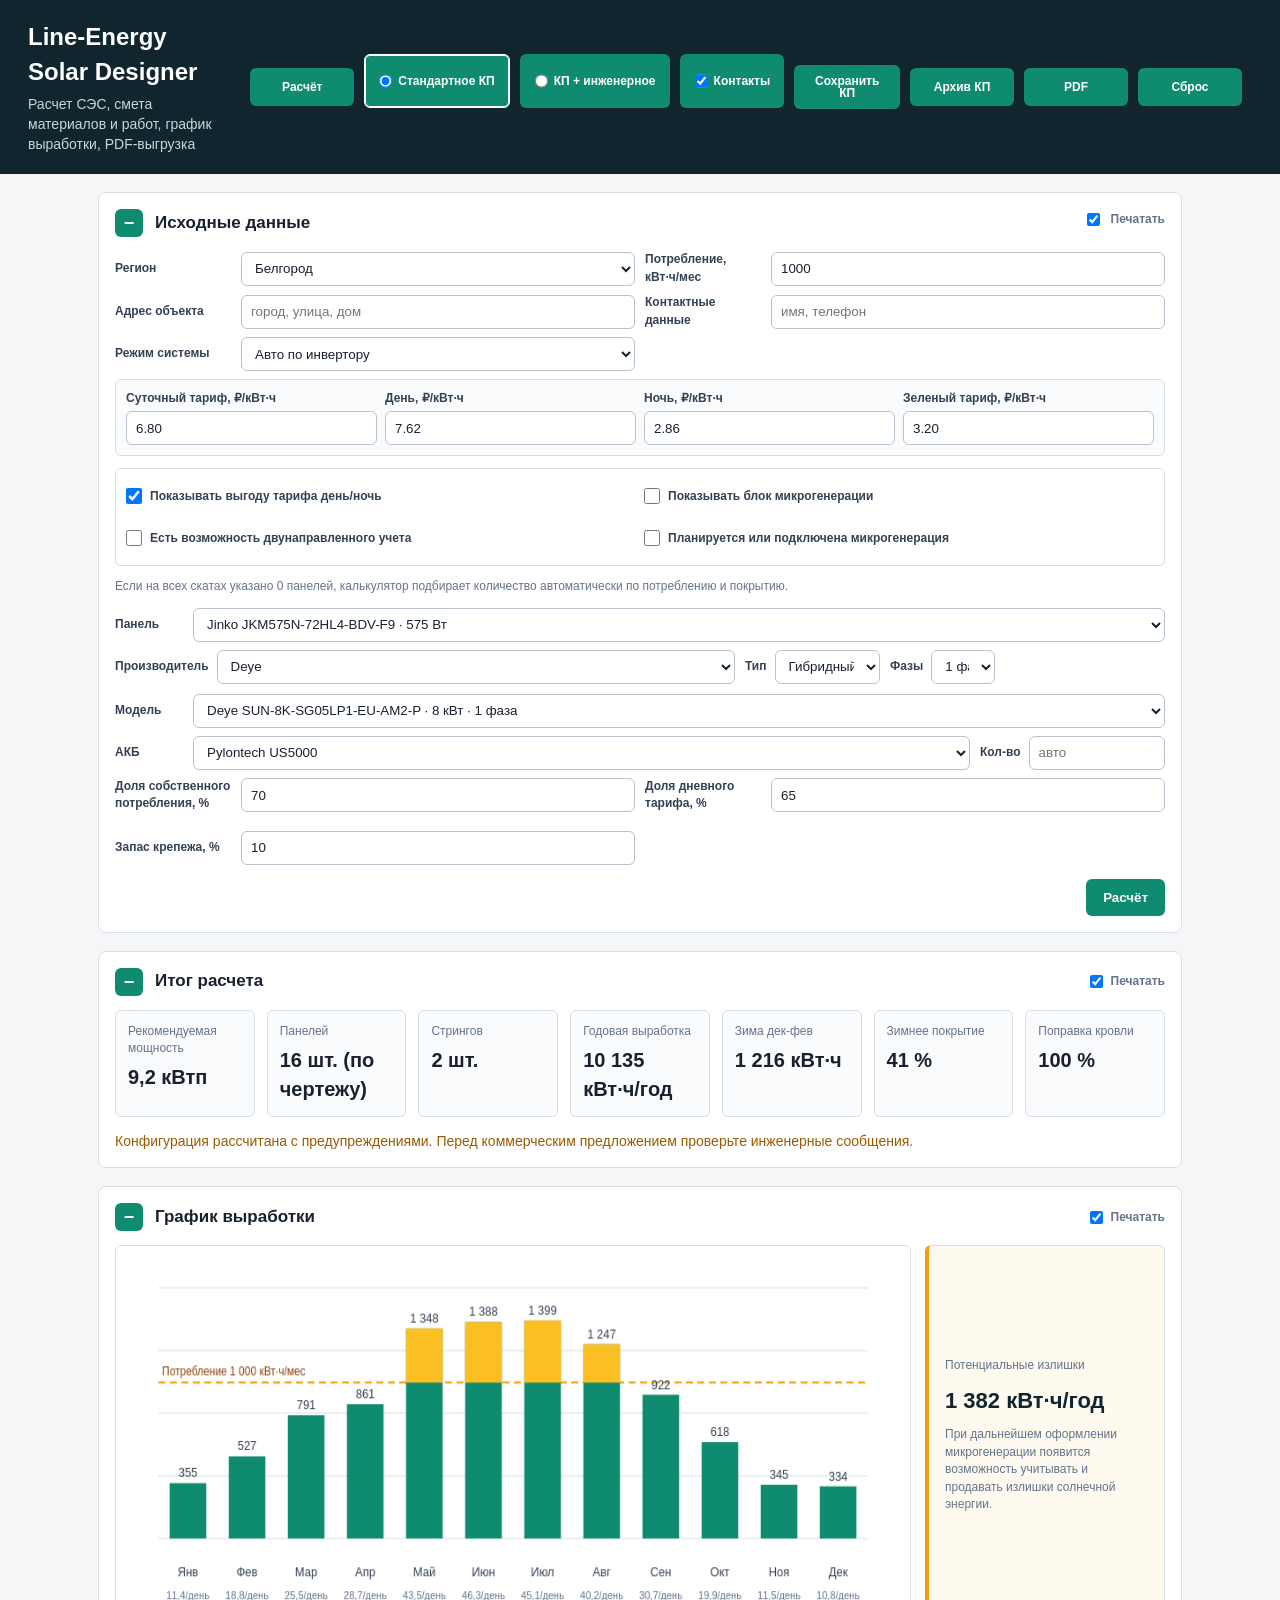
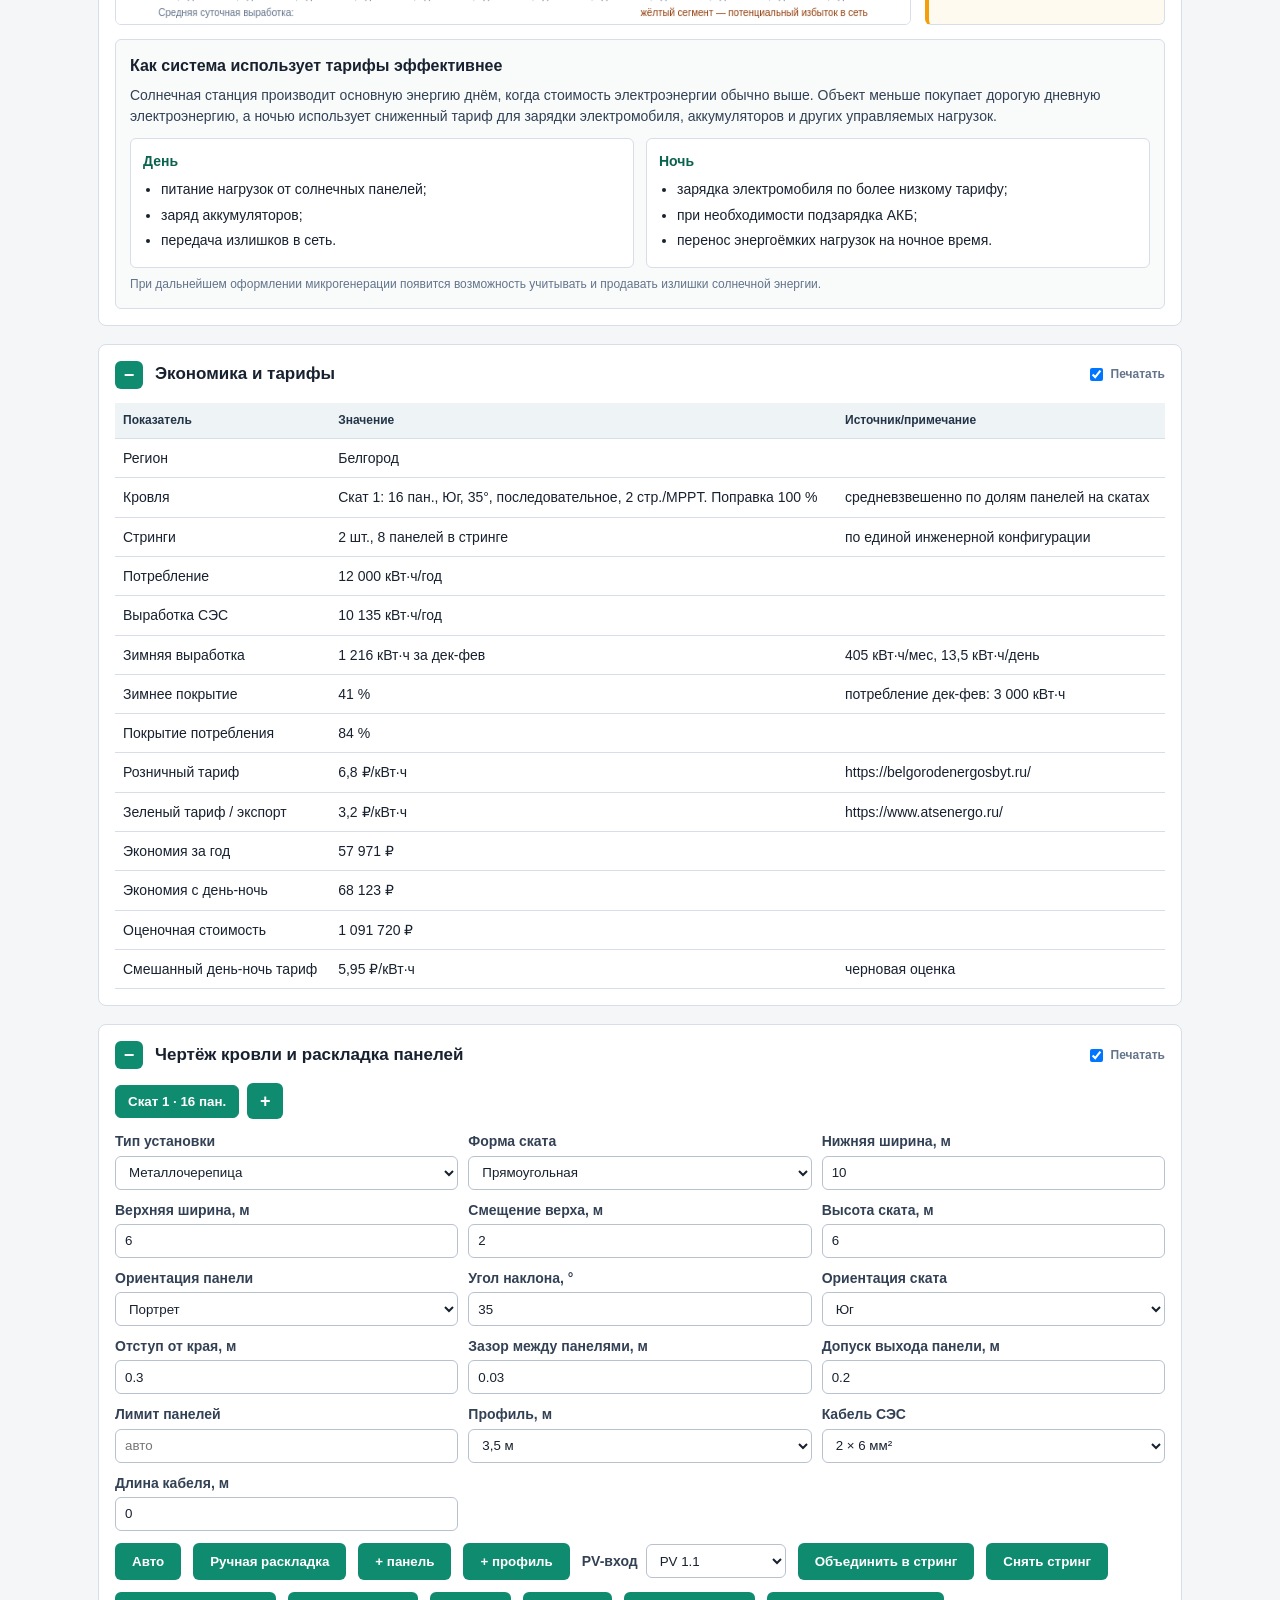
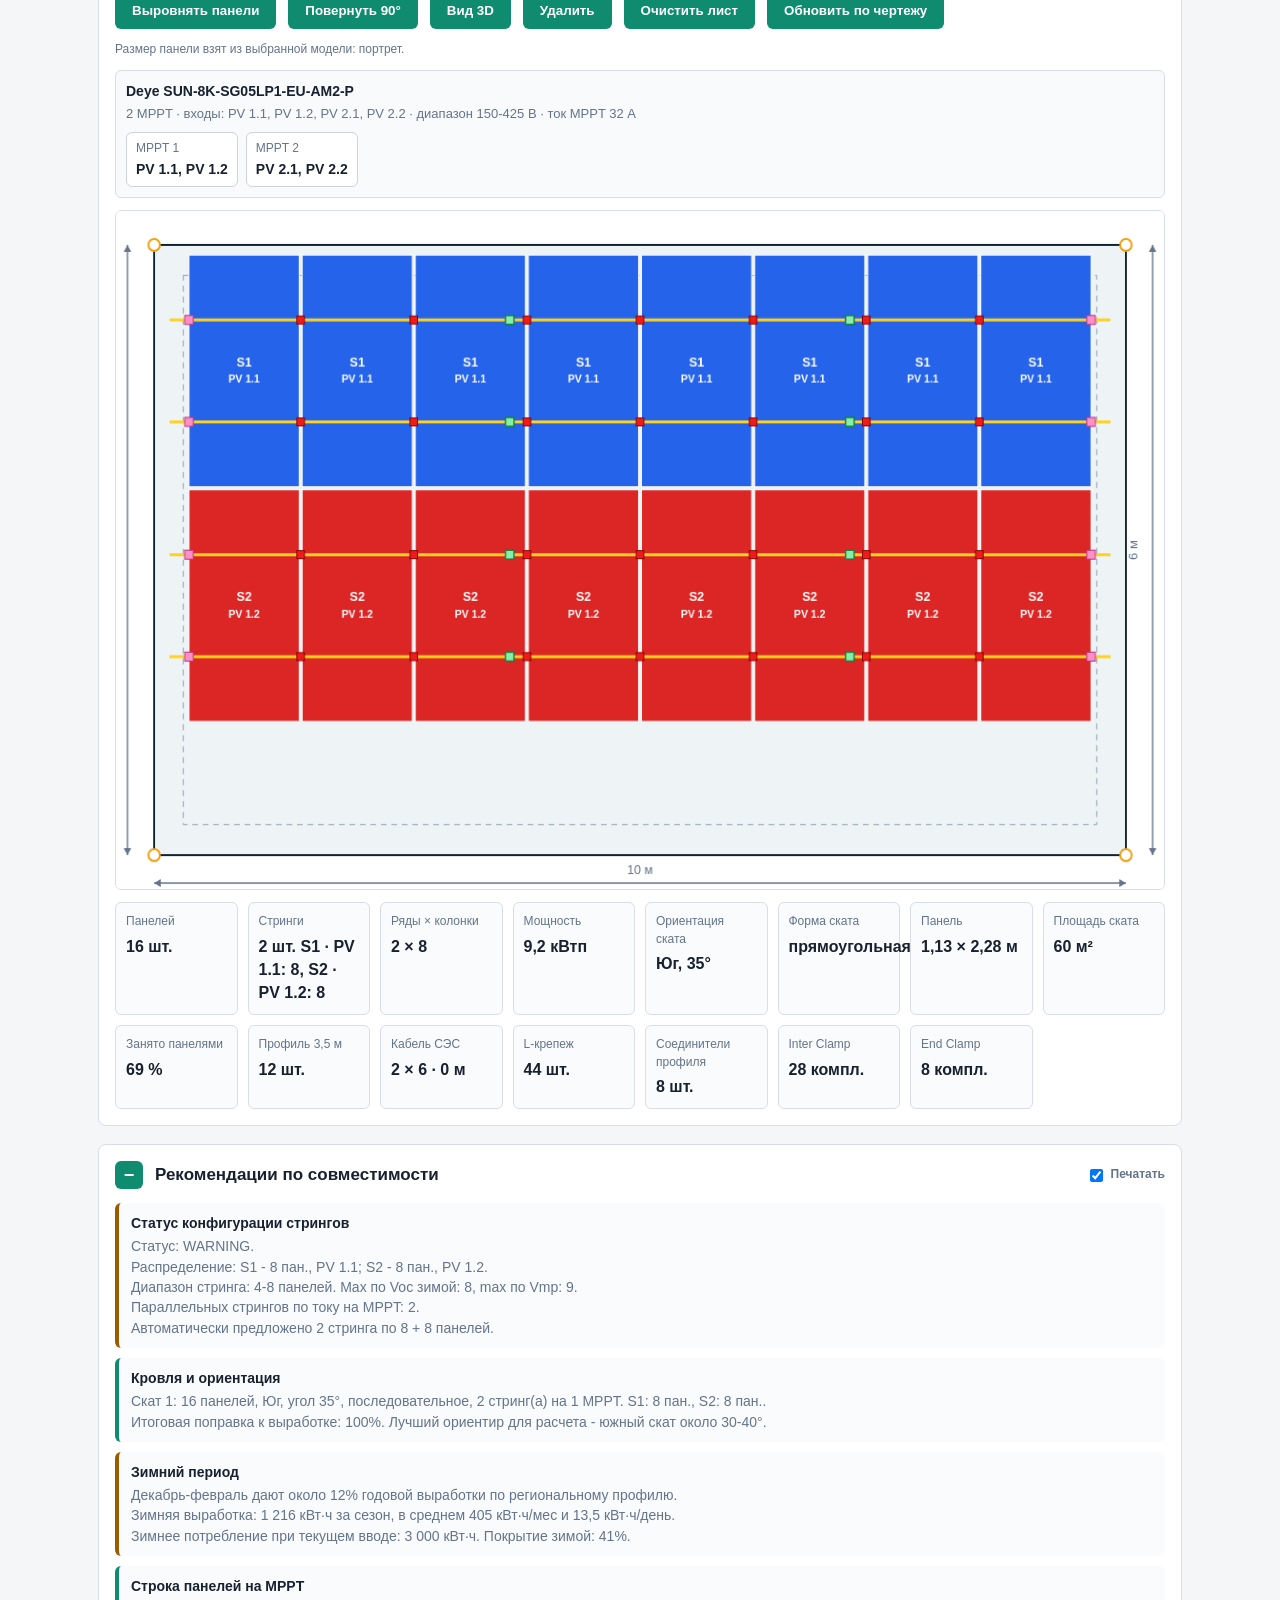
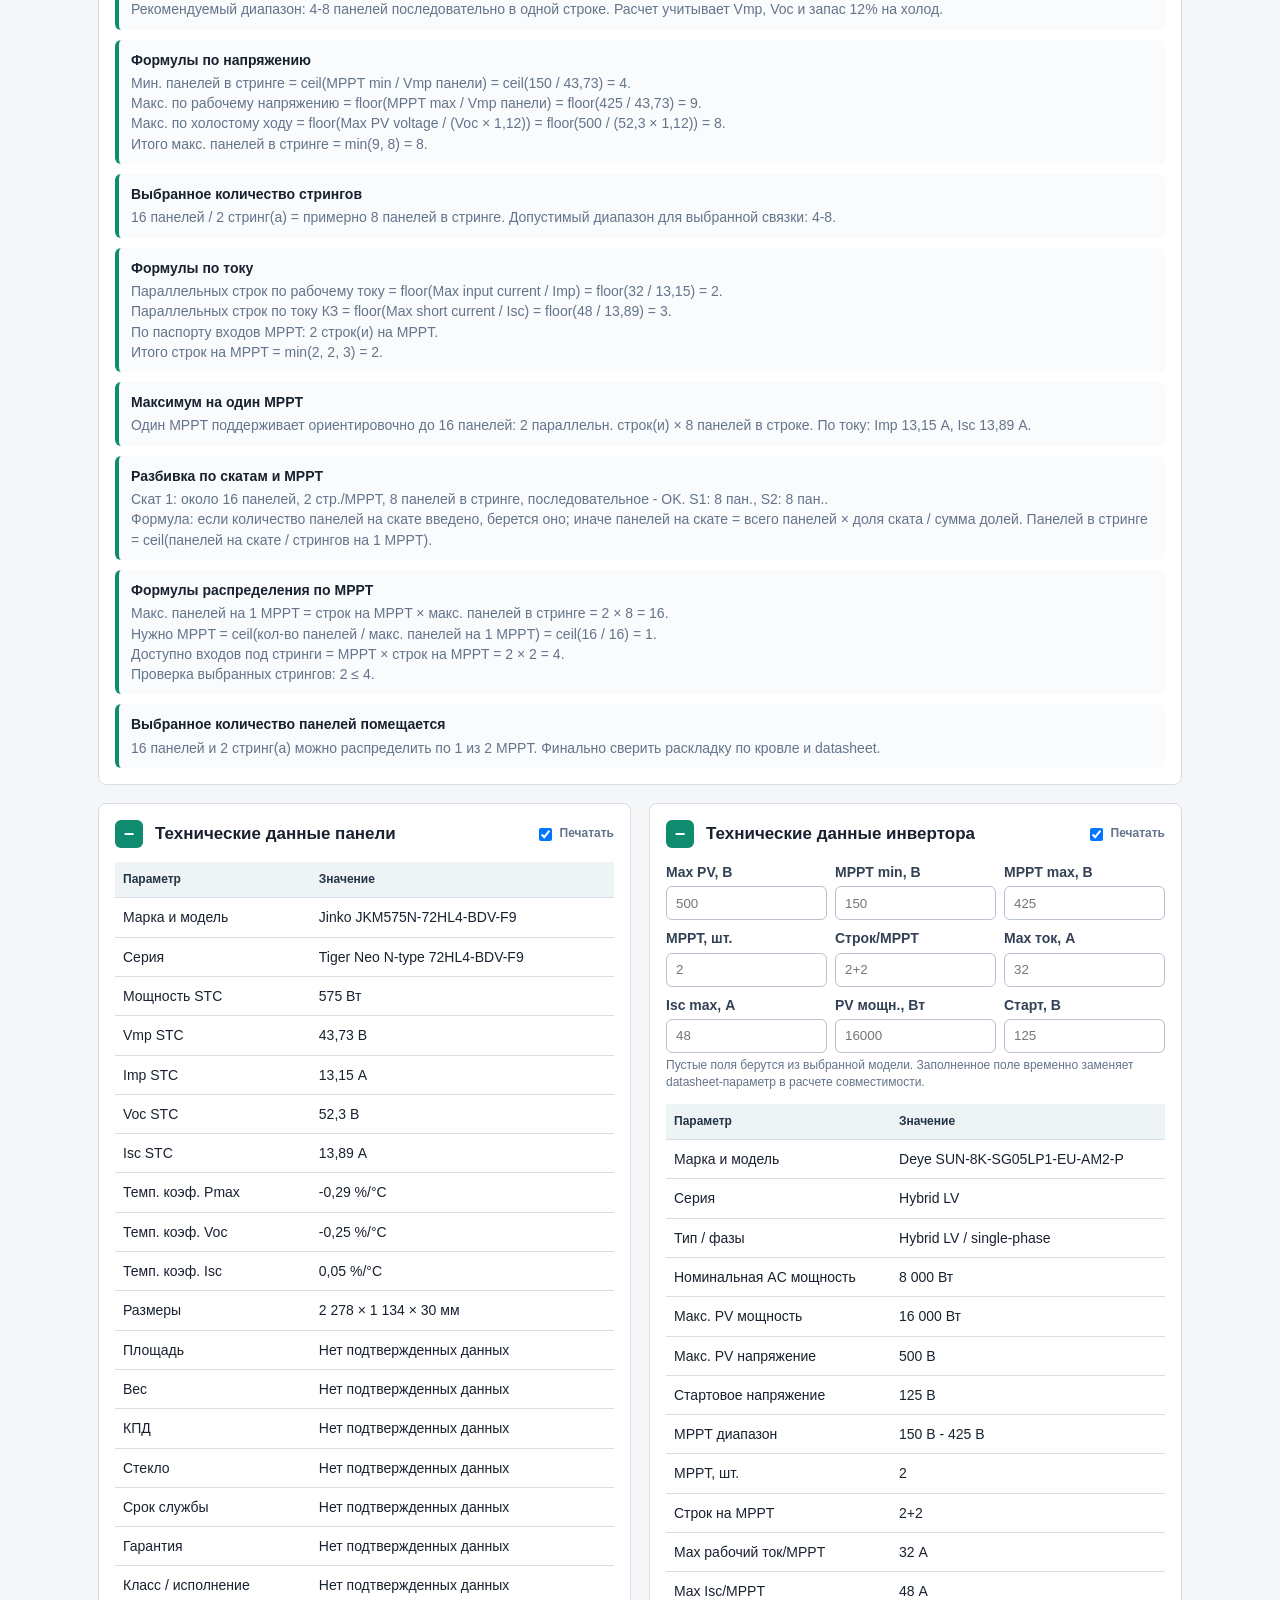
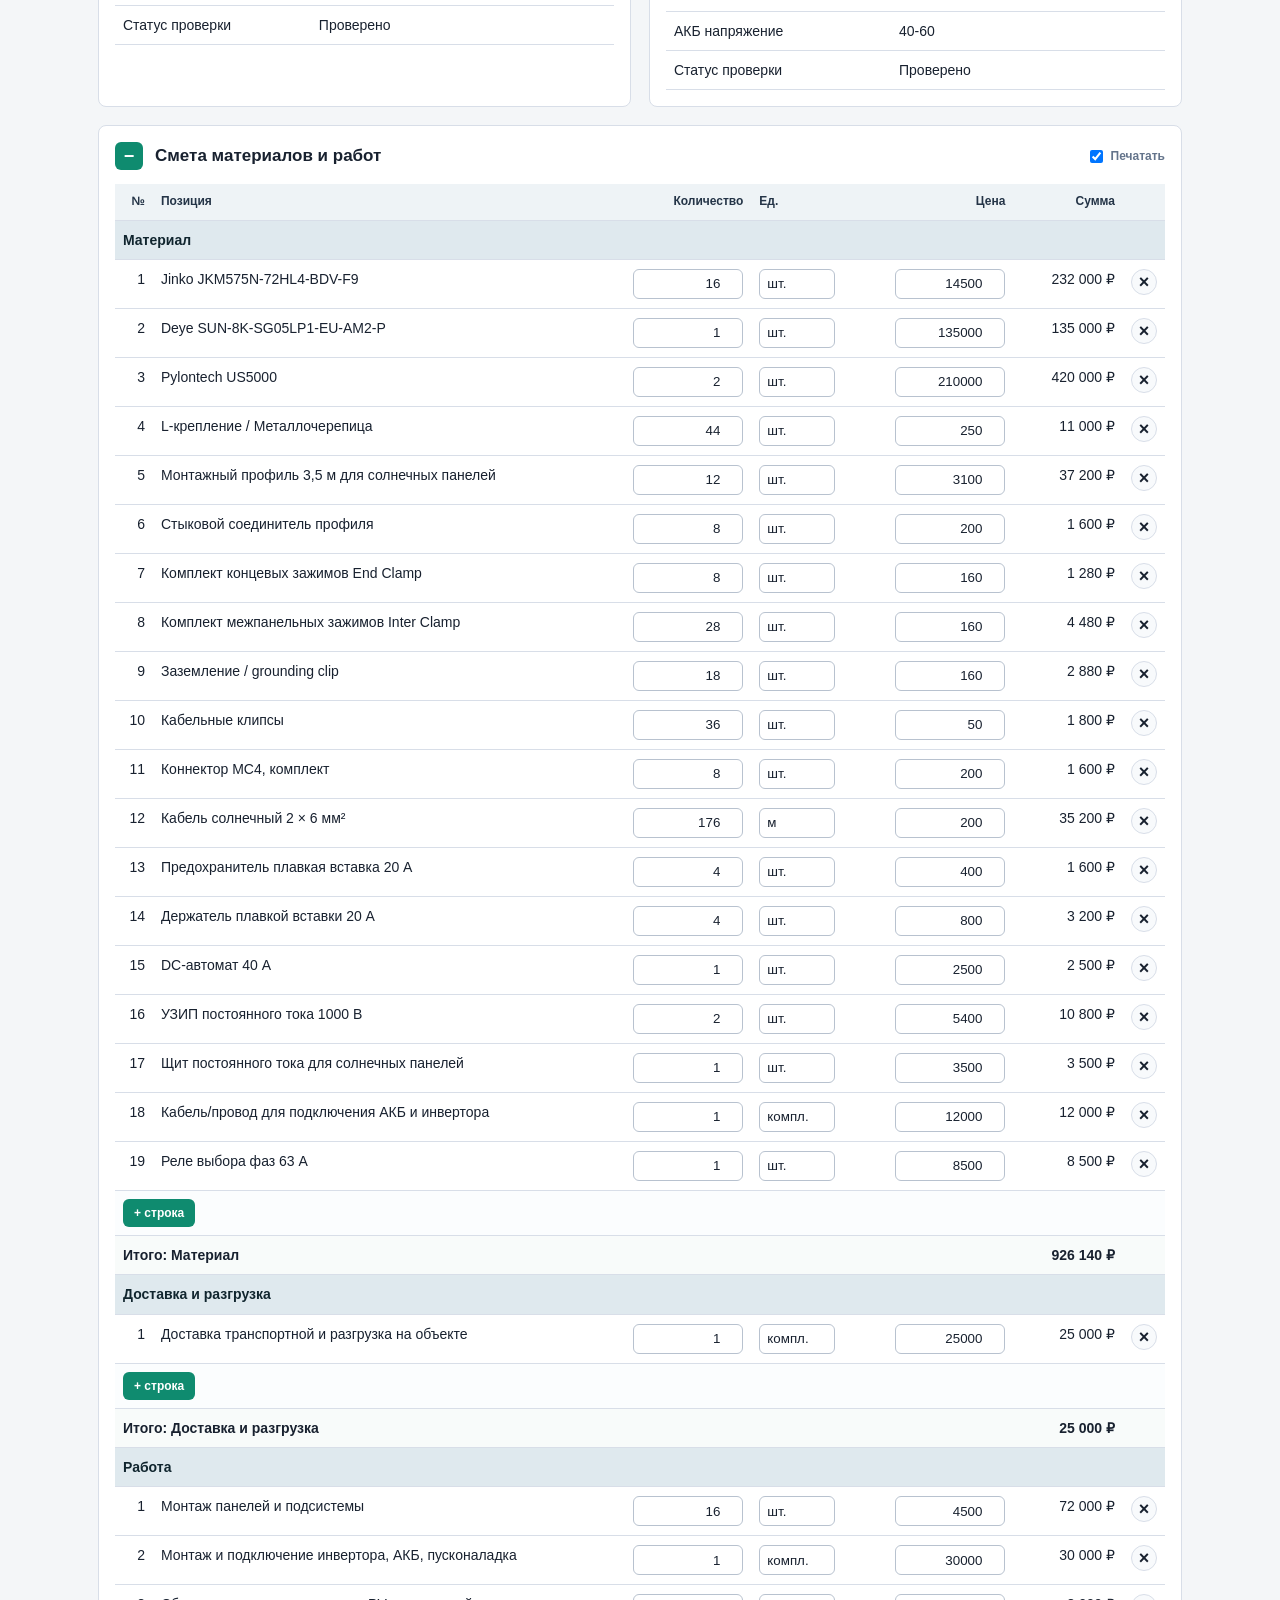
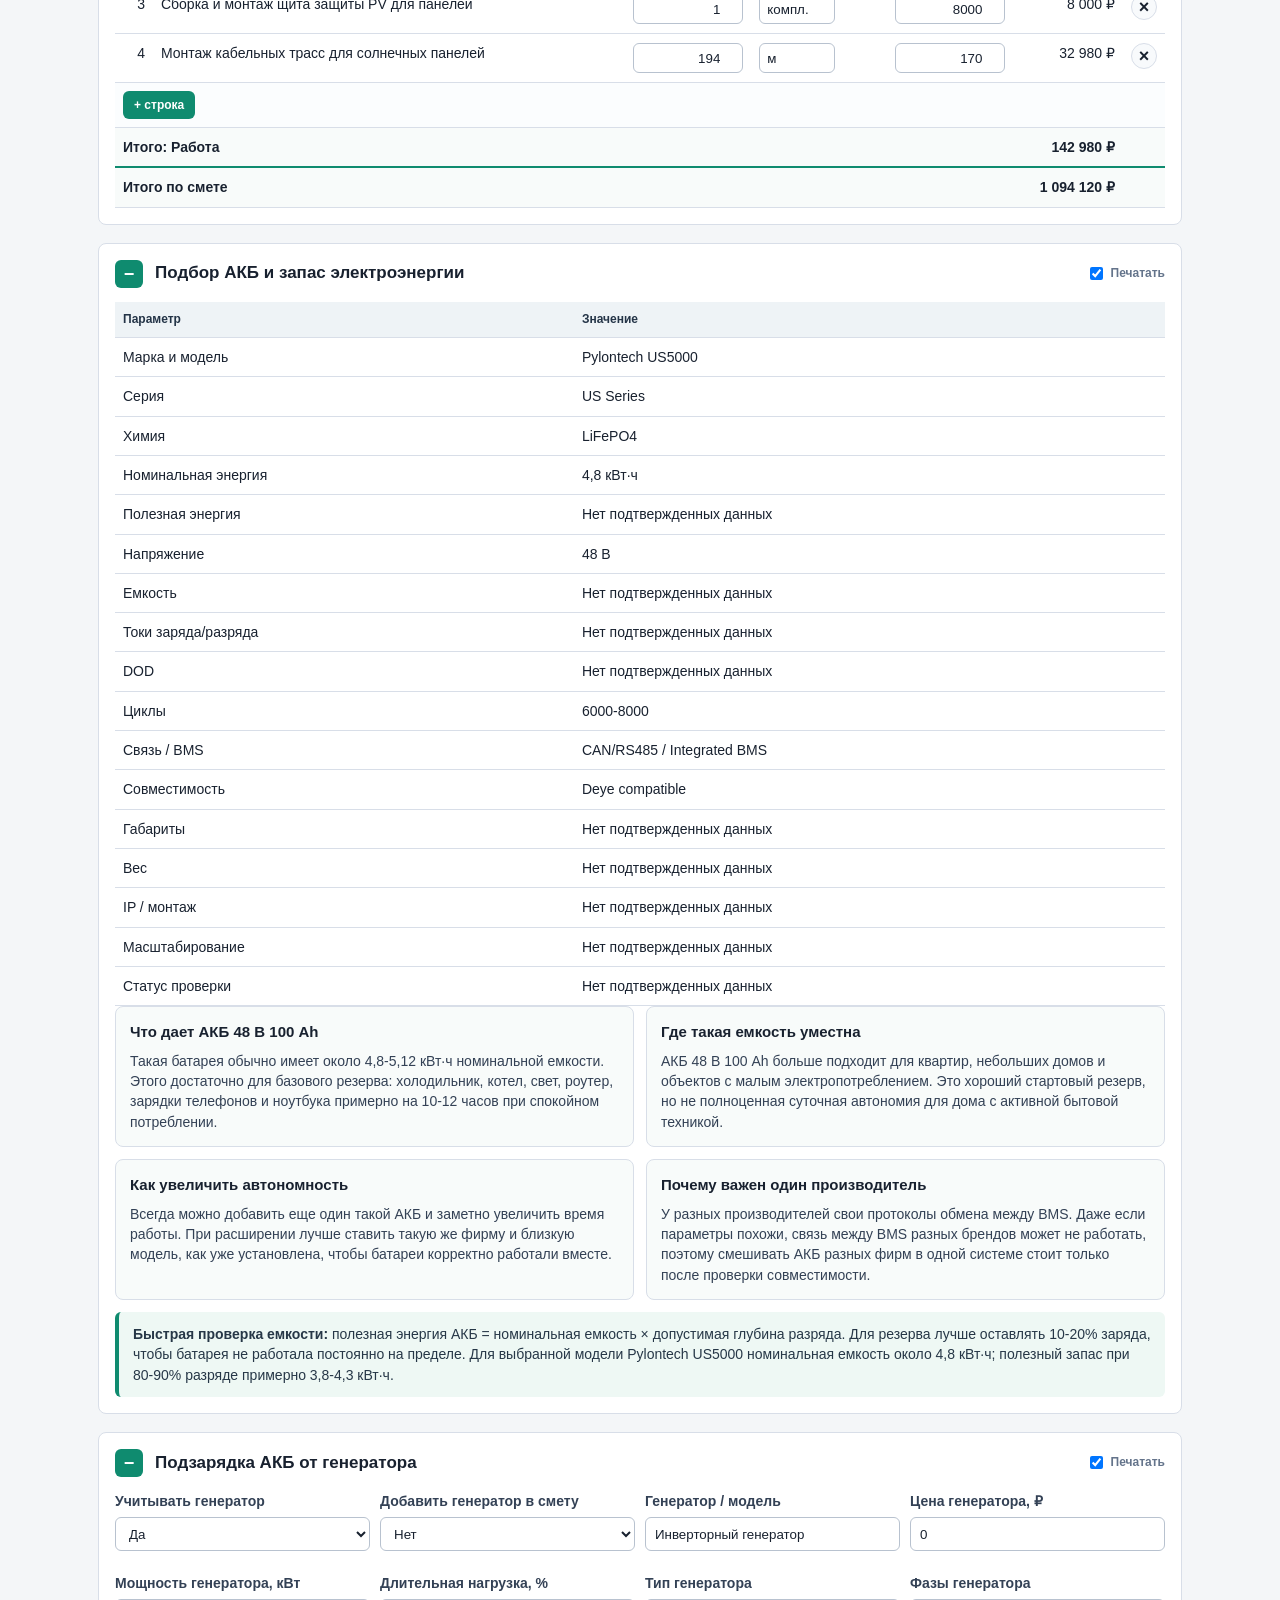
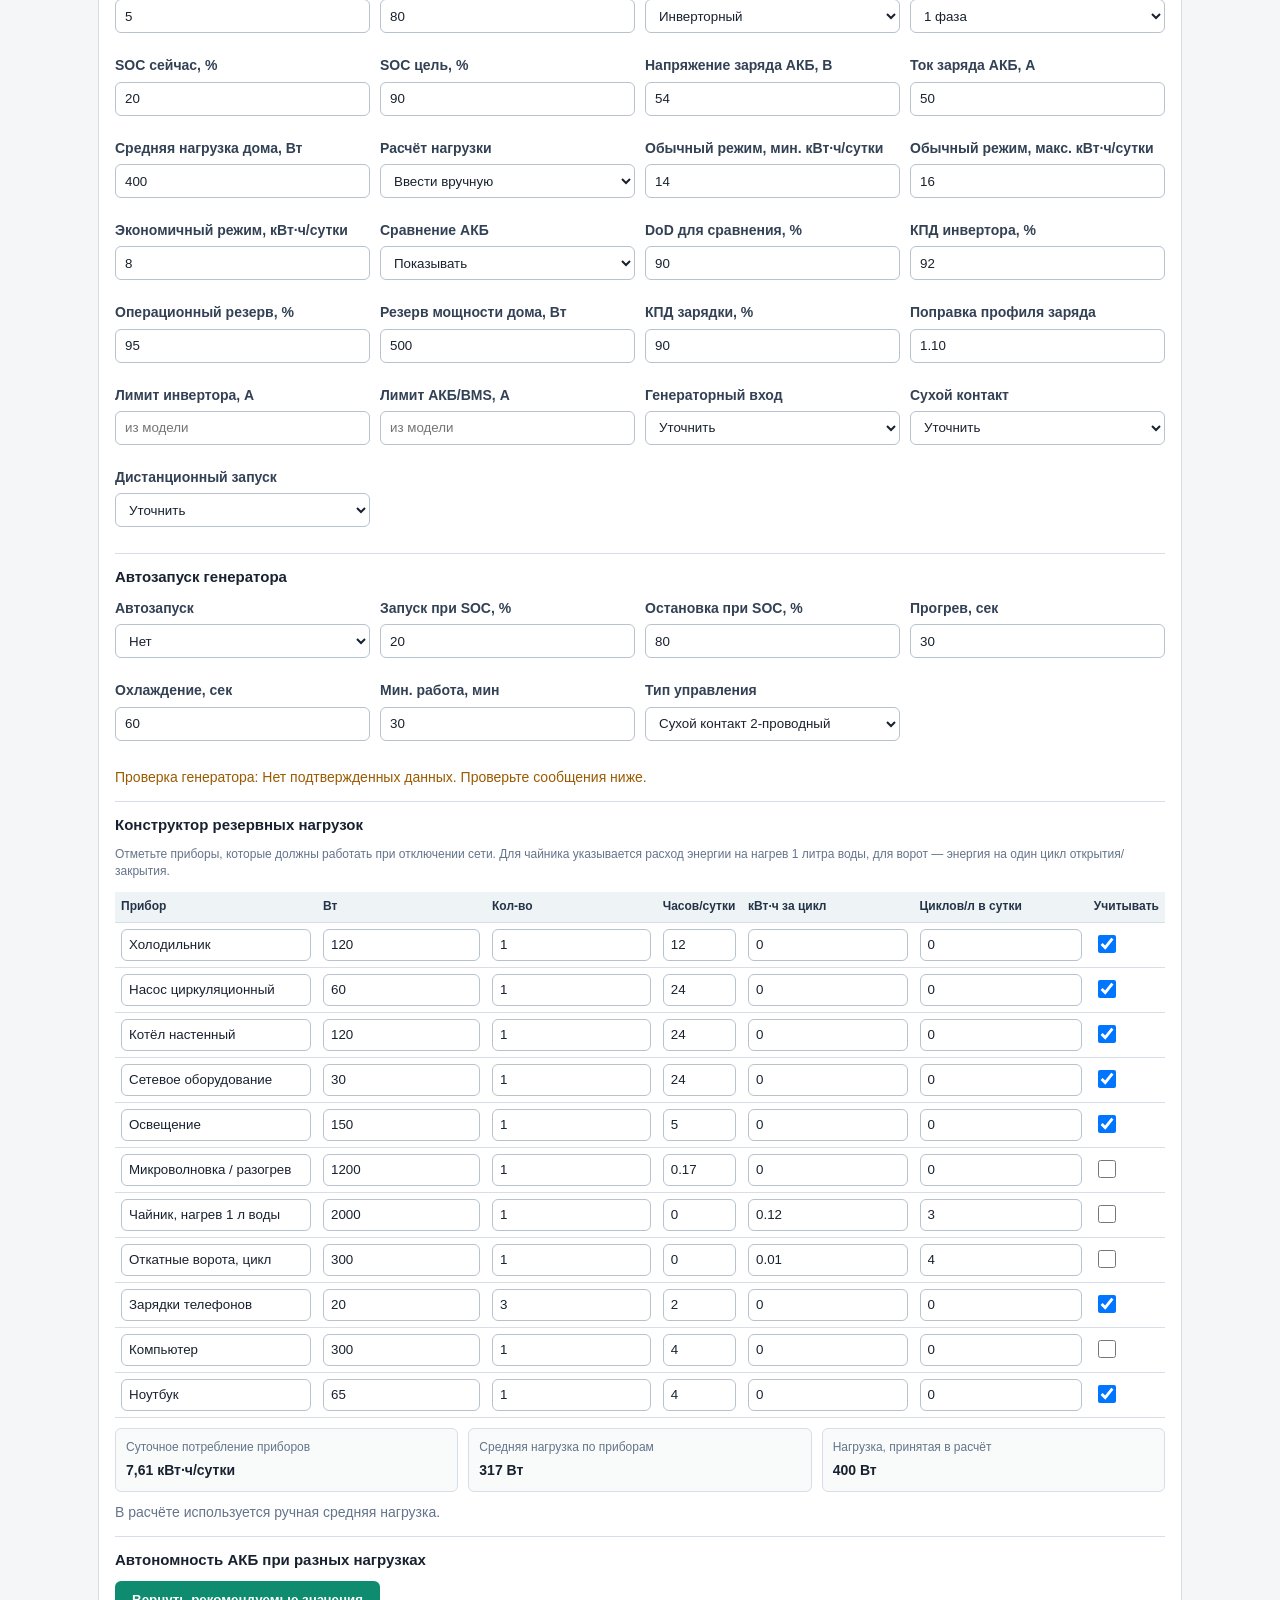
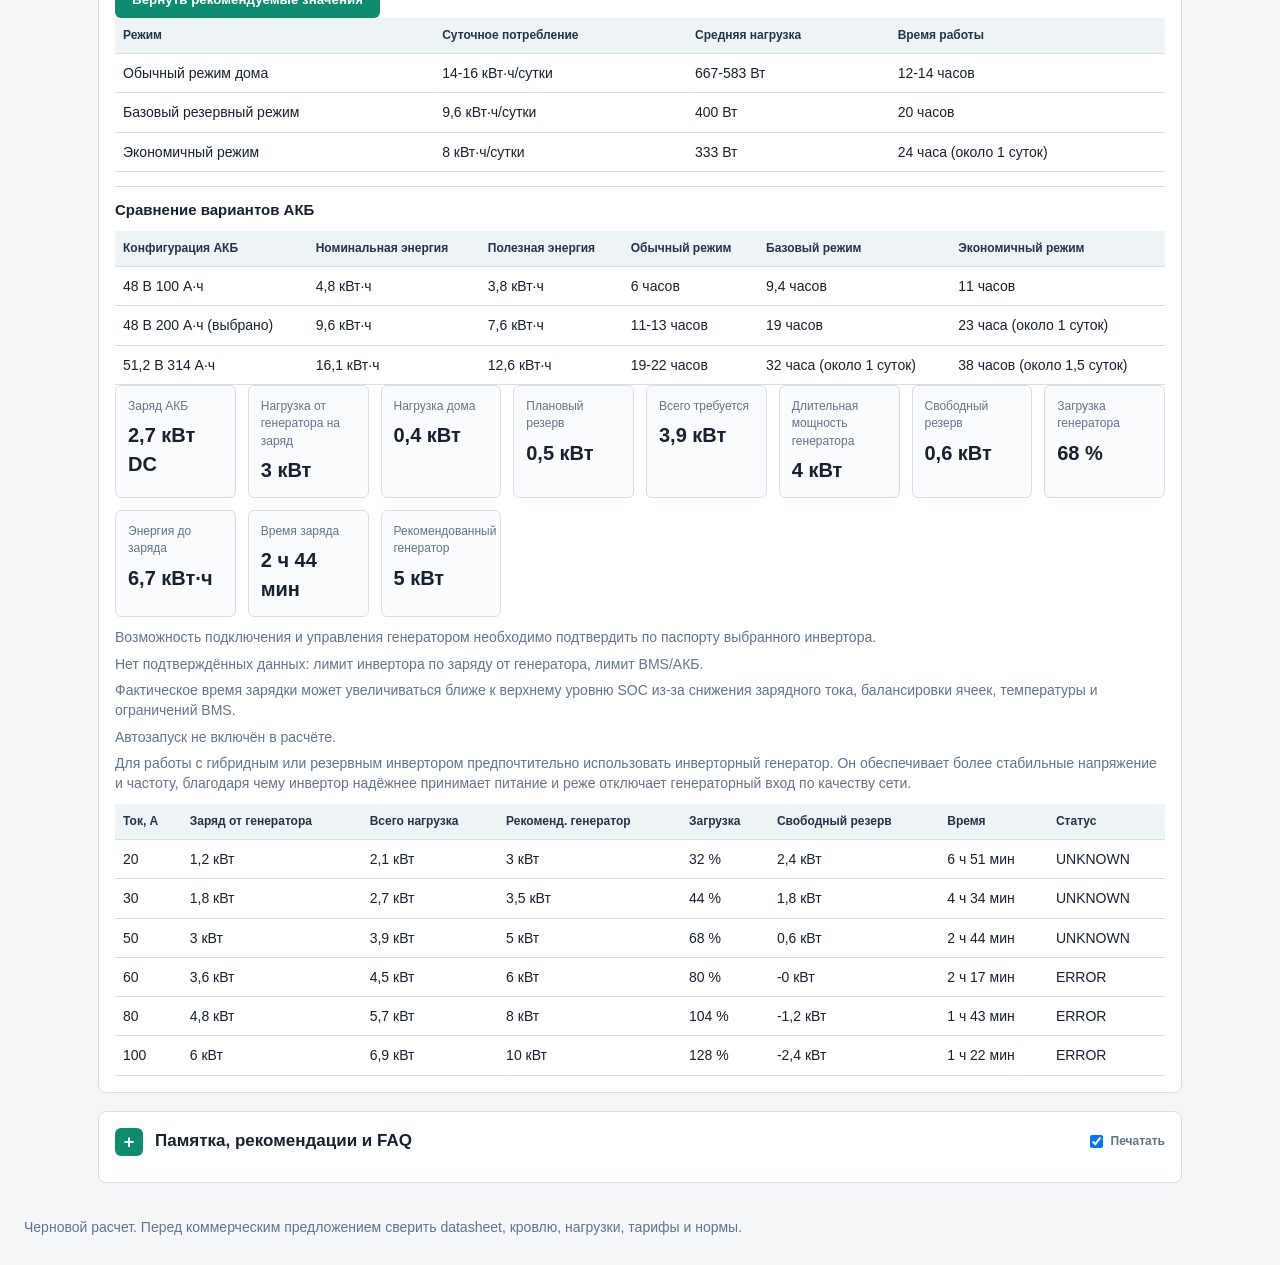
==== commit d92451b2: "Collapse appendix and default to Belgorod" ====
--- a/Web/index.html
+++ b/Web/index.html
@@ -780,7 +780,7 @@
       </div>
     </section>
 
-    <section class="panel appendixPanel">
+    <section class="panel appendixPanel isCollapsed">
       <h2>Памятка, рекомендации и FAQ</h2>
       <div id="appendixContent" class="appendixContent"></div>
     </section>
--- a/Web/styles.css
+++ b/Web/styles.css
@@ -74,9 +74,31 @@
   flex-wrap: nowrap;
 }
 
+.actions > button,
+.reportModeCard,
+.topbarCheck {
+  min-height: 38px;
+  min-width: 104px;
+  justify-content: center;
+  padding: 9px 14px;
+  border: 1px solid transparent;
+  border-radius: 6px;
+  background: var(--accent);
+  color: #fff;
+  font-size: 12px;
+  font-weight: 700;
+  line-height: 1;
+}
+
+.actions > button:hover,
+.reportModeCard:hover,
+.topbarCheck:hover {
+  background: var(--accent-dark);
+}
+
 .reportFormatControl {
   display: flex;
-  gap: 6px;
+  gap: 10px;
   align-items: center;
   max-width: none;
 }
@@ -89,13 +111,7 @@
   display: flex;
   align-items: center;
   gap: 6px;
-  min-width: 0;
   white-space: nowrap;
-  padding: 9px 12px;
-  border: 1px solid rgba(255, 255, 255, 0.28);
-  border-radius: 6px;
-  background: rgba(255, 255, 255, 0.06);
-  color: #fff;
   cursor: pointer;
 }
 
@@ -118,7 +134,7 @@
 
 .reportModeCard:has(input:checked) {
   border-color: #fff;
-  background: rgba(15, 139, 111, 0.55);
+  box-shadow: inset 0 0 0 1px #fff;
 }
 
 .topbarCheck {
@@ -126,13 +142,6 @@
   align-items: center;
   gap: 6px;
   white-space: nowrap;
-  padding: 9px 10px;
-  border: 1px solid rgba(255, 255, 255, 0.28);
-  border-radius: 6px;
-  background: rgba(255, 255, 255, 0.06);
-  color: #fff;
-  font-size: 12px;
-  font-weight: 700;
   cursor: pointer;
 }
 
@@ -253,8 +262,10 @@
 }
 
 .reportSection[data-report-section="contacts"] {
-  break-before: auto;
-  page-break-before: auto;
+  break-before: page;
+  page-break-before: always;
+  break-inside: avoid;
+  page-break-inside: avoid;
 }
 
 .commercialCover {
@@ -266,9 +277,12 @@
   flex-direction: column;
   gap: var(--sectionGap);
   padding: var(--pagePadding);
+  padding-bottom: 22px;
   color: var(--bodyColor);
   border: 1px solid var(--borderColor);
   background: #fff;
+  print-color-adjust: exact;
+  -webkit-print-color-adjust: exact;
 }
 
 .commercialCover::before {
@@ -277,9 +291,11 @@
   inset: 0;
   z-index: -1;
   background:
-    linear-gradient(rgba(255, 255, 255, 0.78), rgba(255, 255, 255, 0.9)),
+    linear-gradient(rgba(255, 255, 255, 0.5), rgba(255, 255, 255, 0.62)),
     var(--cover-bg, none) center bottom / cover no-repeat;
-  opacity: 0.42;
+  opacity: 0.74;
+  print-color-adjust: exact;
+  -webkit-print-color-adjust: exact;
 }
 
 .commercialCoverHeader,
@@ -335,7 +351,7 @@
   padding: 12px;
   border: 1px solid var(--borderColor);
   border-radius: var(--borderRadius);
-  background: var(--surfaceColor);
+  background: rgba(248, 251, 250, 0.58);
 }
 
 .proposalMetaBox div {
@@ -375,7 +391,7 @@
   padding: 10px 12px;
   border: 1px solid var(--borderColor);
   border-radius: var(--borderRadius);
-  background: var(--surfaceColor);
+  background: rgba(248, 251, 250, 0.58);
 }
 
 .projectIdentityGrid strong,
@@ -392,7 +408,23 @@
 }
 
 .commercialCover .projectCoverImage {
-  display: none;
+  display: block;
+  position: absolute;
+  inset: 0;
+  z-index: -2;
+  pointer-events: none;
+}
+
+.commercialCover .projectCoverImage img {
+  width: 100%;
+  height: 100%;
+  max-height: none;
+  object-fit: cover;
+  border-radius: 0;
+  opacity: 0.36;
+  filter: saturate(1.08) contrast(1.04);
+  print-color-adjust: exact;
+  -webkit-print-color-adjust: exact;
 }
 
 .commercialSystemSummary {
@@ -400,7 +432,7 @@
   border: 1px solid var(--borderColor);
   border-left: 5px solid var(--primaryColor);
   border-radius: var(--borderRadius);
-  background: #fff;
+  background: rgba(255, 255, 255, 0.66);
 }
 
 .commercialSystemSummary h2 {
@@ -452,7 +484,7 @@
   padding: 13px;
   border: 1px solid var(--borderColor);
   border-radius: var(--borderRadius);
-  background: var(--surfaceColor);
+  background: rgba(248, 251, 250, 0.6);
 }
 
 .coverKpiCard strong {
@@ -462,11 +494,11 @@
 }
 
 .coverPriceBlock {
-  margin-top: auto;
+  margin-top: 0;
   padding: 20px 22px;
   border: 2px solid var(--primaryColor);
   border-radius: var(--borderRadius);
-  background: #f5fbf8;
+  background: rgba(245, 251, 248, 0.66);
 }
 
 .coverPriceBlock span {
@@ -493,9 +525,12 @@
 }
 
 .commercialCoverFooter {
+  position: static;
+  margin-top: auto;
   padding-top: 12px;
   border-top: 1px solid var(--borderColor);
   align-items: flex-end;
+  background: transparent;
 }
 
 .commercialCoverFooter div:first-child {
@@ -1417,6 +1452,8 @@
   grid-template-columns: repeat(2, minmax(0, 1fr));
   gap: 16px;
   margin-top: 18px;
+  break-inside: avoid;
+  page-break-inside: avoid;
 }
 
 .contactQrCard {
@@ -1875,6 +1912,13 @@
 }
 
 @media print {
+  *,
+  *::before,
+  *::after {
+    print-color-adjust: exact;
+    -webkit-print-color-adjust: exact;
+  }
+
   body {
     background: #fff;
   }
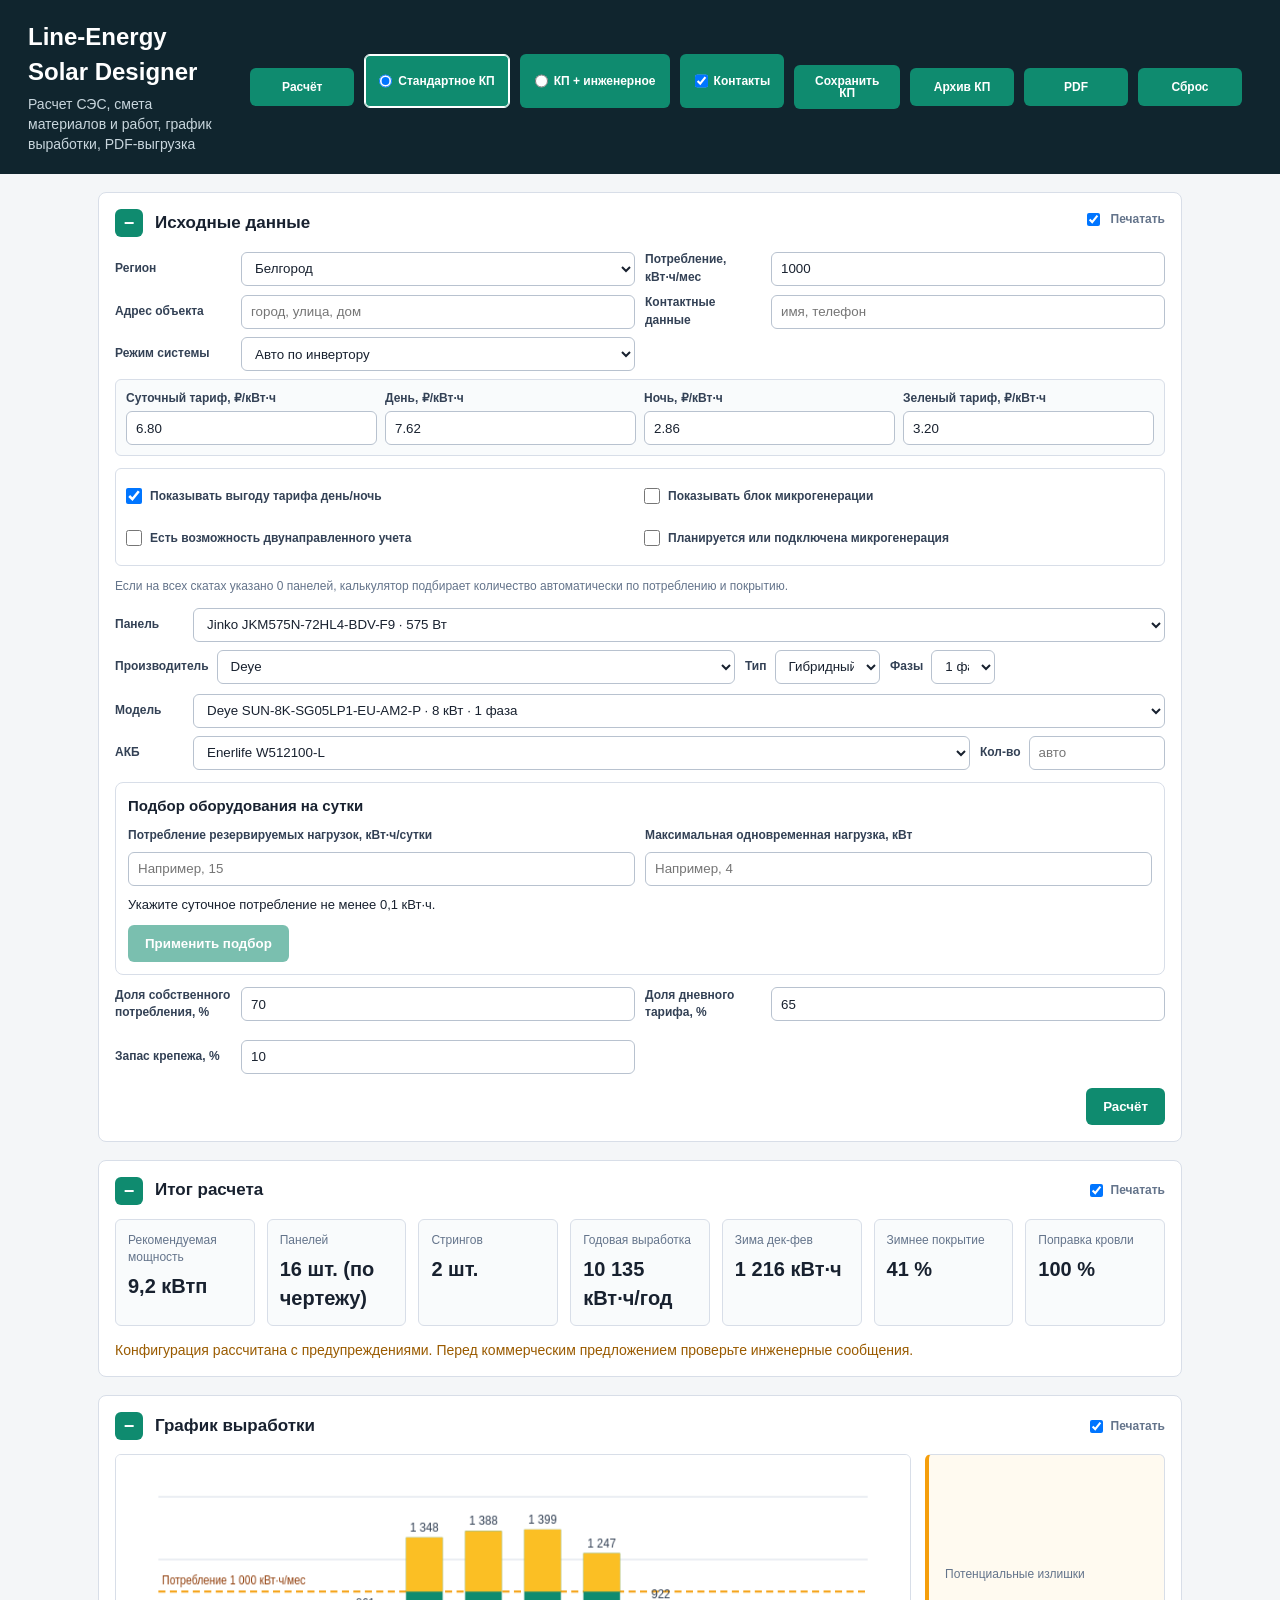
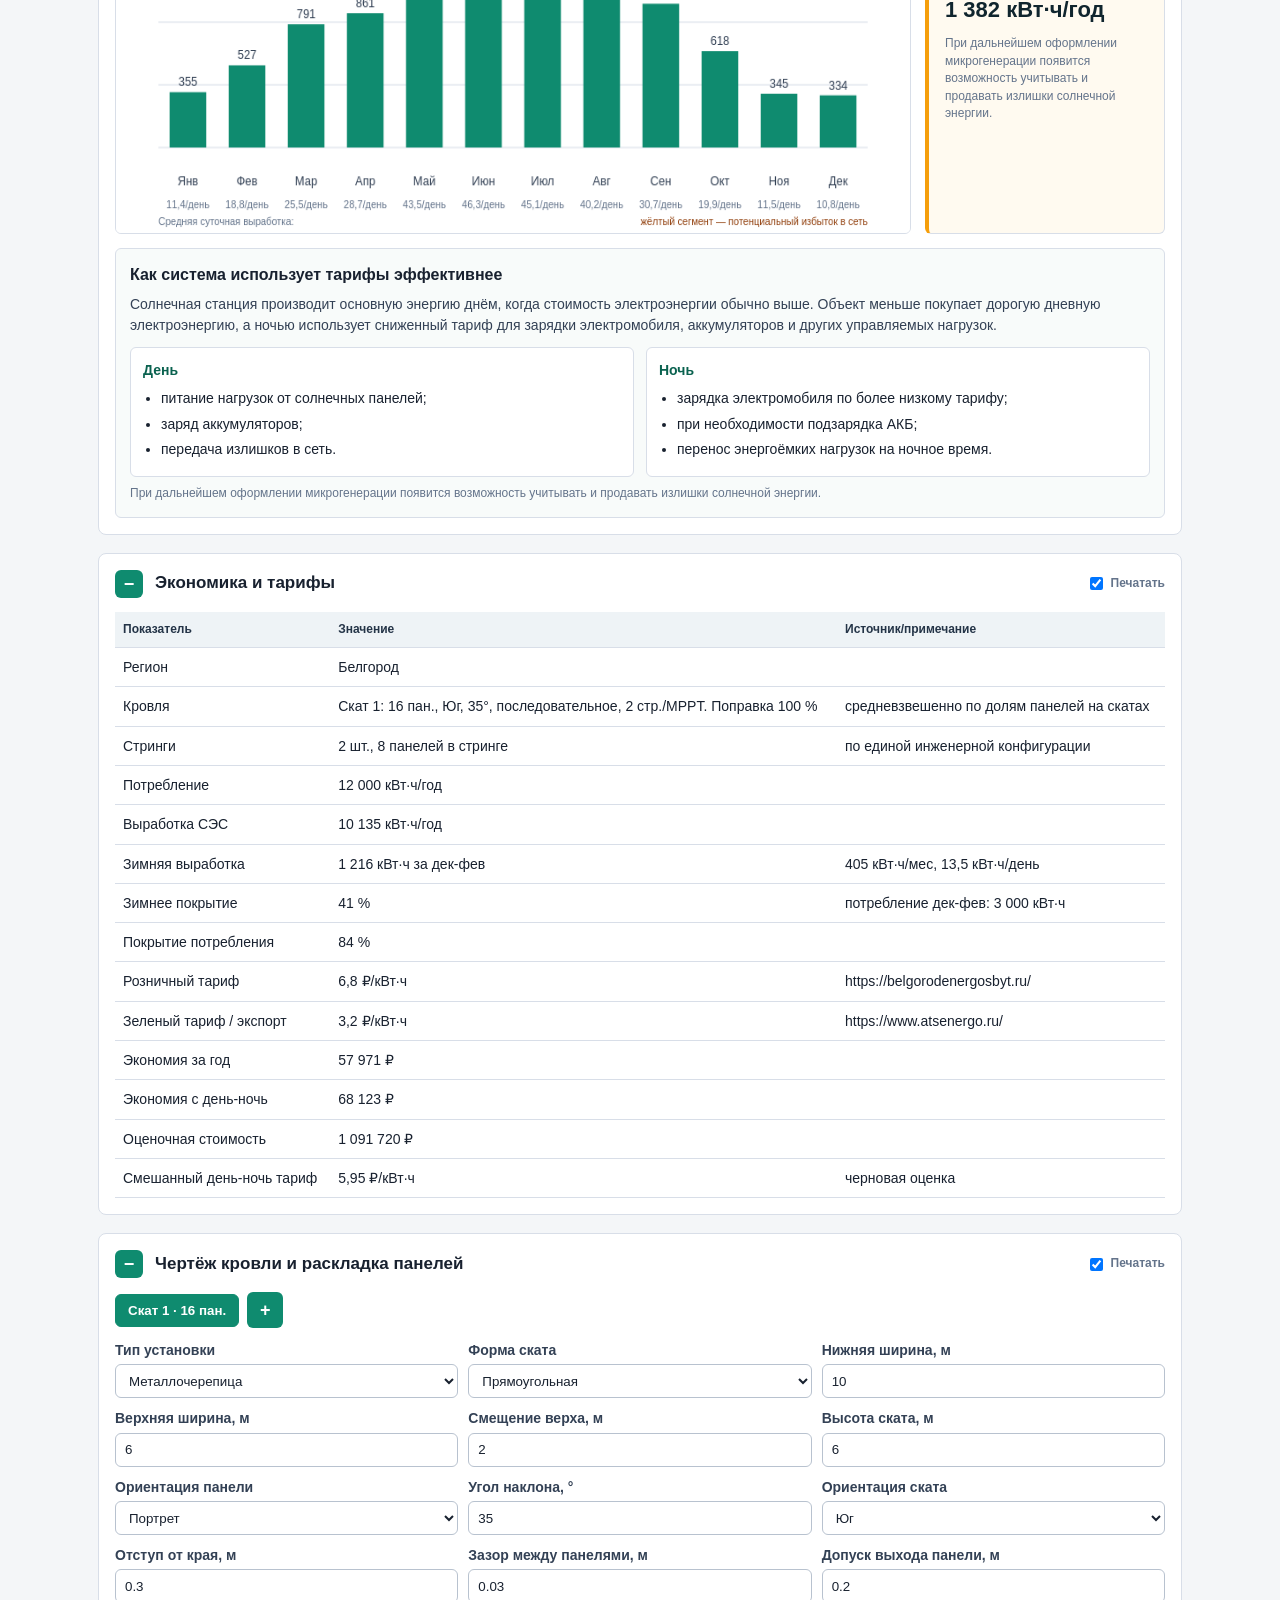
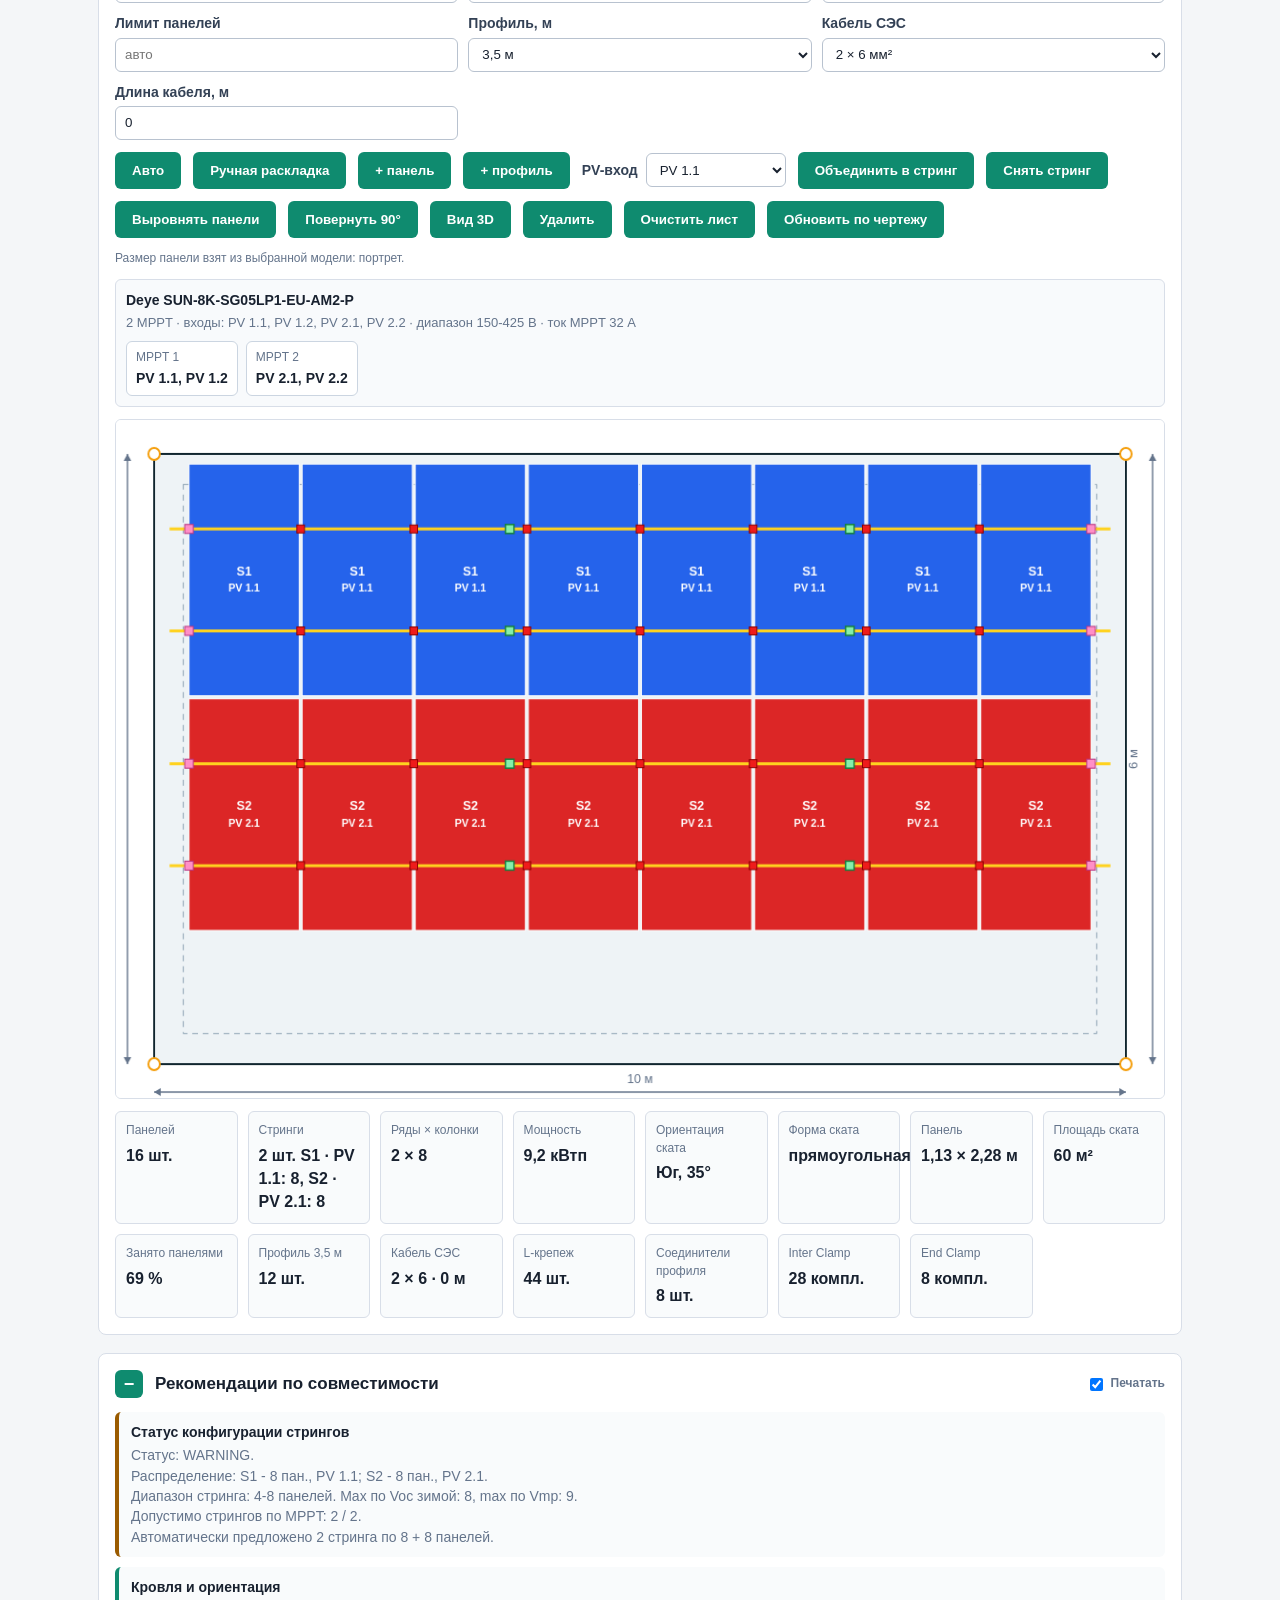
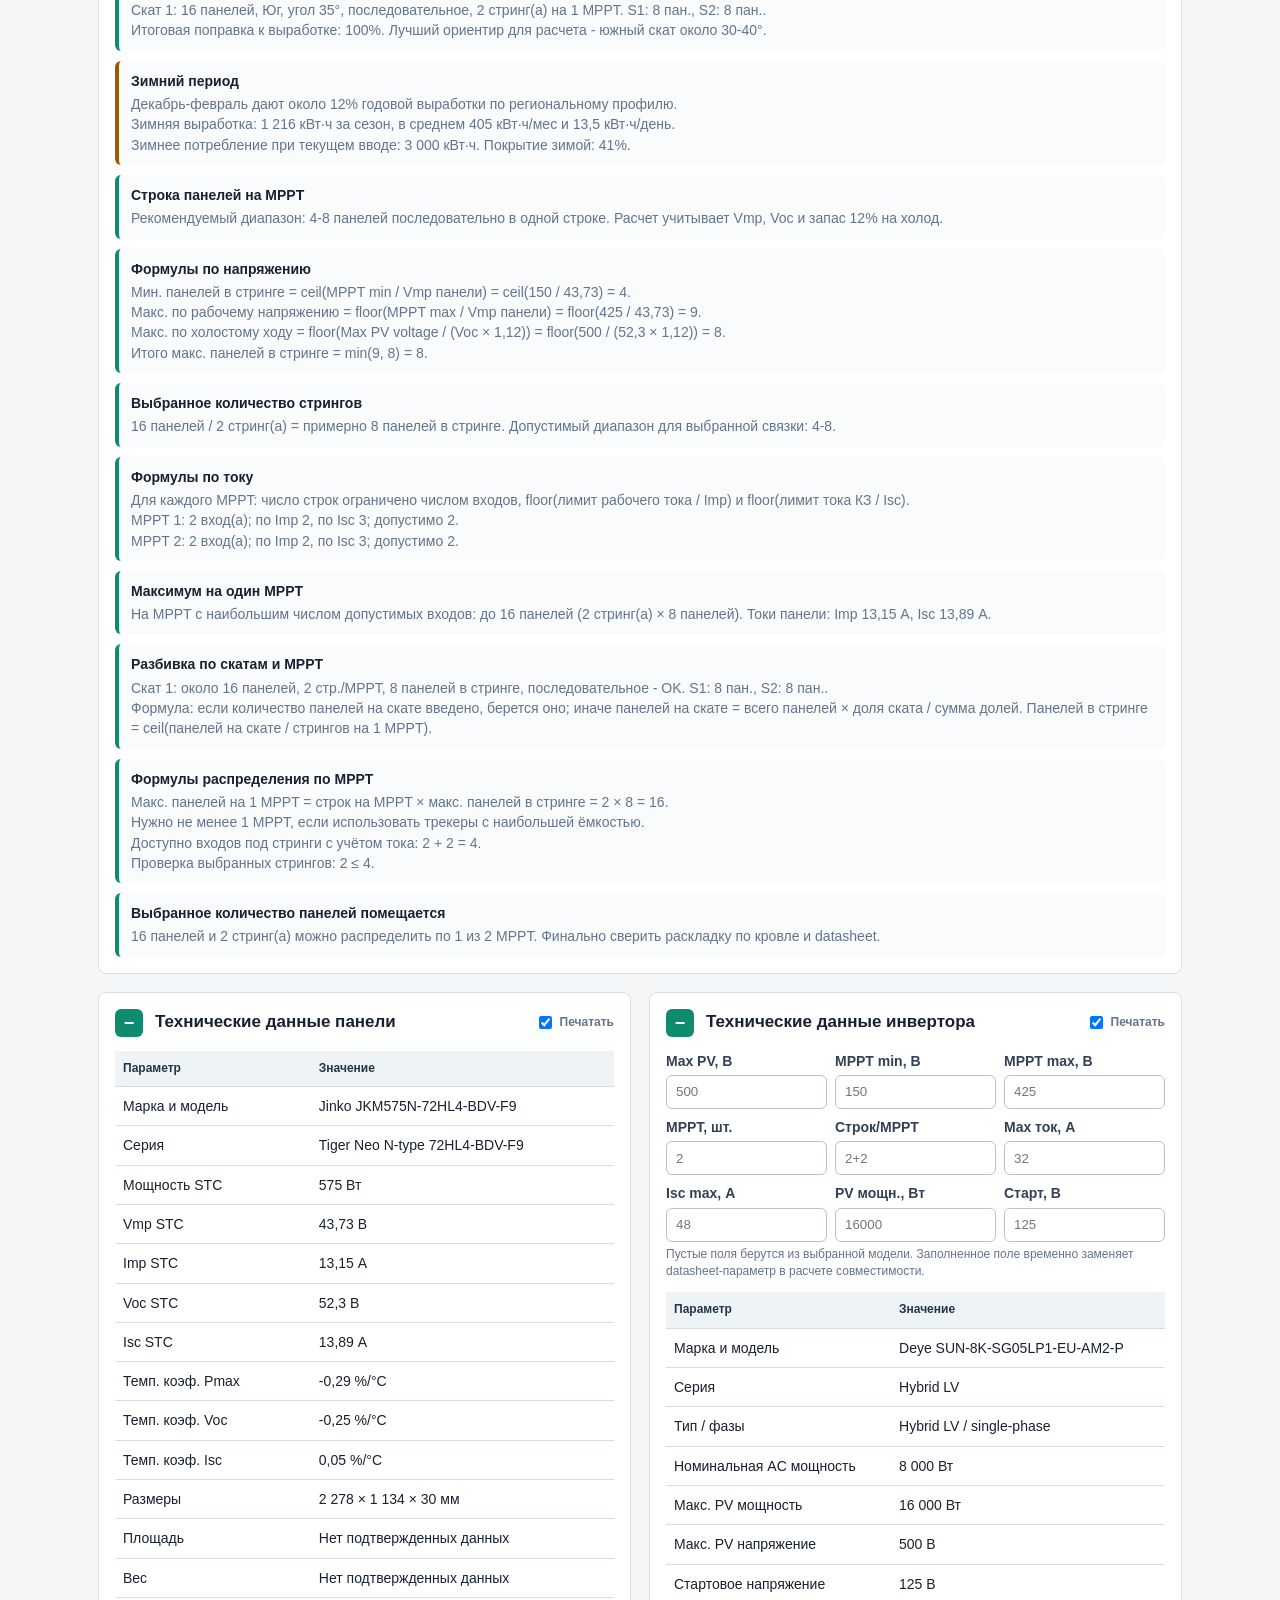
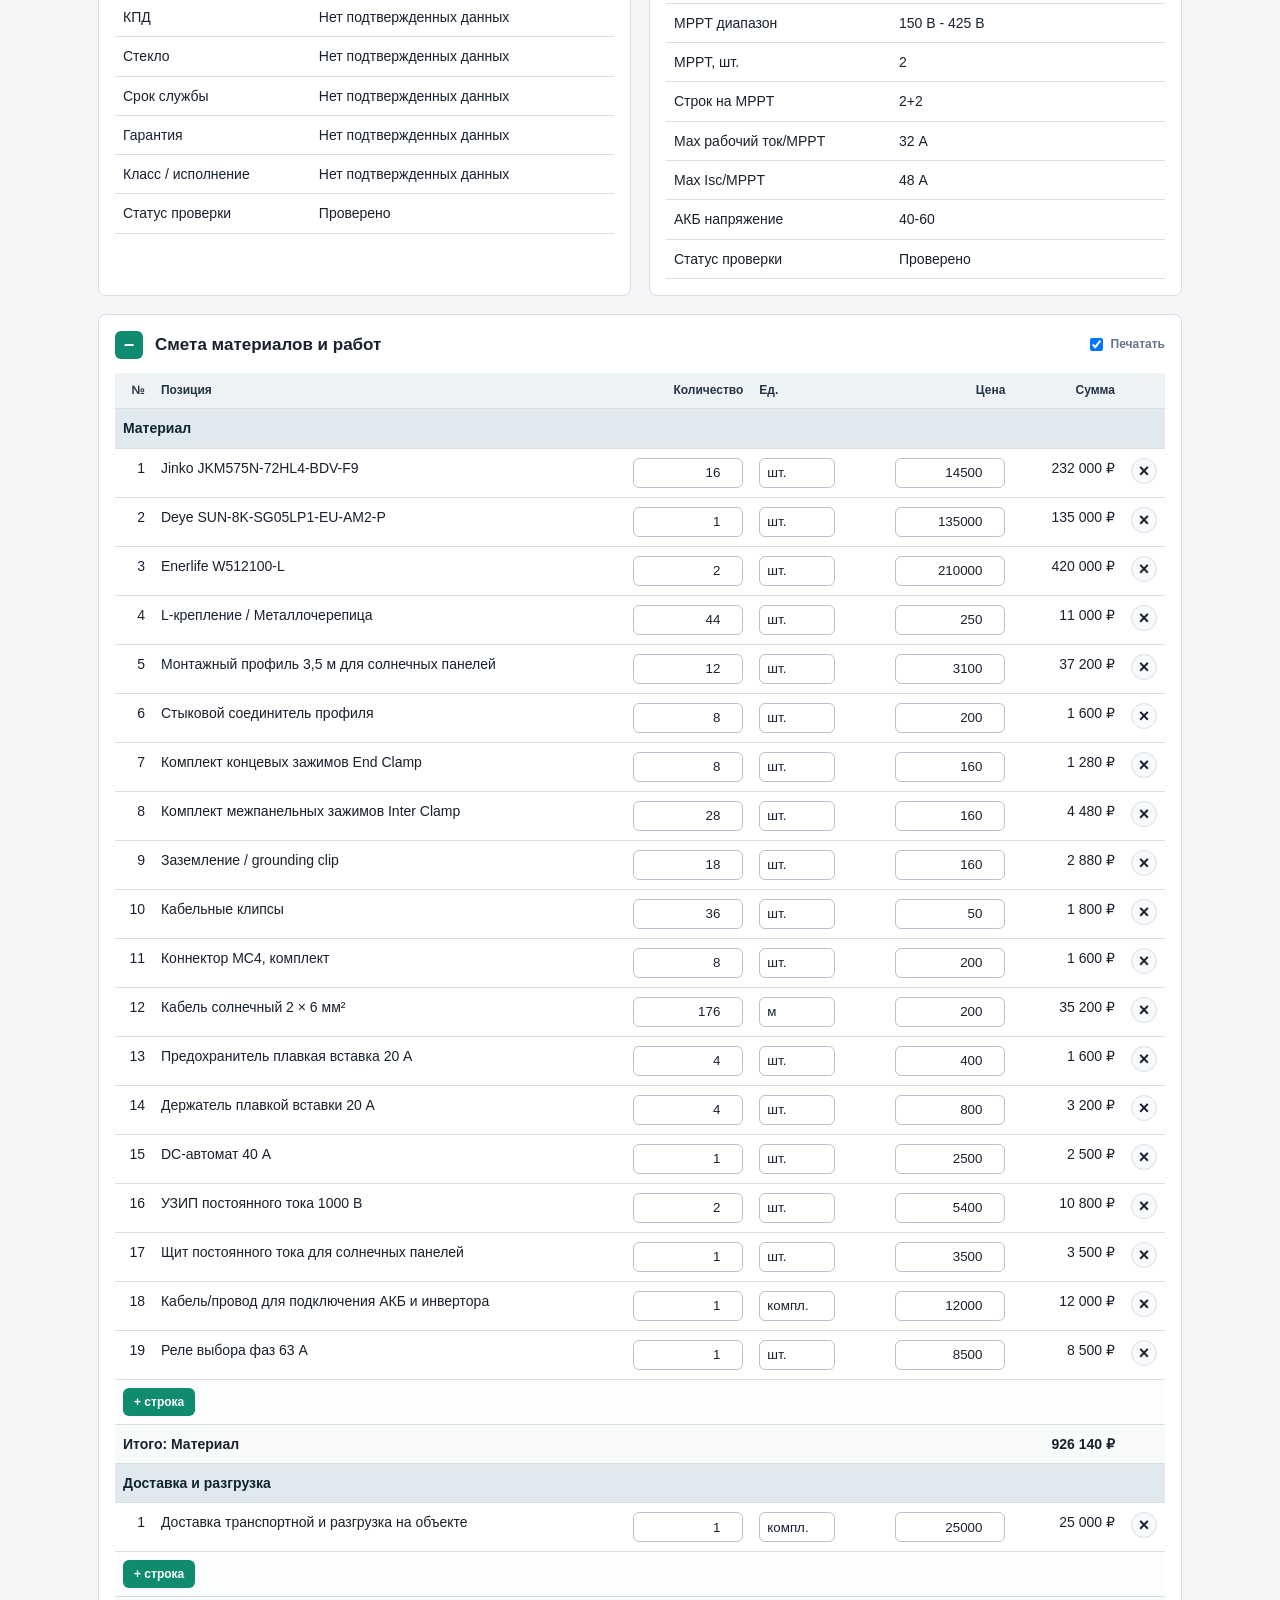
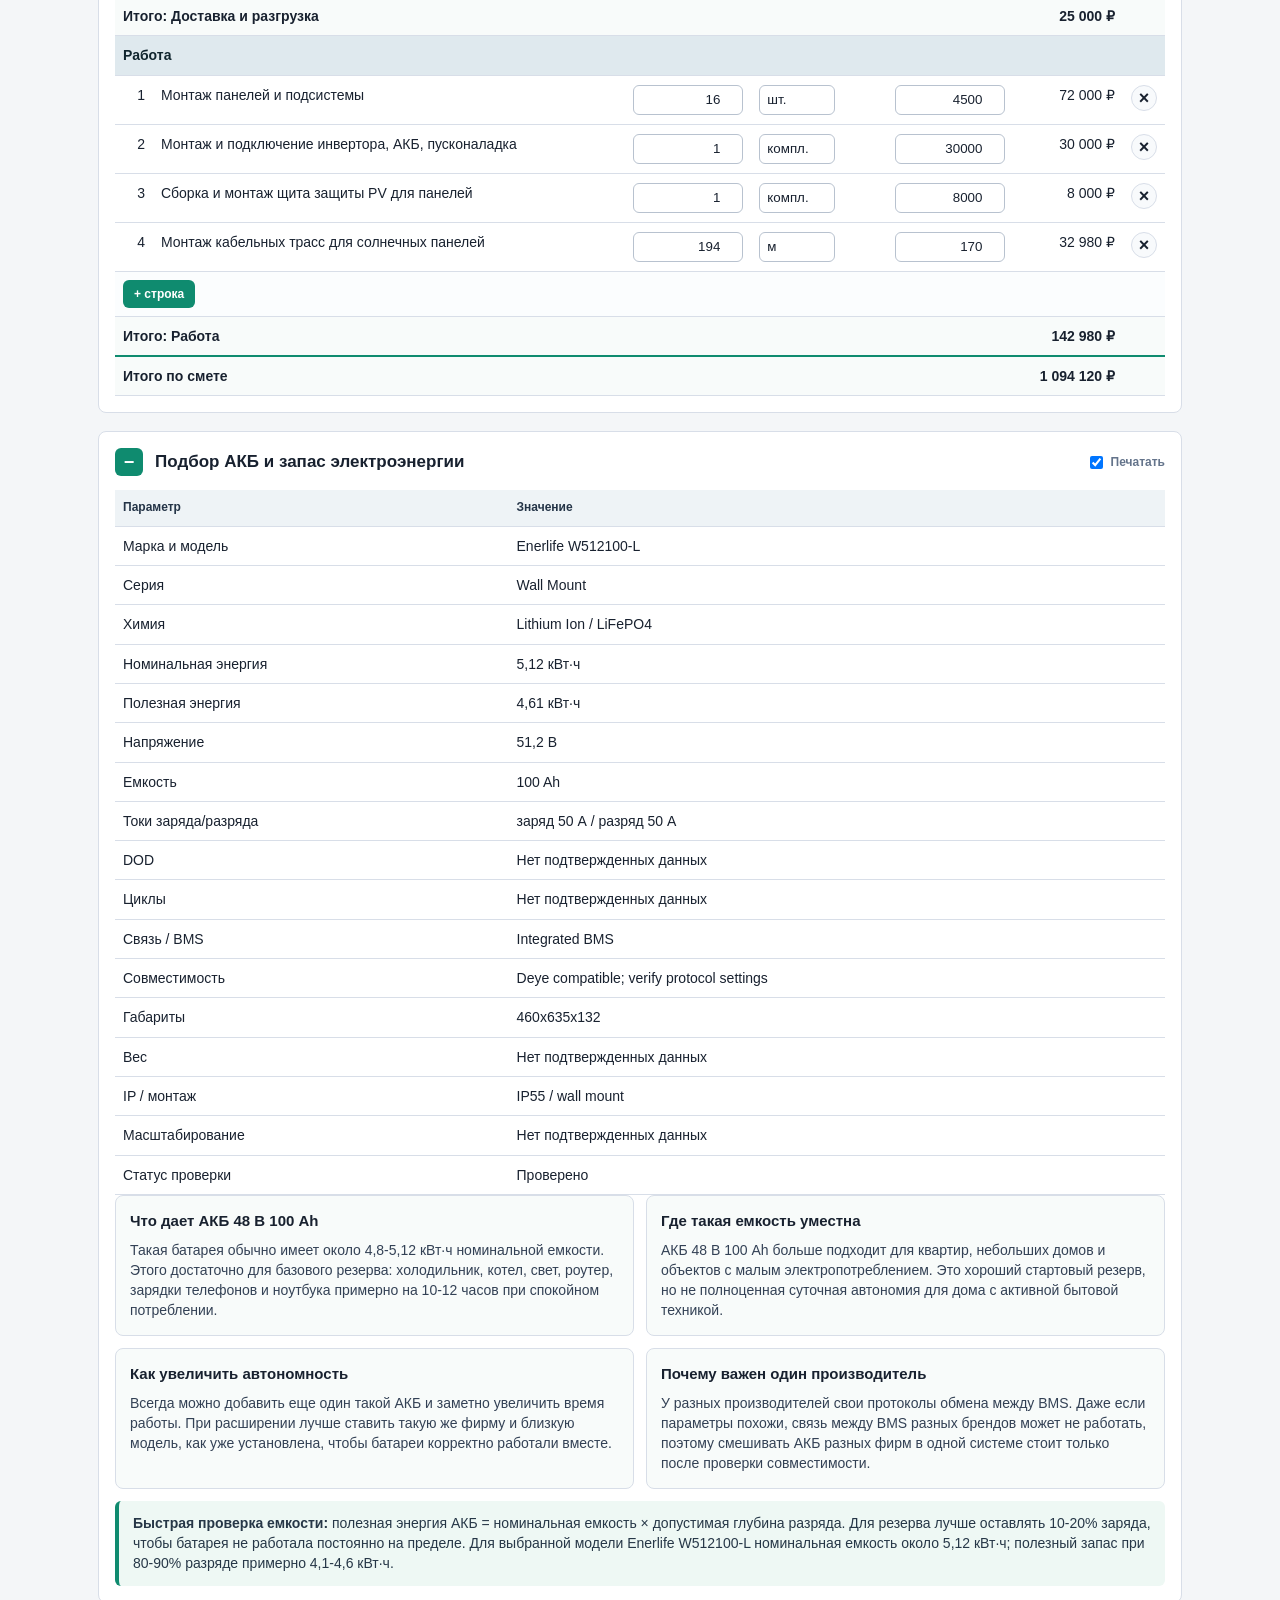
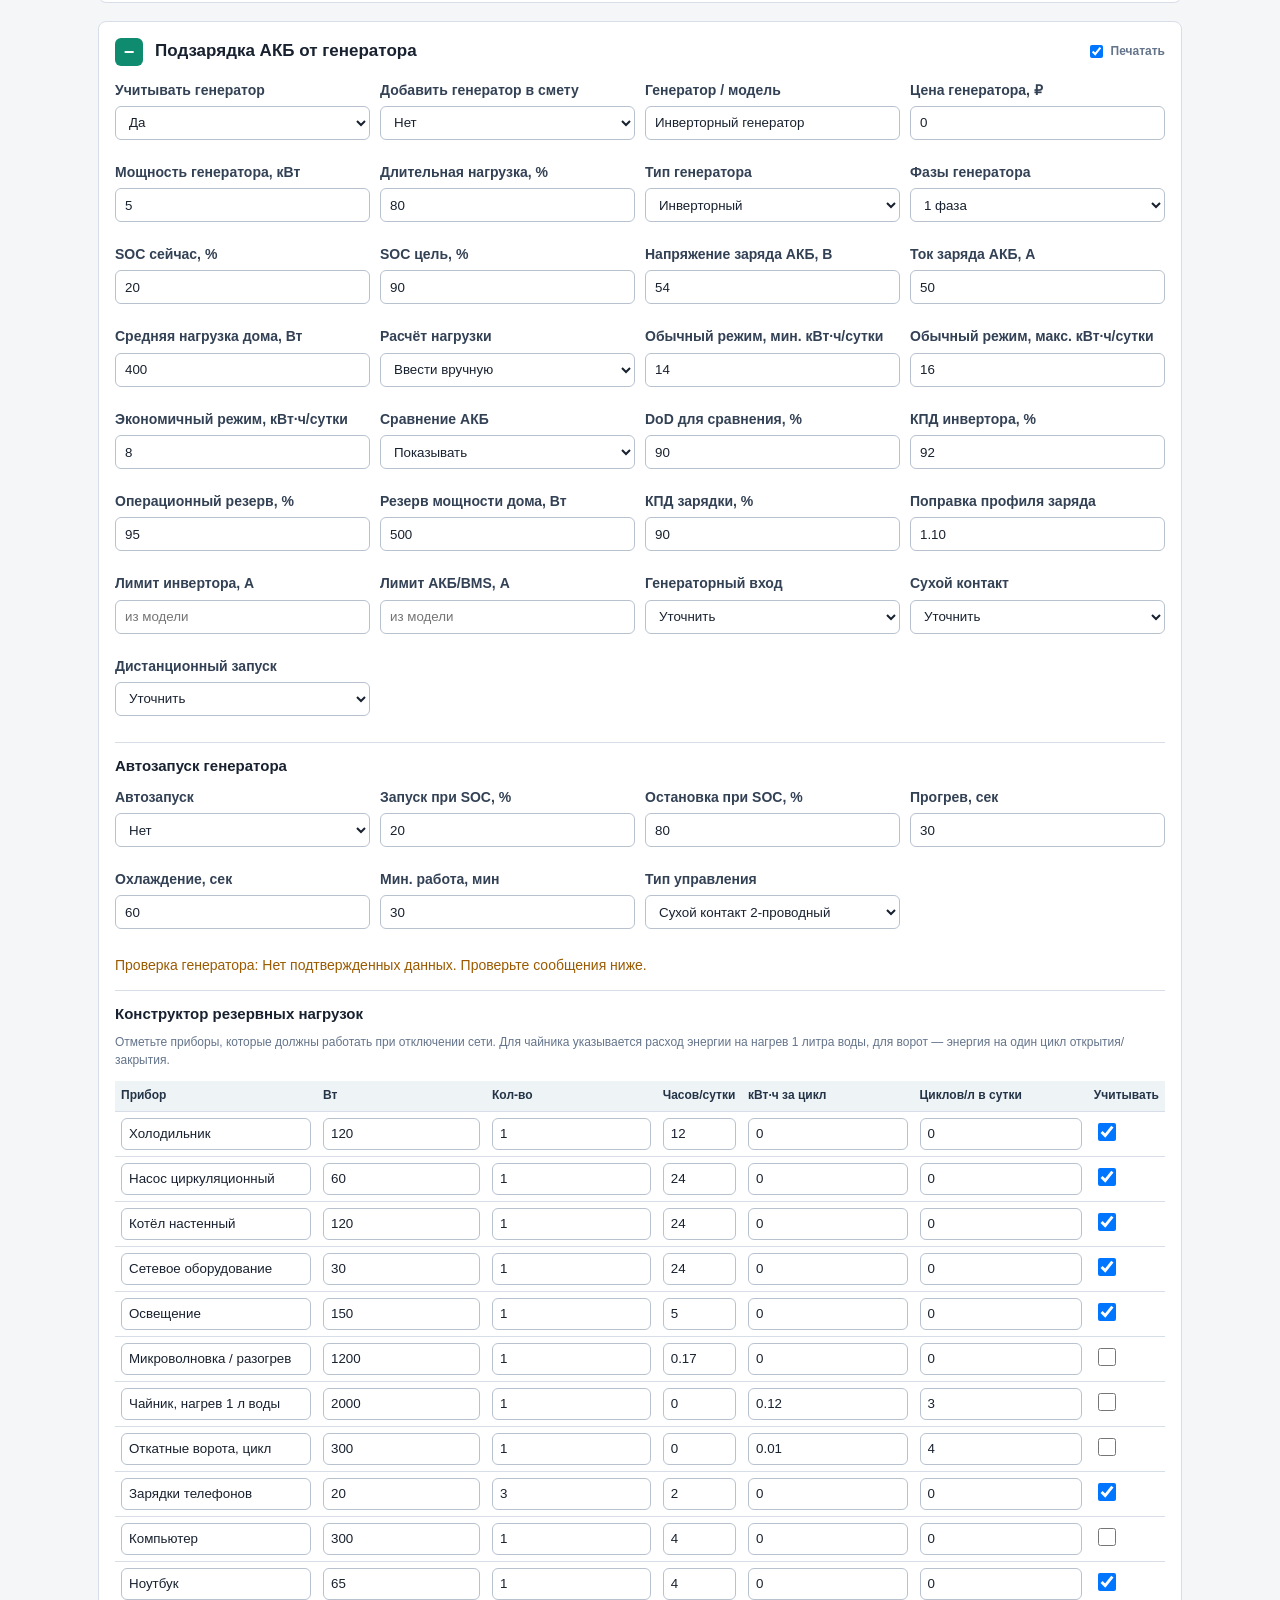
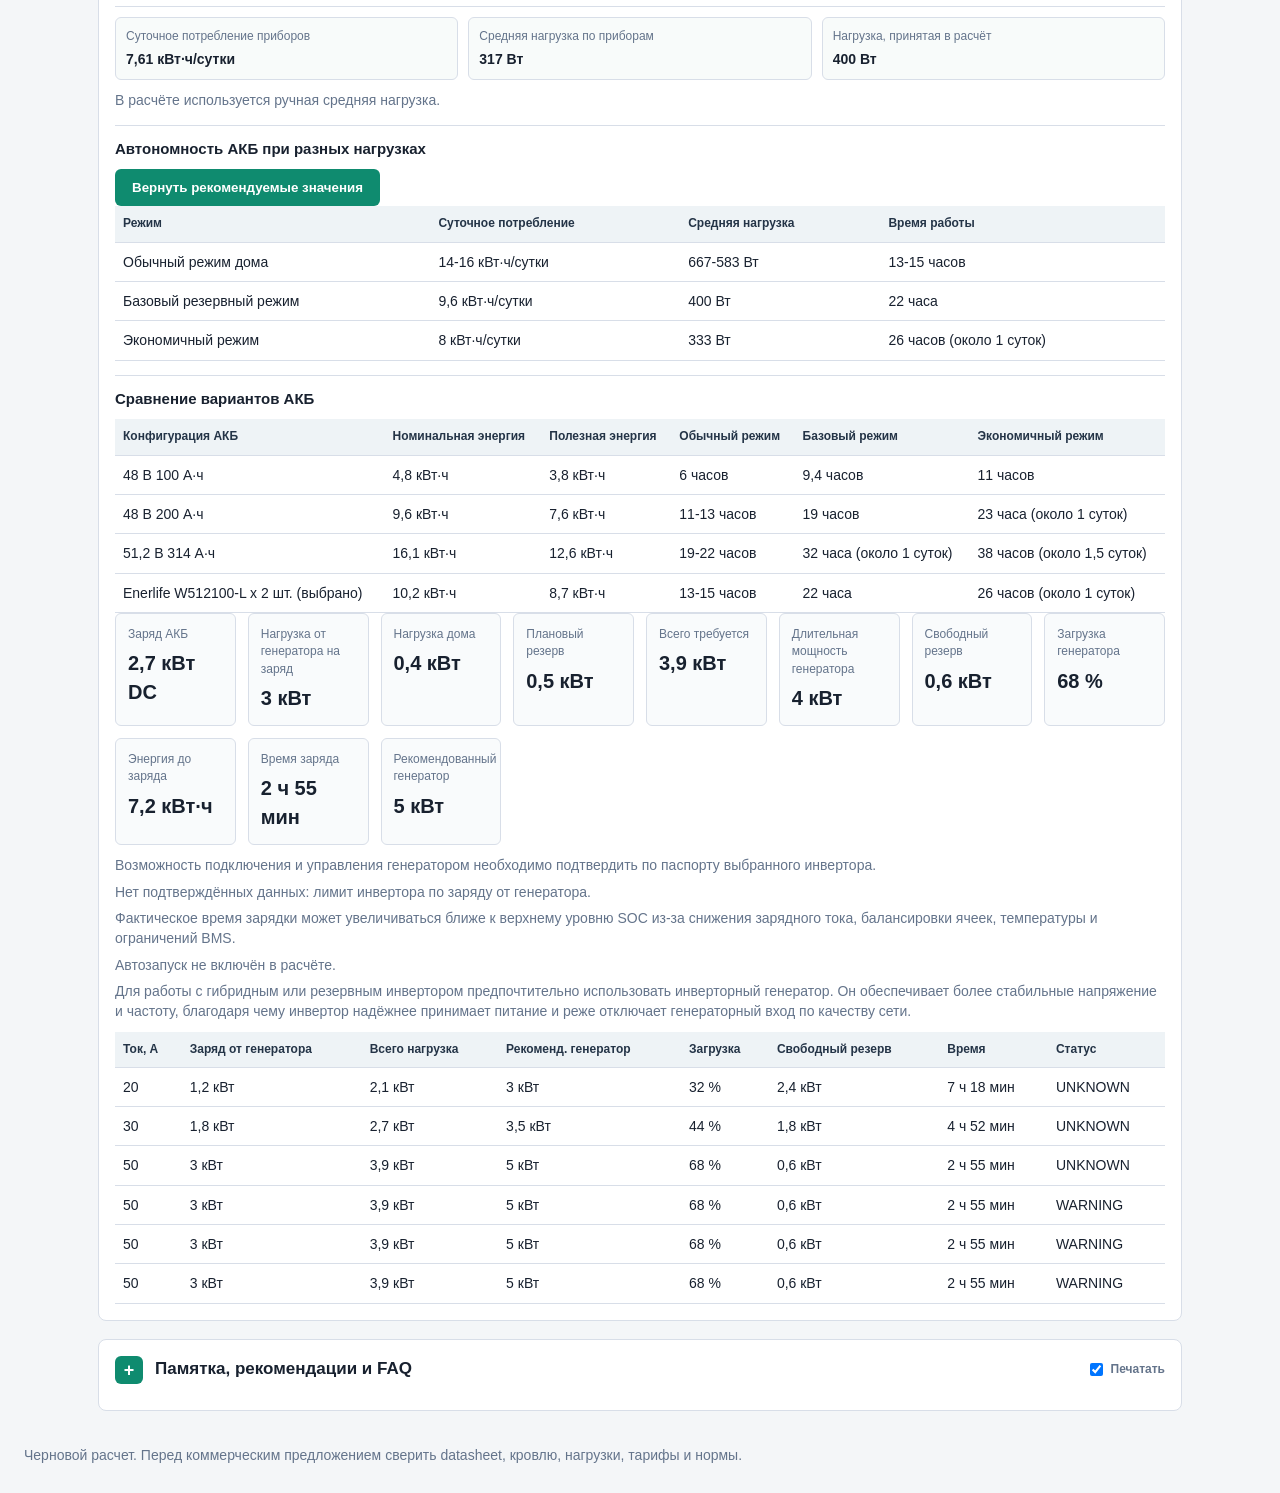
==== commit d02c031f: "Add daily backup sizing and streamline battery catalog" ====
--- a/Web/index.html
+++ b/Web/index.html
@@ -307,6 +307,22 @@
           </label>
         </div>
       </div>
+      <section id="dailyBackupSizing" class="dailyBackupSizing" aria-labelledby="dailyBackupSizingTitle" hidden>
+        <h3 id="dailyBackupSizingTitle">Подбор оборудования на сутки</h3>
+        <div class="dailyBackupInputs">
+          <label>Потребление резервируемых нагрузок, кВт·ч/сутки
+            <input id="dailyBackupKwh" type="number" min="0.1" step="any" placeholder="Например, 15">
+          </label>
+          <label>Максимальная одновременная нагрузка, кВт
+            <input id="dailyBackupPeakKw" type="number" min="0.01" step="any" placeholder="Например, 4">
+          </label>
+          <label id="dailyBackupPhaseField" hidden>Максимум на самой нагруженной фазе, кВт
+            <input id="dailyBackupPhaseKw" type="number" min="0.01" step="any" placeholder="Например, 2">
+          </label>
+        </div>
+        <div id="dailyBackupResult" class="dailyBackupResult" role="status"></div>
+        <button id="applyDailyBackupBtn" type="button" disabled>Применить подбор</button>
+      </section>
       <div class="grid2">
         <label>
           Доля собственного потребления, %
@@ -609,7 +625,7 @@
         <label>Напряжение заряда АКБ, В<input id="batteryChargingVoltageV" type="number" min="0" step="1" value="54"></label>
         <label>Ток заряда АКБ, А<input id="batteryChargeCurrentA" type="number" min="0" step="5" value="50"></label>
         <label>Средняя нагрузка дома, Вт<input id="houseAverageLoadW" type="number" min="0" step="50" value="400"></label>
-        <label>Расчёт нагрузки<select id="backupLoadSource"><option value="manual">Ввести вручную</option><option value="appliances">По электроприборам</option></select></label>
+        <label>Расчёт нагрузки<select id="backupLoadSource"><option value="manual">Ввести вручную</option><option value="appliances">По электроприборам</option><option value="daily">По суточному потреблению</option></select></label>
         <label>Обычный режим, мин. кВт·ч/сутки<input id="backupNormalMinKwh" type="number" min="0" step="0.5" value="14"></label>
         <label>Обычный режим, макс. кВт·ч/сутки<input id="backupNormalMaxKwh" type="number" min="0" step="0.5" value="16"></label>
         <label>Экономичный режим, кВт·ч/сутки<input id="backupEconomyKwh" type="number" min="0" step="0.5" value="8"></label>
--- a/Web/styles.css
+++ b/Web/styles.css
@@ -1067,6 +1067,50 @@
   margin-bottom: 8px;
 }
 
+.dailyBackupSizing {
+  border: 1px solid var(--line);
+  border-radius: 8px;
+  padding: 12px;
+  margin: 12px 0;
+}
+
+.dailyBackupSizing h3 {
+  margin: 0 0 10px;
+  font-size: 15px;
+}
+
+.dailyBackupInputs {
+  display: grid;
+  grid-template-columns: repeat(auto-fit, minmax(min(100%, 210px), 1fr));
+  gap: 10px;
+}
+
+.inputs .dailyBackupInputs label {
+  grid-template-columns: minmax(0, 1fr);
+  align-content: start;
+  margin: 0;
+}
+
+.dailyBackupSizing[hidden],
+.dailyBackupInputs label[hidden] {
+  display: none;
+}
+
+.dailyBackupResult {
+  margin: 10px 0;
+  font-size: 13px;
+  overflow-wrap: anywhere;
+}
+
+.dailyBackupResult p {
+  margin: 4px 0;
+}
+
+.dailyBackupSizing button:disabled {
+  opacity: 0.55;
+  cursor: not-allowed;
+}
+
 .fieldHint {
   margin: 2px 0 12px;
   color: var(--muted);
